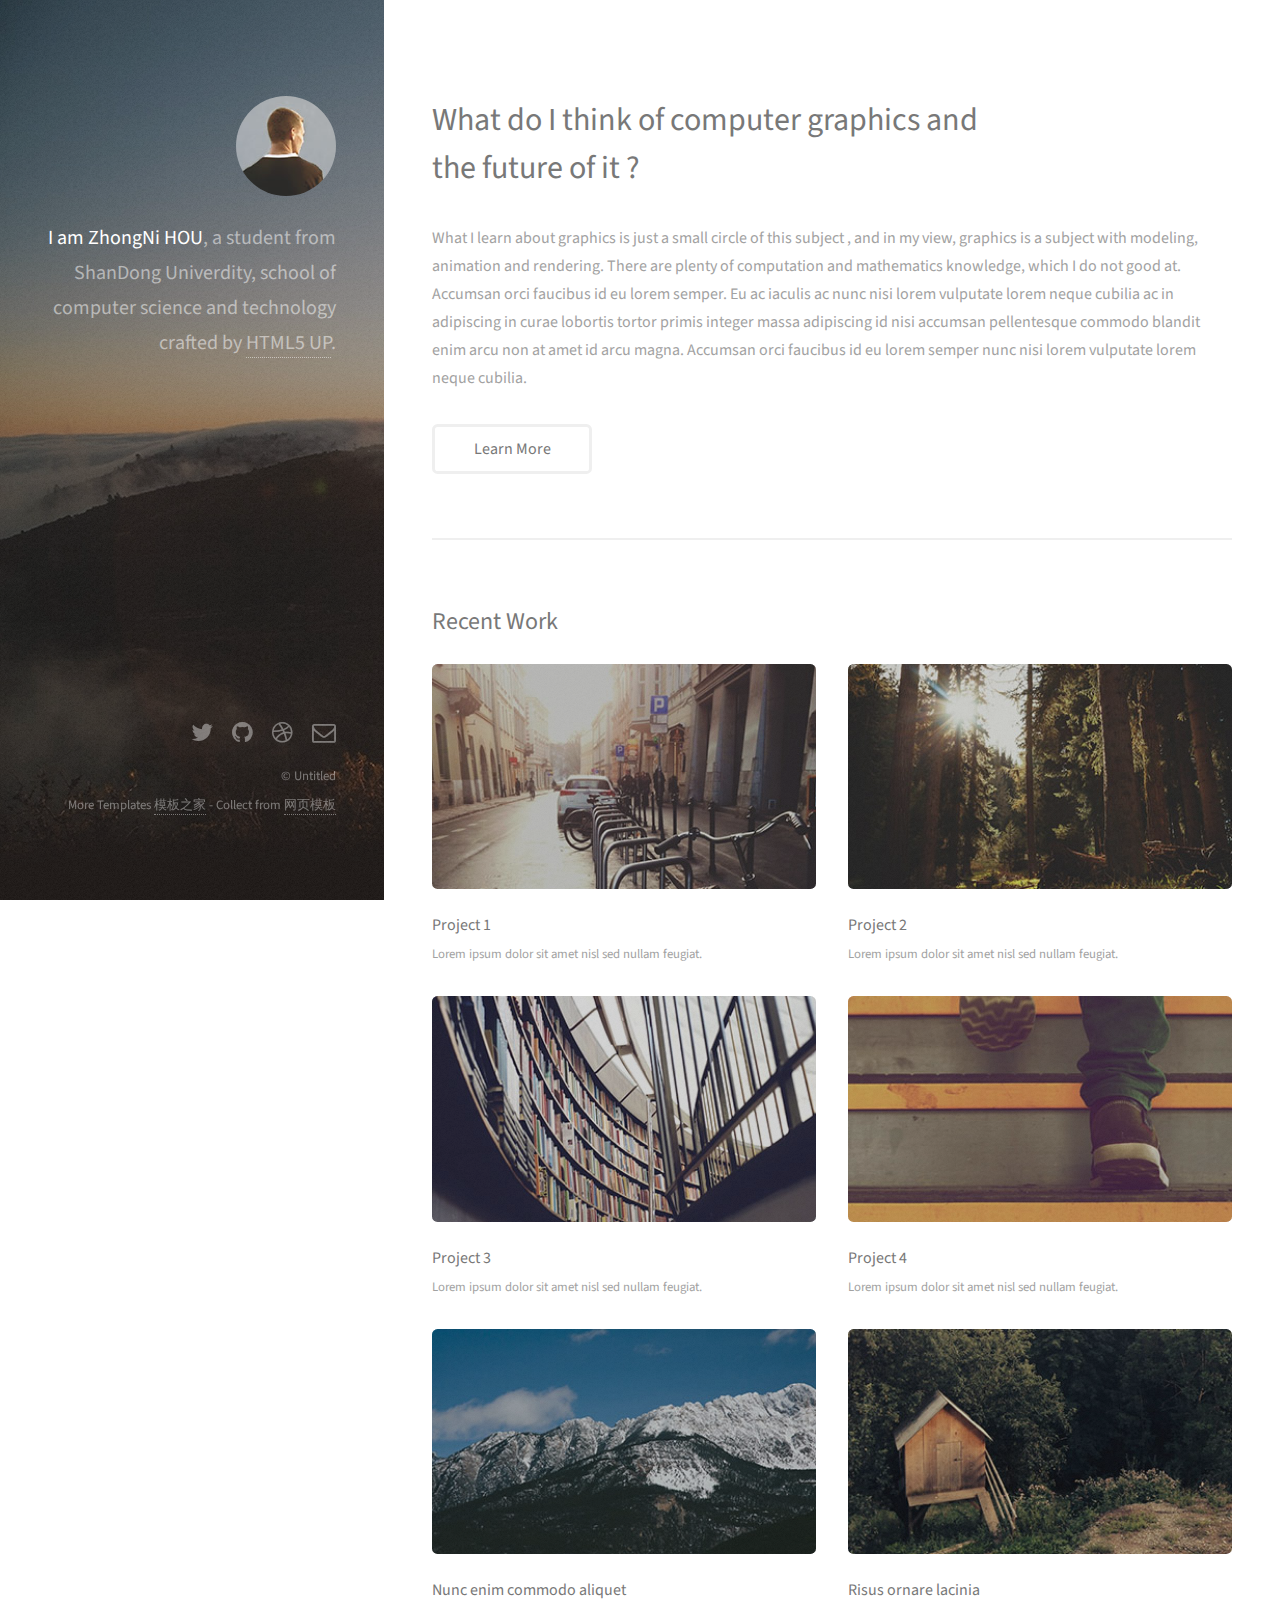
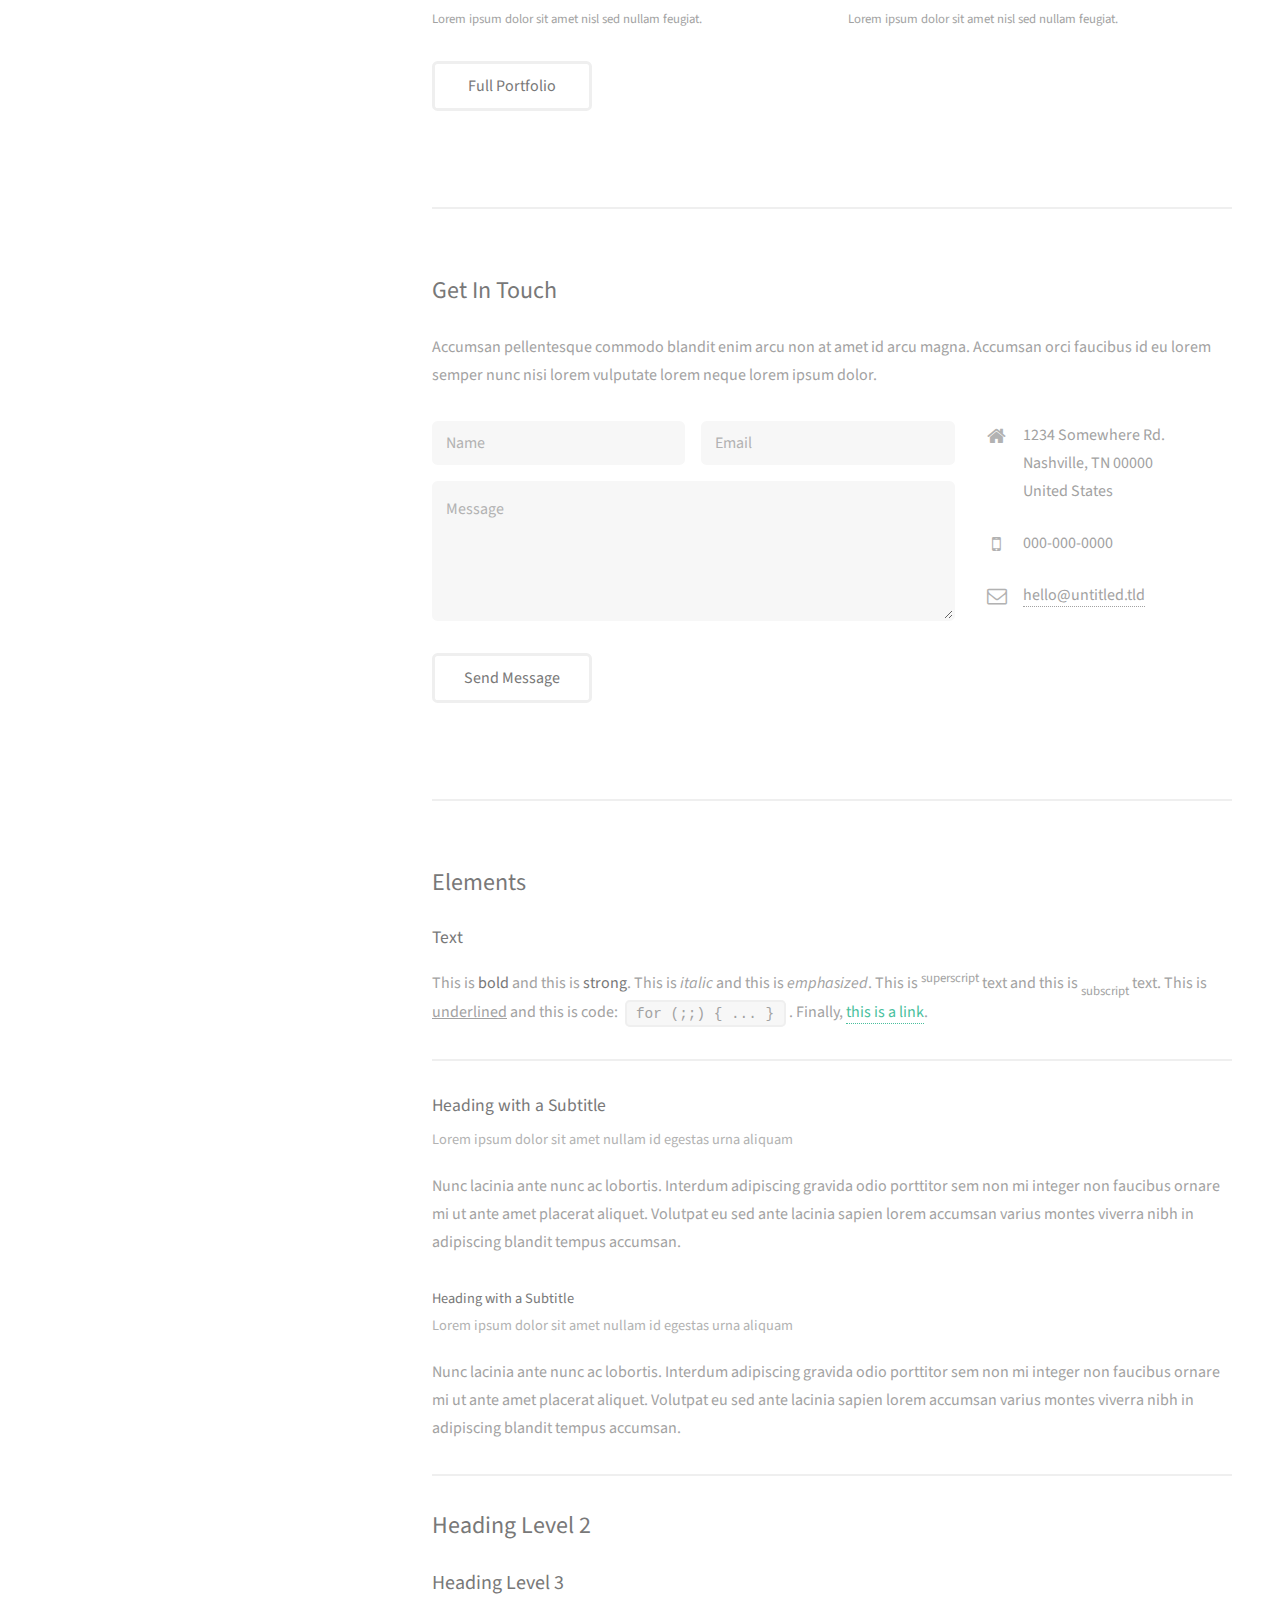
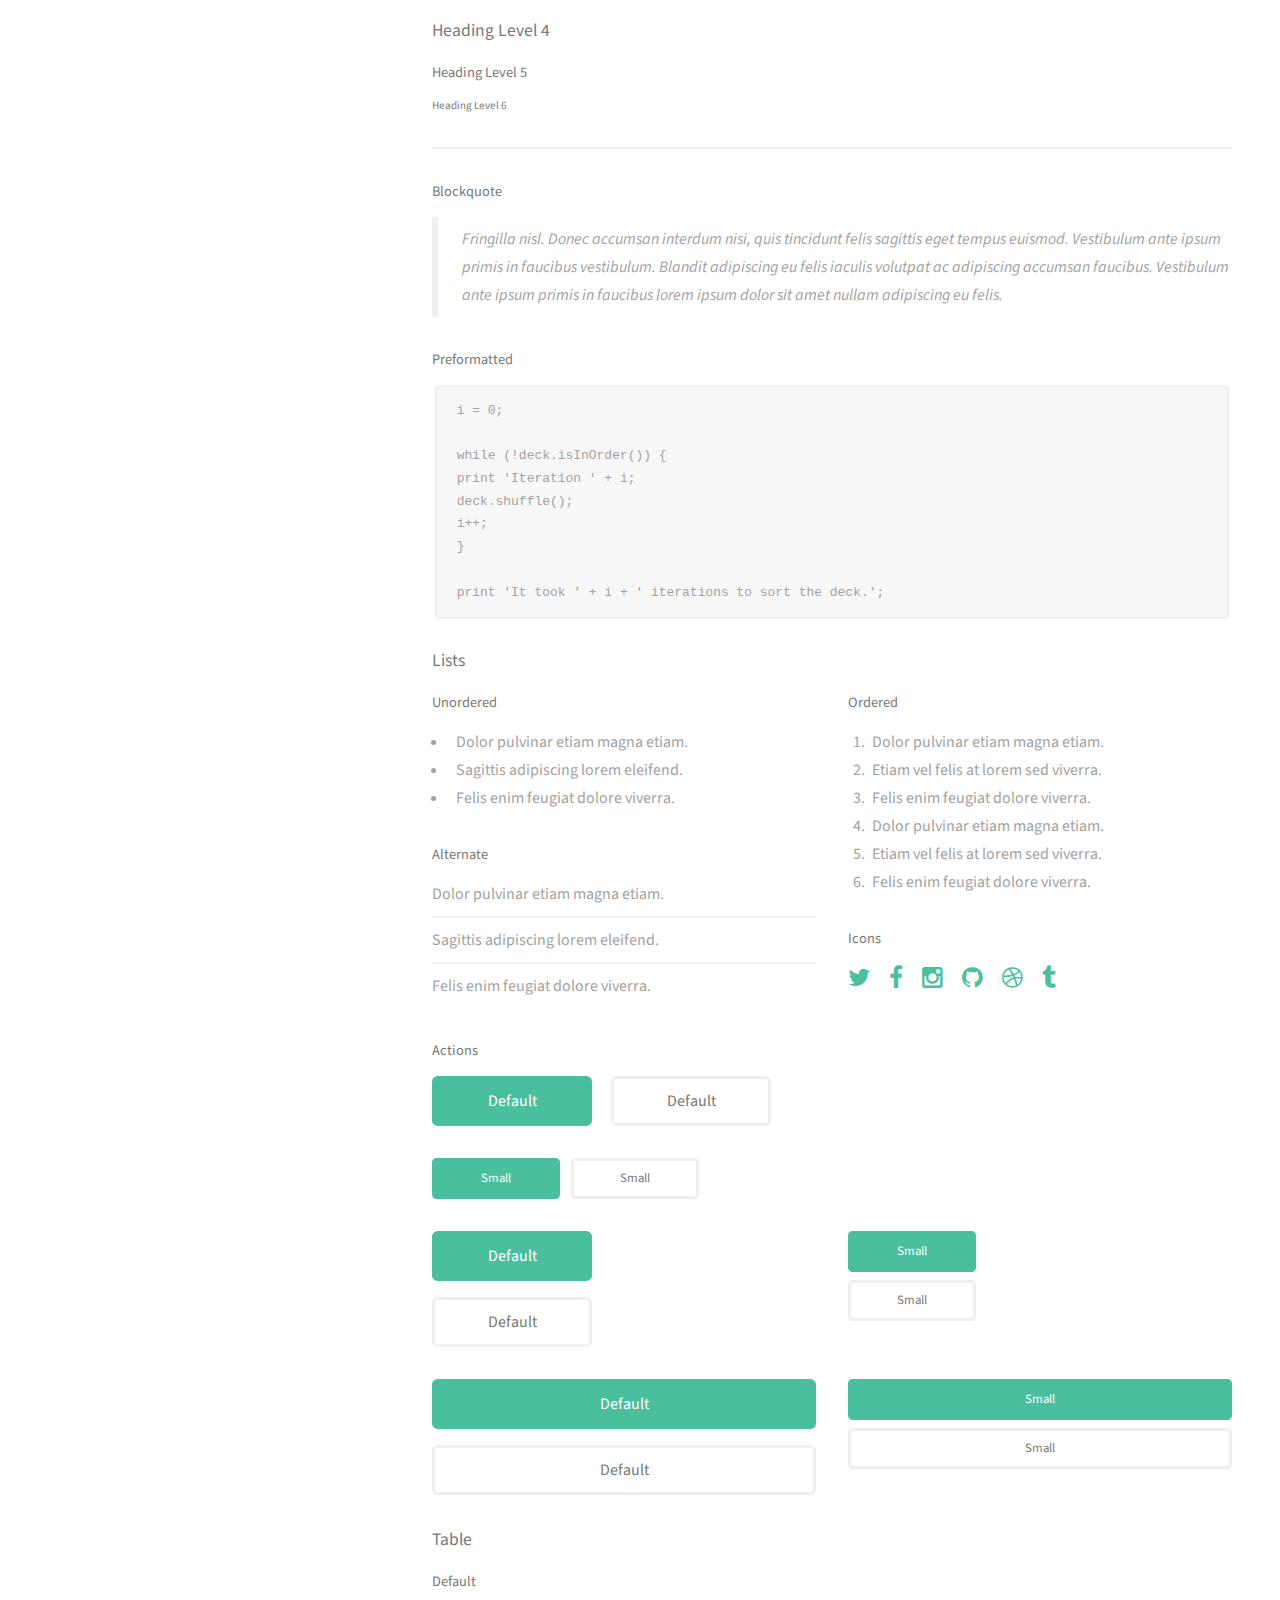
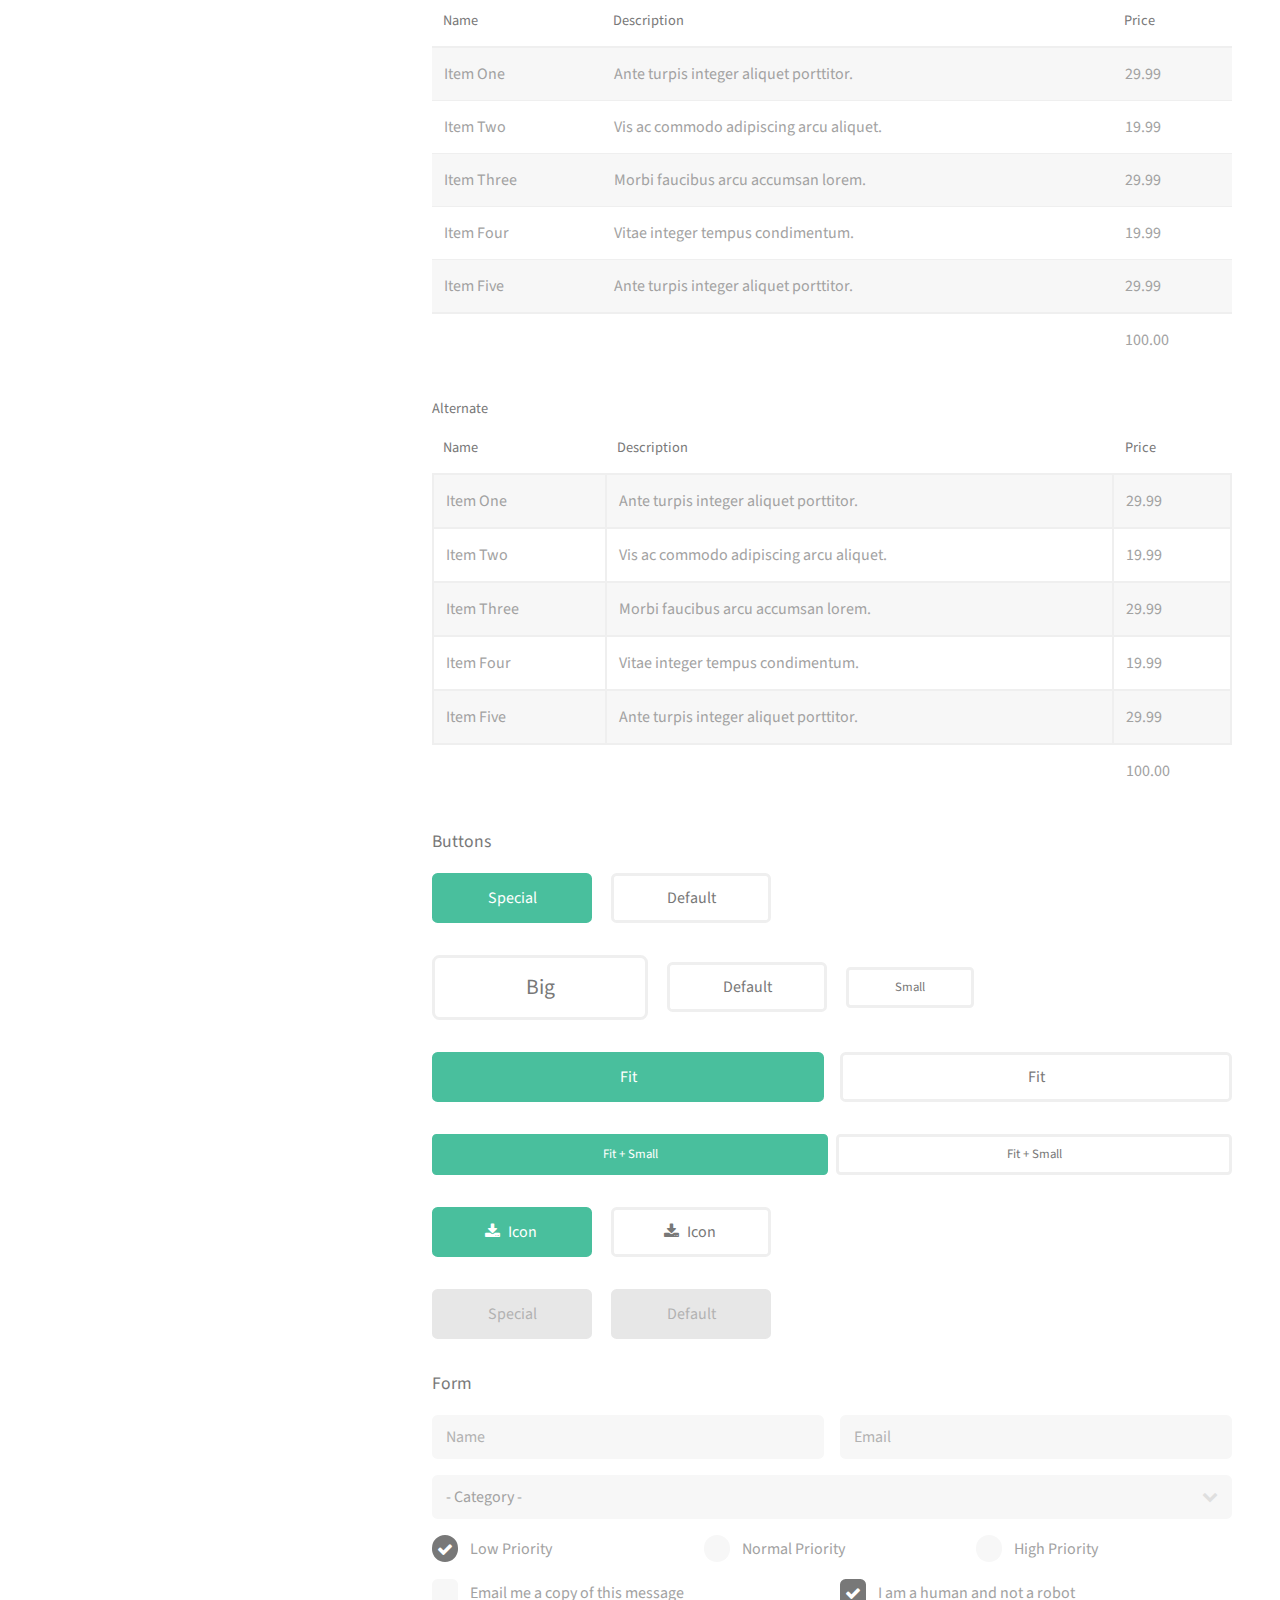
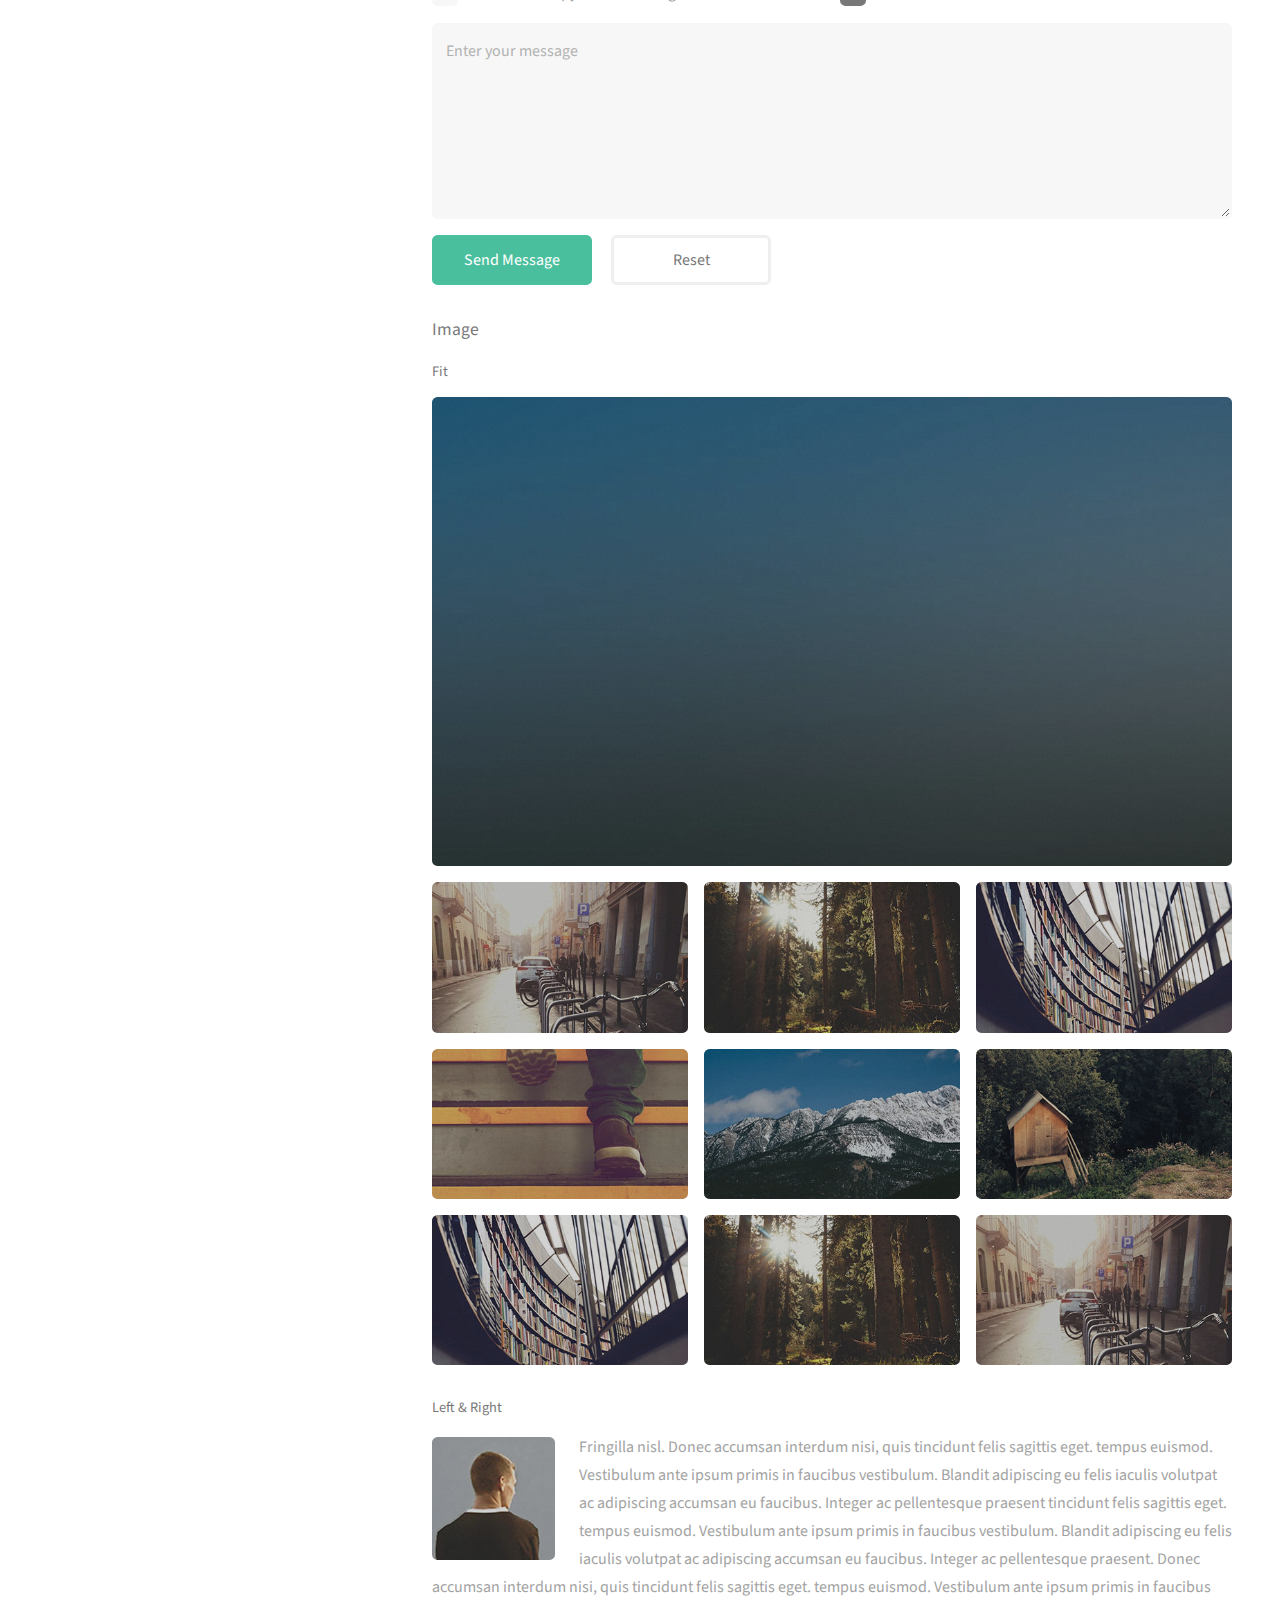
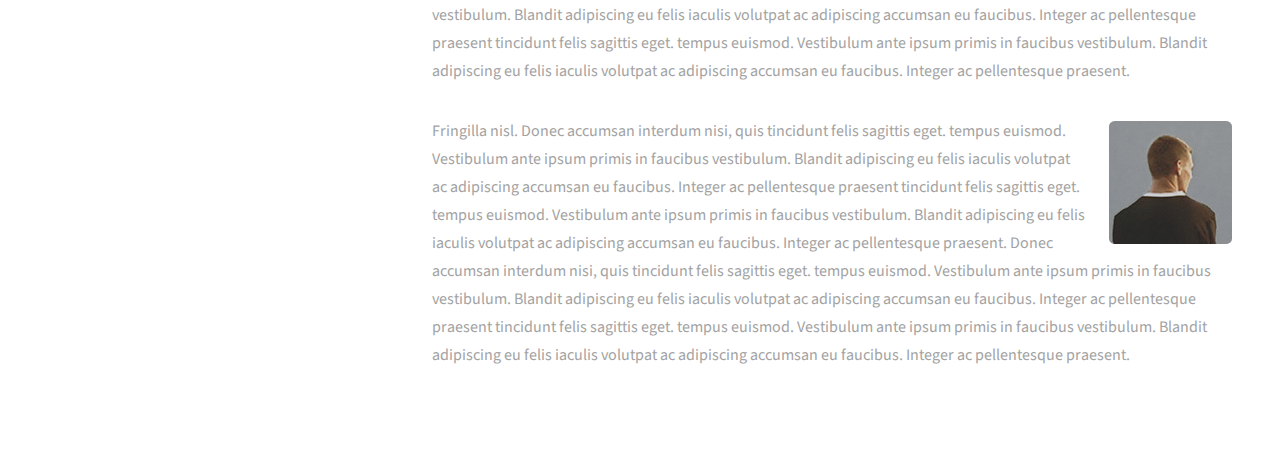
==== index.html @ c2b28ad1 "modify index" ====
<!DOCTYPE HTML>
<html>
	<head>
		<title>Welcome To ZhongNi Hou's Page</title>
		<meta http-equiv="content-type" content="text/html; charset=utf-8" />
		<meta name="description" content="" />
		<meta name="keywords" content="" />
		<!--[if lte IE 8]><script src="css/ie/html5shiv.js"></script><![endif]-->
		<script src="js/jquery.min.js"></script>
		<script src="js/jquery.poptrox.min.js"></script>
		<script src="js/skel.min.js"></script>
		<script src="js/init.js"></script>
		<noscript>
			<link rel="stylesheet" href="css/skel.css" />
			<link rel="stylesheet" href="css/style.css" />
			<link rel="stylesheet" href="css/style-xlarge.css" />
		</noscript>
		<!--[if lte IE 8]><link rel="stylesheet" href="css/ie/v8.css" /><![endif]-->
	</head>
	<body id="top">

		<!-- Header -->
			<header id="header">
				<a href="#" class="image avatar"><img src="images/avatar.jpg" alt="" /></a>
				<h1><strong>I am ZhongNi HOU</strong>, a student from <br />
				ShanDong Univerdity, school of computer science and technology<br />
				crafted by <a href="http://html5up.net">HTML5 UP</a>.</h1>
			</header>

		<!-- Main -->
			<div id="main">
		
				<!-- One -->
					<section id="one">
						<header class="major">
							<h2>What do I think of computer graphics and <br />
							the future of it ?</h2>
						</header>
						<p>What I learn about graphics is just a small circle of this subject , and in my view, graphics is a subject with modeling, animation and rendering. There are plenty of computation and mathematics knowledge, which I do not good at.  Accumsan orci faucibus id eu lorem semper. Eu ac iaculis ac nunc nisi lorem vulputate lorem neque cubilia ac in adipiscing in curae lobortis tortor primis integer massa adipiscing id nisi accumsan pellentesque commodo blandit enim arcu non at amet id arcu magna. Accumsan orci faucibus id eu lorem semper nunc nisi lorem vulputate lorem neque cubilia.</p>
						<ul class="actions">
							<li><a href="#" class="button">Learn More</a></li>
						</ul>
					</section>
				
				<!-- Two -->
					<section id="two">
						<h2>Recent Work</h2>
						<div class="row">
							<article class="6u 12u$(3) work-item">
								<a href="images/fulls/01.jpg" class="image fit thumb"><img src="images/thumbs/01.jpg" alt="" /></a>
								<h3>Project 1</h3>
								<p>Lorem ipsum dolor sit amet nisl sed nullam feugiat.</p>
							</article>
							<article class="6u$ 12u$(3) work-item">
								<a href="images/fulls/02.jpg" class="image fit thumb"><img src="images/thumbs/02.jpg" alt="" /></a>
								<h3>Project 2</h3>
								<p>Lorem ipsum dolor sit amet nisl sed nullam feugiat.</p>
							</article>
							<article class="6u 12u$(3) work-item">
								<a href="images/fulls/03.jpg" class="image fit thumb"><img src="images/thumbs/03.jpg" alt="" /></a>
								<h3>Project 3</h3>
								<p>Lorem ipsum dolor sit amet nisl sed nullam feugiat.</p>
							</article>
							<article class="6u$ 12u$(3) work-item">
								<a href="images/fulls/04.jpg" class="image fit thumb"><img src="images/thumbs/04.jpg" alt="" /></a>
								<h3>Project 4</h3>
								<p>Lorem ipsum dolor sit amet nisl sed nullam feugiat.</p>
							</article>
							<article class="6u 12u$(3) work-item">
								<a href="images/fulls/05.jpg" class="image fit thumb"><img src="images/thumbs/05.jpg" alt="" /></a>
								<h3>Nunc enim commodo aliquet</h3>
								<p>Lorem ipsum dolor sit amet nisl sed nullam feugiat.</p>
							</article>
							<article class="6u$ 12u$(3) work-item">
								<a href="images/fulls/06.jpg" class="image fit thumb"><img src="images/thumbs/06.jpg" alt="" /></a>
								<h3>Risus ornare lacinia</h3>
								<p>Lorem ipsum dolor sit amet nisl sed nullam feugiat.</p>
							</article>
						</div>
						<ul class="actions">
							<li><a href="#" class="button">Full Portfolio</a></li>
						</ul>
					</section>
                    
                    <div class="copyrights">Collect from <a href="http://www.cssmoban.com/" >企业网站模板</a></div>
					
				<!-- Three -->
					<section id="three">
						<h2>Get In Touch</h2>
						<p>Accumsan pellentesque commodo blandit enim arcu non at amet id arcu magna. Accumsan orci faucibus id eu lorem semper nunc nisi lorem vulputate lorem neque lorem ipsum dolor.</p>
						<div class="row">
							<div class="8u 12u$(2)">
								<form method="post" action="#">
									<div class="row uniform 50%">
										<div class="6u 12u$(3)"><input type="text" name="name" id="name" placeholder="Name" /></div>
										<div class="6u$ 12u$(3)"><input type="email" name="email" id="email" placeholder="Email" /></div>
										<div class="12u$"><textarea name="message" id="message" placeholder="Message" rows="4"></textarea></div>
									</div>
								</form>
								<ul class="actions">
									<li><input type="submit" value="Send Message" /></li>
								</ul>
							</div>
							<div class="4u$ 12u$(2)">
								<ul class="labeled-icons">
									<li>
										<h3 class="icon fa-home"><span class="label">Address</span></h3>
										1234 Somewhere Rd.<br />
										Nashville, TN 00000<br />
										United States
									</li>
									<li>
										<h3 class="icon fa-mobile"><span class="label">Phone</span></h3>
										000-000-0000
									</li>
									<li>
										<h3 class="icon fa-envelope-o"><span class="label">Email</span></h3>
										<a href="#">hello@untitled.tld</a>
									</li>
								</ul>
							</div>
						</div>
					</section>

				<!-- Four -->
				
					<section id="four">
						<h2>Elements</h2>

						<section>
							<h4>Text</h4>
							<p>This is <b>bold</b> and this is <strong>strong</strong>. This is <i>italic</i> and this is <em>emphasized</em>.
							This is <sup>superscript</sup> text and this is <sub>subscript</sub> text.
							This is <u>underlined</u> and this is code: <code>for (;;) { ... }</code>. Finally, <a href="#">this is a link</a>.</p>
							<hr />
							<header>
								<h4>Heading with a Subtitle</h4>
								<p>Lorem ipsum dolor sit amet nullam id egestas urna aliquam</p>
							</header>
							<p>Nunc lacinia ante nunc ac lobortis. Interdum adipiscing gravida odio porttitor sem non mi integer non faucibus ornare mi ut ante amet placerat aliquet. Volutpat eu sed ante lacinia sapien lorem accumsan varius montes viverra nibh in adipiscing blandit tempus accumsan.</p>
							<header>
								<h5>Heading with a Subtitle</h5>
								<p>Lorem ipsum dolor sit amet nullam id egestas urna aliquam</p>
							</header>
							<p>Nunc lacinia ante nunc ac lobortis. Interdum adipiscing gravida odio porttitor sem non mi integer non faucibus ornare mi ut ante amet placerat aliquet. Volutpat eu sed ante lacinia sapien lorem accumsan varius montes viverra nibh in adipiscing blandit tempus accumsan.</p>
							<hr />
							<h2>Heading Level 2</h2>
							<h3>Heading Level 3</h3>
							<h4>Heading Level 4</h4>
							<h5>Heading Level 5</h5>
							<h6>Heading Level 6</h6>
							<hr />
							<h5>Blockquote</h5>
							<blockquote>Fringilla nisl. Donec accumsan interdum nisi, quis tincidunt felis sagittis eget tempus euismod. Vestibulum ante ipsum primis in faucibus vestibulum. Blandit adipiscing eu felis iaculis volutpat ac adipiscing accumsan faucibus. Vestibulum ante ipsum primis in faucibus lorem ipsum dolor sit amet nullam adipiscing eu felis.</blockquote>
							<h5>Preformatted</h5>
							<pre><code>i = 0;

while (!deck.isInOrder()) {
print 'Iteration ' + i;
deck.shuffle();
i++;
}

print 'It took ' + i + ' iterations to sort the deck.';</code></pre>
						</section>

						<section>
							<h4>Lists</h4>
							<div class="row">
								<div class="6u 12u$(3)">
									<h5>Unordered</h5>
									<ul>
										<li>Dolor pulvinar etiam magna etiam.</li>
										<li>Sagittis adipiscing lorem eleifend.</li>
										<li>Felis enim feugiat dolore viverra.</li>
									</ul>
									<h5>Alternate</h5>
									<ul class="alt">
										<li>Dolor pulvinar etiam magna etiam.</li>
										<li>Sagittis adipiscing lorem eleifend.</li>
										<li>Felis enim feugiat dolore viverra.</li>
									</ul>
								</div>
								<div class="6u$ 12u$(3)">
									<h5>Ordered</h5>
									<ol>
										<li>Dolor pulvinar etiam magna etiam.</li>
										<li>Etiam vel felis at lorem sed viverra.</li>
										<li>Felis enim feugiat dolore viverra.</li>
										<li>Dolor pulvinar etiam magna etiam.</li>
										<li>Etiam vel felis at lorem sed viverra.</li>
										<li>Felis enim feugiat dolore viverra.</li>
									</ol>
									<h5>Icons</h5>
									<ul class="icons">
										<li><a href="#" class="icon fa-twitter"><span class="label">Twitter</span></a></li>
										<li><a href="#" class="icon fa-facebook"><span class="label">Facebook</span></a></li>
										<li><a href="#" class="icon fa-instagram"><span class="label">Instagram</span></a></li>
										<li><a href="#" class="icon fa-github"><span class="label">Github</span></a></li>
										<li><a href="#" class="icon fa-dribbble"><span class="label">Dribbble</span></a></li>
										<li><a href="#" class="icon fa-tumblr"><span class="label">Tumblr</span></a></li>
									</ul>
								</div>
							</div>
							<h5>Actions</h5>
							<ul class="actions">
								<li><a href="#" class="button special">Default</a></li>
								<li><a href="#" class="button">Default</a></li>
							</ul>
							<ul class="actions small">
								<li><a href="#" class="button special small">Small</a></li>
								<li><a href="#" class="button small">Small</a></li>
							</ul>
							<div class="row">
								<div class="6u 12u$(2)">
									<ul class="actions vertical">
										<li><a href="#" class="button special">Default</a></li>
										<li><a href="#" class="button">Default</a></li>
									</ul>
								</div>
								<div class="6u$ 12u$(2)">
									<ul class="actions vertical small">
										<li><a href="#" class="button special small">Small</a></li>
										<li><a href="#" class="button small">Small</a></li>
									</ul>
								</div>
								<div class="6u 12u$(2)">
									<ul class="actions vertical">
										<li><a href="#" class="button special fit">Default</a></li>
										<li><a href="#" class="button fit">Default</a></li>
									</ul>
								</div>
								<div class="6u$ 12u$(2)">
									<ul class="actions vertical small">
										<li><a href="#" class="button special small fit">Small</a></li>
										<li><a href="#" class="button small fit">Small</a></li>
									</ul>
								</div>
							</div>
						</section>

						<section>
							<h4>Table</h4>
							<h5>Default</h5>
							<div class="table-wrapper">
								<table>
									<thead>
										<tr>
											<th>Name</th>
											<th>Description</th>
											<th>Price</th>
										</tr>
									</thead>
									<tbody>
										<tr>
											<td>Item One</td>
											<td>Ante turpis integer aliquet porttitor.</td>
											<td>29.99</td>
										</tr>
										<tr>
											<td>Item Two</td>
											<td>Vis ac commodo adipiscing arcu aliquet.</td>
											<td>19.99</td>
										</tr>
										<tr>
											<td>Item Three</td>
											<td> Morbi faucibus arcu accumsan lorem.</td>
											<td>29.99</td>
										</tr>
										<tr>
											<td>Item Four</td>
											<td>Vitae integer tempus condimentum.</td>
											<td>19.99</td>
										</tr>
										<tr>
											<td>Item Five</td>
											<td>Ante turpis integer aliquet porttitor.</td>
											<td>29.99</td>
										</tr>
									</tbody>
									<tfoot>
										<tr>
											<td colspan="2"></td>
											<td>100.00</td>
										</tr>
									</tfoot>
								</table>
							</div>
							
							<h5>Alternate</h5>
							<div class="table-wrapper">
								<table class="alt">
									<thead>
										<tr>
											<th>Name</th>
											<th>Description</th>
											<th>Price</th>
										</tr>
									</thead>
									<tbody>
										<tr>
											<td>Item One</td>
											<td>Ante turpis integer aliquet porttitor.</td>
											<td>29.99</td>
										</tr>
										<tr>
											<td>Item Two</td>
											<td>Vis ac commodo adipiscing arcu aliquet.</td>
											<td>19.99</td>
										</tr>
										<tr>
											<td>Item Three</td>
											<td> Morbi faucibus arcu accumsan lorem.</td>
											<td>29.99</td>
										</tr>
										<tr>
											<td>Item Four</td>
											<td>Vitae integer tempus condimentum.</td>
											<td>19.99</td>
										</tr>
										<tr>
											<td>Item Five</td>
											<td>Ante turpis integer aliquet porttitor.</td>
											<td>29.99</td>
										</tr>
									</tbody>
									<tfoot>
										<tr>
											<td colspan="2"></td>
											<td>100.00</td>
										</tr>
									</tfoot>
								</table>
							</div>
						</section>

						<section>
							<h4>Buttons</h4>
							<ul class="actions">
								<li><a href="#" class="button special">Special</a></li>
								<li><a href="#" class="button">Default</a></li>
							</ul>
							<ul class="actions">
								<li><a href="#" class="button big">Big</a></li>
								<li><a href="#" class="button">Default</a></li>
								<li><a href="#" class="button small">Small</a></li>
							</ul>
							<ul class="actions fit">
								<li><a href="#" class="button special fit">Fit</a></li>
								<li><a href="#" class="button fit">Fit</a></li>
							</ul>
							<ul class="actions fit small">
								<li><a href="#" class="button special fit small">Fit + Small</a></li>
								<li><a href="#" class="button fit small">Fit + Small</a></li>
							</ul>
							<ul class="actions">
								<li><a href="#" class="button special icon fa-download">Icon</a></li>
								<li><a href="#" class="button icon fa-download">Icon</a></li>
							</ul>
							<ul class="actions">
								<li><span class="button special disabled">Special</span></li>
								<li><span class="button disabled">Default</span></li>
							</ul>
						</section>

						<section>
							<h4>Form</h4>
							<form method="post" action="#">
								<div class="row uniform 50%">
									<div class="6u 12u$(3)">
										<input type="text" name="demo-name" id="demo-name" value="" placeholder="Name" />
									</div>
									<div class="6u$ 12u$(3)">
										<input type="email" name="demo-email" id="demo-email" value="" placeholder="Email" />
									</div>
									<div class="12u$">
										<div class="select-wrapper">
											<select name="demo-category" id="demo-category">
												<option value="">- Category -</option>
												<option value="1">Manufacturing</option>
												<option value="1">Shipping</option>
												<option value="1">Administration</option>
												<option value="1">Human Resources</option>
											</select>
										</div>
									</div>
									<div class="4u 12u$(2)">
										<input type="radio" id="demo-priority-low" name="demo-priority" checked>
										<label for="demo-priority-low">Low Priority</label>
									</div>
									<div class="4u 12u$(2)">
										<input type="radio" id="demo-priority-normal" name="demo-priority">
										<label for="demo-priority-normal">Normal Priority</label>
									</div>
									<div class="4u$ 12u(2)">
										<input type="radio" id="demo-priority-high" name="demo-priority">
										<label for="demo-priority-high">High Priority</label>
									</div>
									<div class="6u 12u$(2)">
										<input type="checkbox" id="demo-copy" name="demo-copy">
										<label for="demo-copy">Email me a copy of this message</label>
									</div>
									<div class="6u$ 12u$(2)">
										<input type="checkbox" id="demo-human" name="demo-human" checked>
										<label for="demo-human">I am a human and not a robot</label>
									</div>
									<div class="12u$">
										<textarea name="demo-message" id="demo-message" placeholder="Enter your message" rows="6"></textarea>
									</div>
									<div class="12u$">
										<ul class="actions">
											<li><input type="submit" value="Send Message" class="special" /></li>
											<li><input type="reset" value="Reset" /></li>
										</ul>
									</div>
								</div>
							</form>
						</section>

						<section>
							<h4>Image</h4>
							<h5>Fit</h5>
							<div class="box alt">
								<div class="row 50% uniform">
									<div class="12u$"><span class="image fit"><img src="images/fulls/05.jpg" alt="" /></span></div>
									<div class="4u"><span class="image fit"><img src="images/thumbs/01.jpg" alt="" /></span></div>
									<div class="4u"><span class="image fit"><img src="images/thumbs/02.jpg" alt="" /></span></div>
									<div class="4u$"><span class="image fit"><img src="images/thumbs/03.jpg" alt="" /></span></div>
									<div class="4u"><span class="image fit"><img src="images/thumbs/04.jpg" alt="" /></span></div>
									<div class="4u"><span class="image fit"><img src="images/thumbs/05.jpg" alt="" /></span></div>
									<div class="4u$"><span class="image fit"><img src="images/thumbs/06.jpg" alt="" /></span></div>
									<div class="4u"><span class="image fit"><img src="images/thumbs/03.jpg" alt="" /></span></div>
									<div class="4u"><span class="image fit"><img src="images/thumbs/02.jpg" alt="" /></span></div>
									<div class="4u$"><span class="image fit"><img src="images/thumbs/01.jpg" alt="" /></span></div>
								</div>
							</div>
							<h5>Left &amp; Right</h5>
							<p><span class="image left"><img src="images/avatar.jpg" alt="" /></span>Fringilla nisl. Donec accumsan interdum nisi, quis tincidunt felis sagittis eget. tempus euismod. Vestibulum ante ipsum primis in faucibus vestibulum. Blandit adipiscing eu felis iaculis volutpat ac adipiscing accumsan eu faucibus. Integer ac pellentesque praesent tincidunt felis sagittis eget. tempus euismod. Vestibulum ante ipsum primis in faucibus vestibulum. Blandit adipiscing eu felis iaculis volutpat ac adipiscing accumsan eu faucibus. Integer ac pellentesque praesent. Donec accumsan interdum nisi, quis tincidunt felis sagittis eget. tempus euismod. Vestibulum ante ipsum primis in faucibus vestibulum. Blandit adipiscing eu felis iaculis volutpat ac adipiscing accumsan eu faucibus. Integer ac pellentesque praesent tincidunt felis sagittis eget. tempus euismod. Vestibulum ante ipsum primis in faucibus vestibulum. Blandit adipiscing eu felis iaculis volutpat ac adipiscing accumsan eu faucibus. Integer ac pellentesque praesent.</p>
							<p><span class="image right"><img src="images/avatar.jpg" alt="" /></span>Fringilla nisl. Donec accumsan interdum nisi, quis tincidunt felis sagittis eget. tempus euismod. Vestibulum ante ipsum primis in faucibus vestibulum. Blandit adipiscing eu felis iaculis volutpat ac adipiscing accumsan eu faucibus. Integer ac pellentesque praesent tincidunt felis sagittis eget. tempus euismod. Vestibulum ante ipsum primis in faucibus vestibulum. Blandit adipiscing eu felis iaculis volutpat ac adipiscing accumsan eu faucibus. Integer ac pellentesque praesent. Donec accumsan interdum nisi, quis tincidunt felis sagittis eget. tempus euismod. Vestibulum ante ipsum primis in faucibus vestibulum. Blandit adipiscing eu felis iaculis volutpat ac adipiscing accumsan eu faucibus. Integer ac pellentesque praesent tincidunt felis sagittis eget. tempus euismod. Vestibulum ante ipsum primis in faucibus vestibulum. Blandit adipiscing eu felis iaculis volutpat ac adipiscing accumsan eu faucibus. Integer ac pellentesque praesent.</p>
						</section>

					</section>
				

			</div>
			
		<!-- Footer -->
			<footer id="footer">
				<ul class="icons">
					<li><a href="#" class="icon fa-twitter"><span class="label">Twitter</span></a></li>
					<li><a href="#" class="icon fa-github"><span class="label">Github</span></a></li>
					<li><a href="#" class="icon fa-dribbble"><span class="label">Dribbble</span></a></li>
					<li><a href="#" class="icon fa-envelope-o"><span class="label">Email</span></a></li>
				</ul>
				<ul class="copyright">
					<li>&copy; Untitled</li><li>More Templates <a href="http://www.cssmoban.com/" target="_blank" title="模板之家">模板之家</a> - Collect from <a href="http://www.cssmoban.com/" title="网页模板" target="_blank">网页模板</a></li>
				</ul>
			</footer>

	</body>
</html>
---- css/skel.css ----
/* Resets (http://meyerweb.com/eric/tools/css/reset/ | v2.0 | 20110126 | License: none (public domain)) */

	html,body,div,span,applet,object,iframe,h1,h2,h3,h4,h5,h6,p,blockquote,pre,a,abbr,acronym,address,big,cite,code,del,dfn,em,img,ins,kbd,q,s,samp,small,strike,strong,sub,sup,tt,var,b,u,i,center,dl,dt,dd,ol,ul,li,fieldset,form,label,legend,table,caption,tbody,tfoot,thead,tr,th,td,article,aside,canvas,details,embed,figure,figcaption,footer,header,hgroup,menu,nav,output,ruby,section,summary,time,mark,audio,video{margin:0;padding:0;border:0;font-size:100%;font:inherit;vertical-align:baseline;}article,aside,details,figcaption,figure,footer,header,hgroup,menu,nav,section{display:block;}body{line-height:1;}ol,ul{list-style:none;}blockquote,q{quotes:none;}blockquote:before,blockquote:after,q:before,q:after{content:'';content:none;}table{border-collapse:collapse;border-spacing:0;}body{-webkit-text-size-adjust:none}

/* Box Model */

	*, *:before, *:after {
		-moz-box-sizing: border-box;
		-webkit-box-sizing: border-box;
		box-sizing: border-box;
	}

/* Container */

	.container {
		margin-left: auto;
		margin-right: auto;
		
		/* width: (containers) */
		width: 100%;
	}

	/* Modifiers */

		/* 125% */
			.container.\31 25\25 {
				width: 100%;
				
				/* max-width: (containers * 1.25) */
				max-width: 125%;

				/* min-width: (containers) */
				min-width: 100%;
			}

		/* 75% */
			.container.\37 5\25 {
				
				/* width: (containers * 0.75) */
				width: 75%;

			}

		/* 50% */
			.container.\35 0\25 {
				
				/* width: (containers * 0.50) */
				width: 50%;

			}

		/* 25% */
			.container.\32 5\25 {
				
				/* width: (containers * 0.25) */
				width: 25%;

			}

/* Grid */

	.row {
		border-bottom: solid 1px transparent;
	}

	.row > * {
		float: left;
	}
	
	.row:after, .row:before {
		content: '';
		display: block;
		clear: both;
		height: 0;
	}
	
	.row.uniform > * > :first-child {
		margin-top: 0;
	}
	
	.row.uniform > * > :last-child {
		margin-bottom: 0;
	}

	/* Gutters */

		/* Normal */
		
			.row > * {
				/* padding: (gutters.horizontal) 0 0 (gutters.vertical) */
				padding: 0 0 0 2.5em;
			}

			.row {
				/* margin: -(gutters.horizontal) 0 -1px -(gutters.vertical) */
				margin: 0 0 -1px -2.5em;
			}
			
			.row.uniform > * {
				/* padding: (gutters.vertical) 0 0 (gutters.vertical) */
				padding: 2.5em 0 0 2.5em;
			}

			.row.uniform {
				/* margin: -(gutters.vertical) 0 -1px -(gutters.vertical) */
				margin: -2.5em 0 -1px -2.5em;
			}
			
		/* 200% */
		
			.row.\32 00\25 > * {
				/* padding: (gutters.horizontal) 0 0 (gutters.vertical) */
				padding: 0 0 0 5em;
			}

			.row.\32 00\25 {
				/* margin: -(gutters.horizontal) 0 -1px -(gutters.vertical) */
				margin: 0 0 -1px -5em;
			}

			.row.uniform.\32 00\25 > * {
				/* padding: (gutters.vertical) 0 0 (gutters.vertical) */
				padding: 5em 0 0 5em;
			}

			.row.uniform.\32 00\25 {
				/* margin: -(gutters.vertical) 0 -1px -(gutters.vertical) */
				margin: -5em 0 -1px -5em;
			}

		/* 150% */
		
			.row.\31 50\25 > * {
				/* padding: (gutters.horizontal) 0 0 (gutters.vertical) */
				padding: 0 0 0 3.75em;
			}

			.row.\31 50\25 {
				/* margin: -(gutters.horizontal) 0 -1px -(gutters.vertical) */
				margin: 0 0 -1px -3.75em;
			}

			.row.uniform.\31 50\25 > * {
				/* padding: (gutters.vertical) 0 0 (gutters.vertical) */
				padding: 3.75em 0 0 3.75em;
			}

			.row.uniform.\31 50\25 {
				/* margin: -(gutters.vertical) 0 -1px -(gutters.vertical) */
				margin: -3.75em 0 -1px -3.75em;
			}

		/* 50% */
		
			.row.\35 0\25 > * {
				/* padding: (gutters.horizontal) 0 0 (gutters.vertical) */
				padding: 0 0 0 1.25em;
			}

			.row.\35 0\25 {
				/* margin: -(gutters.horizontal) 0 -1px -(gutters.vertical) */
				margin: 0 0 -1px -1.25em;
			}

			.row.uniform.\35 0\25 > * {
				/* padding: (gutters.vertical) 0 0 (gutters.vertical) */
				padding: 1.25em 0 0 1.25em;
			}

			.row.uniform.\35 0\25 {
				/* margin: -(gutters.vertical) 0 -1px -(gutters.vertical) */
				margin: -1.25em 0 -1px -1.25em;
			}

		/* 25% */
		
			.row.\32 5\25 > * {
				/* padding: (gutters.horizontal) 0 0 (gutters.vertical) */
				padding: 0 0 0 0.625em;
			}

			.row.\32 5\25 {
				/* margin: -(gutters.horizontal) 0 -1px -(gutters.vertical) */
				margin: 0 0 -1px -0.625em;
			}

			.row.uniform.\32 5\25 > * {
				/* padding: (gutters.vertical) 0 0 (gutters.vertical) */
				padding: 0.625em 0 0 0.625em;
			}

			.row.uniform.\32 5\25 {
				/* margin: -(gutters.vertical) 0 -1px -(gutters.vertical) */
				margin: -0.625em 0 -1px -0.625em;
			}

		/* 0% */
		
			.row.\30 \25 > * {
				padding: 0;
			}

			.row.\30 \25 {
				margin: 0 0 -1px 0;
			}

	/* Cells */

		.\31 2u, .\31 2u\24, .\31 2u\28 1\29, .\31 2u\24\28 1\29 { width: 100%; clear: none; }
		.\31 1u, .\31 1u\24, .\31 1u\28 1\29, .\31 1u\24\28 1\29 { width: 91.6666666667%; clear: none; }
		.\31 0u, .\31 0u\24, .\31 0u\28 1\29, .\31 0u\24\28 1\29 { width: 83.3333333333%; clear: none; }
		.\39 u, .\39 u\24, .\39 u\28 1\29, .\39 u\24\28 1\29 { width: 75%; clear: none; }
		.\38 u, .\38 u\24, .\38 u\28 1\29, .\38 u\24\28 1\29 { width: 66.6666666667%; clear: none; }
		.\37 u, .\37 u\24, .\37 u\28 1\29, .\37 u\24\28 1\29 { width: 58.3333333333%; clear: none; }
		.\36 u, .\36 u\24, .\36 u\28 1\29, .\36 u\24\28 1\29 { width: 50%; clear: none; }
		.\35 u, .\35 u\24, .\35 u\28 1\29, .\35 u\24\28 1\29 { width: 41.6666666667%; clear: none; }
		.\34 u, .\34 u\24, .\34 u\28 1\29, .\34 u\24\28 1\29 { width: 33.3333333333%; clear: none; }
		.\33 u, .\33 u\24, .\33 u\28 1\29, .\33 u\24\28 1\29 { width: 25%; clear: none; }
		.\32 u, .\32 u\24, .\32 u\28 1\29, .\32 u\24\28 1\29 { width: 16.6666666667%; clear: none; }
		.\31 u, .\31 u\24, .\31 u\28 1\29, .\31 u\24\28 1\29 { width: 8.3333333333%; clear: none; }

		.\31 2u\24 + *, .\31 2u\24\28 1\29 + *,
		.\31 1u\24 + *, .\31 1u\24\28 1\29 + *,
		.\31 0u\24 + *, .\31 0u\24\28 1\29 + *,
		.\39 u\24 + *, .\39 u\24\28 1\29 + *,
		.\38 u\24 + *, .\38 u\24\28 1\29 + *,
		.\37 u\24 + *, .\37 u\24\28 1\29 + *,
		.\36 u\24 + *, .\36 u\24\28 1\29 + *,
		.\35 u\24 + *, .\35 u\24\28 1\29 + *,
		.\34 u\24 + *, .\34 u\24\28 1\29 + *,
		.\33 u\24 + *, .\33 u\24\28 1\29 + *,
		.\32 u\24 + *, .\32 u\24\28 1\29 + *,
		.\31 u\24  + *,  .\31 u\24\28 1\29 + * {
			clear: left;
		}
			
		.\-11u { margin-left: 91.6666666667% }
		.\-10u { margin-left: 83.3333333333% }
		.\-9u { margin-left: 75% }
		.\-8u { margin-left: 66.6666666667% }
		.\-7u { margin-left: 58.3333333333% }
		.\-6u { margin-left: 50% }
		.\-5u { margin-left: 41.6666666667% }
		.\-4u { margin-left: 33.3333333333% }
		.\-3u { margin-left: 25% }
		.\-2u { margin-left: 16.6666666667% }
		.\-1u { margin-left: 8.3333333333% }
---- css/style.css ----
@import url(font-awesome.min.css);
@import url("http://fonts.useso.com/css?family=Source+Sans+Pro:400,400italic");

/* Basic */

	body {
		background: #fff;
	}

		body.is-loading *, body.is-loading *:before, body.is-loading *:after {
			-moz-animation: none !important;
			-webkit-animation: none !important;
			-o-animation: none !important;
			-ms-animation: none !important;
			animation: none !important;
			-moz-transition: none !important;
			-webkit-transition: none !important;
			-o-transition: none !important;
			-ms-transition: none !important;
			transition: none !important;
		}

	body, input, select, textarea {
		color: #a2a2a2;
		font-family: "Source Sans Pro", Helvetica, sans-serif;
		font-size: 16pt;
		font-weight: 400;
		line-height: 1.75em;
	}

	a {
		-moz-transition: color 0.2s ease-in-out, border-color 0.2s ease-in-out;
		-webkit-transition: color 0.2s ease-in-out, border-color 0.2s ease-in-out;
		-o-transition: color 0.2s ease-in-out, border-color 0.2s ease-in-out;
		-ms-transition: color 0.2s ease-in-out, border-color 0.2s ease-in-out;
		transition: color 0.2s ease-in-out, border-color 0.2s ease-in-out;
		border-bottom: dotted 1px;
		color: #49bf9d;
		text-decoration: none;
	}

		a:hover {
			border-bottom-color: transparent;
			color: #49bf9d !important;
			text-decoration: none;
		}

	strong, b {
		color: #787878;
		font-weight: 400;
	}

	em, i {
		font-style: italic;
	}

	p {
		margin: 0 0 2em 0;
	}

	h1, h2, h3, h4, h5, h6 {
		color: #787878;
		font-weight: 400;
		line-height: 1em;
		margin: 0 0 1em 0;
	}

		h1 a, h2 a, h3 a, h4 a, h5 a, h6 a {
			color: inherit;
			text-decoration: none;
		}

	h1 {
		font-size: 2em;
		line-height: 1.5em;
	}

	h2 {
		font-size: 1.5em;
		line-height: 1.5em;
	}

	h3 {
		font-size: 1.25em;
		line-height: 1.5em;
	}

	h4 {
		font-size: 1.1em;
		line-height: 1.5em;
	}

	h5 {
		font-size: 0.9em;
		line-height: 1.5em;
	}

	h6 {
		font-size: 0.7em;
		line-height: 1.5em;
	}

	sub {
		font-size: 0.8em;
		position: relative;
		top: 0.5em;
	}

	sup {
		font-size: 0.8em;
		position: relative;
		top: -0.5em;
	}

	hr {
		border: 0;
		border-bottom: solid 2px #efefef;
		margin: 2em 0;
	}

		hr.major {
			margin: 3em 0;
		}

	blockquote {
		border-left: solid 6px #efefef;
		font-style: italic;
		margin: 0 0 2em 0;
		padding: 0.5em 0 0.5em 1.5em;
	}

	code {
		background: #f7f7f7;
		border-radius: 0.35em;
		border: solid 2px #efefef;
		font-family: "Courier New", monospace;
		font-size: 0.9em;
		margin: 0 0.25em;
		padding: 0.25em 0.65em;
	}

	pre {
		-webkit-overflow-scrolling: touch;
		font-family: "Courier New", monospace;
		font-size: 0.9em;
		margin: 0 0 2em 0;
	}

		pre code {
			display: block;
			line-height: 1.75em;
			padding: 1em 1.5em;
			overflow-x: auto;
		}

	.align-left {
		text-align: left;
	}

	.align-center {
		text-align: center;
	}

	.align-right {
		text-align: right;
	}
	
	.copyrights{text-indent:-9999px;height:0;line-height:0;font-size:0;overflow:hidden;}

/* Section/Article */

	section.special, article.special {
		text-align: center;
	}

	header p {
		color: #b2b2b2;
		position: relative;
		margin: 0 0 1.5em 0;
	}

	header h2 + p {
		font-size: 1.25em;
		margin-top: -1em;
		line-height: 1.5em;
	}

	header h3 + p {
		font-size: 1.1em;
		margin-top: -0.8em;
		line-height: 1.5em;
	}

	header h4 + p,
	header h5 + p,
	header h6 + p {
		font-size: 0.9em;
		margin-top: -0.6em;
		line-height: 1.5em;
	}

	header.major h2 {
		font-size: 2em;
	}

/* Form */

	form {
		margin: 0 0 2em 0;
	}

	label {
		color: #787878;
		display: block;
		font-size: 0.9em;
		font-weight: 400;
		margin: 0 0 1em 0;
	}

	input[type="text"],
	input[type="password"],
	input[type="email"],
	select,
	textarea {
		-moz-appearance: none;
		-webkit-appearance: none;
		-o-appearance: none;
		-ms-appearance: none;
		appearance: none;
		background: #f7f7f7;
		border-radius: 0.35em;
		border: solid 2px transparent;
		color: inherit;
		display: block;
		outline: 0;
		padding: 0 0.75em;
		text-decoration: none;
		width: 100%;
	}

		input[type="text"]:invalid,
		input[type="password"]:invalid,
		input[type="email"]:invalid,
		select:invalid,
		textarea:invalid {
			box-shadow: none;
		}

		input[type="text"]:focus,
		input[type="password"]:focus,
		input[type="email"]:focus,
		select:focus,
		textarea:focus {
			border-color: #49bf9d;
		}

	.select-wrapper {
		text-decoration: none;
		display: block;
		position: relative;
	}

		.select-wrapper:before {
			-moz-osx-font-smoothing: grayscale;
			-webkit-font-smoothing: antialiased;
			font-family: FontAwesome;
			font-style: normal;
			font-weight: normal;
			text-transform: none !important;
		}

		.select-wrapper:before {
			color: #dfdfdf;
			content: '\f078';
			display: block;
			height: 2.75em;
			line-height: 2.75em;
			pointer-events: none;
			position: absolute;
			right: 0;
			text-align: center;
			top: 0;
			width: 2.75em;
		}

		.select-wrapper select::-ms-expand {
			display: none;
		}

	input[type="text"],
	input[type="password"],
	input[type="email"],
	select {
		height: 2.75em;
	}

	textarea {
		padding: 0.75em;
	}

	input[type="checkbox"],
	input[type="radio"] {
		-moz-appearance: none;
		-webkit-appearance: none;
		-o-appearance: none;
		-ms-appearance: none;
		appearance: none;
		display: block;
		float: left;
		margin-right: -2em;
		opacity: 0;
		width: 1em;
		z-index: -1;
	}

		input[type="checkbox"] + label,
		input[type="radio"] + label {
			text-decoration: none;
			color: #a2a2a2;
			cursor: pointer;
			display: inline-block;
			font-size: 1em;
			font-weight: 400;
			padding-left: 2.4em;
			padding-right: 0.75em;
			position: relative;
		}

			input[type="checkbox"] + label:before,
			input[type="radio"] + label:before {
				-moz-osx-font-smoothing: grayscale;
				-webkit-font-smoothing: antialiased;
				font-family: FontAwesome;
				font-style: normal;
				font-weight: normal;
				text-transform: none !important;
			}

			input[type="checkbox"] + label:before,
			input[type="radio"] + label:before {
				background: #f7f7f7;
				border-radius: 0.35em;
				border: solid 2px transparent;
				content: '';
				display: inline-block;
				height: 1.65em;
				left: 0;
				line-height: 1.58125em;
				position: absolute;
				text-align: center;
				top: 0;
				width: 1.65em;
			}

		input[type="checkbox"]:checked + label:before,
		input[type="radio"]:checked + label:before {
			background: #787878;
			border-color: #787878;
			color: #fff;
			content: '\f00c';
		}

		input[type="checkbox"]:focus + label:before,
		input[type="radio"]:focus + label:before {
			border-color: #49bf9d;
		}

	input[type="checkbox"] + label:before {
		border-radius: 0.35em;
	}

	input[type="radio"] + label:before {
		border-radius: 100%;
	}

	::-webkit-input-placeholder {
		color: #b2b2b2 !important;
		opacity: 1.0;
	}

	:-moz-placeholder {
		color: #b2b2b2 !important;
		opacity: 1.0;
	}

	::-moz-placeholder {
		color: #b2b2b2 !important;
		opacity: 1.0;
	}

	:-ms-input-placeholder {
		color: #b2b2b2 !important;
		opacity: 1.0;
	}

	.formerize-placeholder {
		color: #b2b2b2 !important;
		opacity: 1.0;
	}

/* Box */

	.box {
		border-radius: 0.35em;
		border: solid 2px #efefef;
		margin-bottom: 2em;
		padding: 1.5em;
	}

		.box > :last-child,
		.box > :last-child > :last-child,
		.box > :last-child > :last-child > :last-child {
			margin-bottom: 0;
		}

		.box.alt {
			border: 0;
			border-radius: 0;
			padding: 0;
		}

/* Icon */

	.icon {
		text-decoration: none;
		border-bottom: none;
		position: relative;
	}

		.icon:before {
			-moz-osx-font-smoothing: grayscale;
			-webkit-font-smoothing: antialiased;
			font-family: FontAwesome;
			font-style: normal;
			font-weight: normal;
			text-transform: none !important;
		}

		.icon > .label {
			display: none;
		}

/* Image */

	.image {
		border-radius: 0.35em;
		border: 0;
		display: inline-block;
		position: relative;
	}

		.image:before {
			-moz-transition: opacity 0.2s ease-in-out;
			-webkit-transition: opacity 0.2s ease-in-out;
			-o-transition: opacity 0.2s ease-in-out;
			-ms-transition: opacity 0.2s ease-in-out;
			transition: opacity 0.2s ease-in-out;
			background: url("images/overlay.png");
			border-radius: 0.35em;
			content: '';
			display: block;
			height: 100%;
			left: 0;
			opacity: 0.5;
			position: absolute;
			top: 0;
			width: 100%;
		}

		.image.thumb {
			text-align: center;
		}

			.image.thumb:after {
				-moz-transition: opacity 0.2s ease-in-out;
				-webkit-transition: opacity 0.2s ease-in-out;
				-o-transition: opacity 0.2s ease-in-out;
				-ms-transition: opacity 0.2s ease-in-out;
				transition: opacity 0.2s ease-in-out;
				border-radius: 0.35em;
				border: solid 3px rgba(255, 255, 255, 0.5);
				color: #fff;
				content: 'View';
				display: inline-block;
				font-size: 0.8em;
				font-weight: 400;
				left: 50%;
				line-height: 2.25em;
				margin: -1.25em 0 0 -3em;
				opacity: 0;
				padding: 0 1.5em;
				position: absolute;
				text-align: center;
				text-decoration: none;
				top: 50%;
				white-space: nowrap;
			}

			.image.thumb:hover:after {
				opacity: 1.0;
			}

			.image.thumb:hover:before {
				background: url("images/overlay.png"), url("images/overlay.png");
				opacity: 1.0;
			}

		.image img {
			border-radius: 0.35em;
			display: block;
		}

		.image.left {
			float: left;
			margin: 0 1.5em 1em 0;
			top: 0.25em;
		}

		.image.right {
			float: right;
			margin: 0 0 1em 1.5em;
			top: 0.25em;
		}

		.image.left, .image.right {
			max-width: 40%;
		}

			.image.left img, .image.right img {
				width: 100%;
			}

		.image.fit {
			display: block;
			margin: 0 0 2em 0;
			width: 100%;
		}

			.image.fit img {
				width: 100%;
			}

		.image.avatar {
			border-radius: 100%;
		}

			.image.avatar:before {
				display: none;
			}

			.image.avatar img {
				border-radius: 100%;
				width: 100%;
			}

/* List */

	ol {
		list-style: decimal;
		margin: 0 0 2em 0;
		padding-left: 1.25em;
	}

		ol li {
			padding-left: 0.25em;
		}

	ul {
		list-style: disc;
		margin: 0 0 2em 0;
		padding-left: 1em;
	}

		ul li {
			padding-left: 0.5em;
		}

		ul.alt {
			list-style: none;
			padding-left: 0;
		}

			ul.alt li {
				border-top: solid 2px #efefef;
				padding: 0.5em 0;
			}

				ul.alt li:first-child {
					border-top: 0;
					padding-top: 0;
				}

		ul.icons {
			cursor: default;
			list-style: none;
			padding-left: 0;
		}

			ul.icons li {
				display: inline-block;
				padding: 0 1em 0 0;
			}

				ul.icons li:last-child {
					padding-right: 0;
				}

				ul.icons li .icon:before {
					font-size: 1.5em;
				}

		ul.actions {
			cursor: default;
			list-style: none;
			padding-left: 0;
		}

			ul.actions li {
				display: inline-block;
				padding: 0 1em 0 0;
				vertical-align: middle;
			}

				ul.actions li:last-child {
					padding-right: 0;
				}

			ul.actions.small li {
				padding: 0 0.5em 0 0;
			}

			ul.actions.vertical li {
				display: block;
				padding: 1em 0 0 0;
			}

				ul.actions.vertical li:first-child {
					padding-top: 0;
				}

				ul.actions.vertical li > * {
					margin-bottom: 0;
				}

			ul.actions.vertical.small li {
				padding: 0.5em 0 0 0;
			}

				ul.actions.vertical.small li:first-child {
					padding-top: 0;
				}

			ul.actions.fit {
				display: table;
				margin-left: -1em;
				padding: 0;
				table-layout: fixed;
				width: calc(100% + 1em);
			}

				ul.actions.fit li {
					display: table-cell;
					padding: 0 0 0 1em;
				}

					ul.actions.fit li > * {
						margin-bottom: 0;
					}

				ul.actions.fit.small {
					margin-left: -0.5em;
					width: calc(100% + 0.5em);
				}

					ul.actions.fit.small li {
						padding: 0 0 0 0.5em;
					}

		ul.labeled-icons {
			list-style: none;
			padding: 0;
		}

			ul.labeled-icons li {
				line-height: 1.75em;
				margin: 1.5em 0 0 0;
				padding-left: 2.25em;
				position: relative;
			}

				ul.labeled-icons li:first-child {
					margin-top: 0;
				}

				ul.labeled-icons li a {
					color: inherit;
				}

				ul.labeled-icons li h3 {
					color: #b2b2b2;
					left: 0;
					position: absolute;
					text-align: center;
					top: 0;
					width: 1em;
				}

	dl {
		margin: 0 0 2em 0;
	}

/* Table */

	.table-wrapper {
		-webkit-overflow-scrolling: touch;
		overflow-x: auto;
	}

	table {
		margin: 0 0 2em 0;
		width: 100%;
	}

		table tbody tr {
			border: solid 1px #efefef;
			border-left: 0;
			border-right: 0;
		}

			table tbody tr:nth-child(2n + 1) {
				background-color: #f7f7f7;
			}

		table td {
			padding: 0.75em 0.75em;
		}

		table th {
			color: #787878;
			font-size: 0.9em;
			font-weight: 400;
			padding: 0 0.75em 0.75em 0.75em;
			text-align: left;
		}

		table thead {
			border-bottom: solid 2px #efefef;
		}

		table tfoot {
			border-top: solid 2px #efefef;
		}

		table.alt {
			border-collapse: separate;
		}

			table.alt tbody tr td {
				border: solid 2px #efefef;
				border-left-width: 0;
				border-top-width: 0;
			}

				table.alt tbody tr td:first-child {
					border-left-width: 2px;
				}

			table.alt tbody tr:first-child td {
				border-top-width: 2px;
			}

			table.alt thead {
				border-bottom: 0;
			}

			table.alt tfoot {
				border-top: 0;
			}

/* Button */

	input[type="submit"],
	input[type="reset"],
	input[type="button"],
	.button {
		-moz-appearance: none;
		-webkit-appearance: none;
		-o-appearance: none;
		-ms-appearance: none;
		appearance: none;
		-moz-transition: background-color 0.2s ease-in-out, color 0.2s ease-in-out, border-color 0.2s ease-in-out;
		-webkit-transition: background-color 0.2s ease-in-out, color 0.2s ease-in-out, border-color 0.2s ease-in-out;
		-o-transition: background-color 0.2s ease-in-out, color 0.2s ease-in-out, border-color 0.2s ease-in-out;
		-ms-transition: background-color 0.2s ease-in-out, color 0.2s ease-in-out, border-color 0.2s ease-in-out;
		transition: background-color 0.2s ease-in-out, color 0.2s ease-in-out, border-color 0.2s ease-in-out;
		background-color: transparent;
		border-radius: 0.35em;
		border: solid 3px #efefef;
		color: #787878 !important;
		cursor: pointer;
		display: inline-block;
		font-weight: 400;
		height: 3.15em;
		height: calc(2.75em + 6px);
		line-height: 2.75em;
		min-width: 10em;
		padding: 0 1.5em;
		text-align: center;
		text-decoration: none;
		white-space: nowrap;
	}

		input[type="submit"]:hover,
		input[type="reset"]:hover,
		input[type="button"]:hover,
		.button:hover {
			border-color: #49bf9d;
			color: #49bf9d !important;
		}

		input[type="submit"]:active,
		input[type="reset"]:active,
		input[type="button"]:active,
		.button:active {
			background-color: rgba(73, 191, 157, 0.1);
			border-color: #49bf9d;
			color: #49bf9d !important;
		}

		input[type="submit"].icon,
		input[type="reset"].icon,
		input[type="button"].icon,
		.button.icon {
			padding-left: 1.35em;
		}

			input[type="submit"].icon:before,
			input[type="reset"].icon:before,
			input[type="button"].icon:before,
			.button.icon:before {
				margin-right: 0.5em;
			}

		input[type="submit"].fit,
		input[type="reset"].fit,
		input[type="button"].fit,
		.button.fit {
			display: block;
			margin: 0 0 1em 0;
			min-width: 0;
			width: 100%;
		}

		input[type="submit"].small,
		input[type="reset"].small,
		input[type="button"].small,
		.button.small {
			font-size: 0.8em;
		}

		input[type="submit"].big,
		input[type="reset"].big,
		input[type="button"].big,
		.button.big {
			font-size: 1.35em;
		}

		input[type="submit"].special,
		input[type="reset"].special,
		input[type="button"].special,
		.button.special {
			background-color: #49bf9d;
			border-color: #49bf9d;
			color: #ffffff !important;
		}

			input[type="submit"].special:hover,
			input[type="reset"].special:hover,
			input[type="button"].special:hover,
			.button.special:hover {
				background-color: #5cc6a7;
				border-color: #5cc6a7;
			}

			input[type="submit"].special:active,
			input[type="reset"].special:active,
			input[type="button"].special:active,
			.button.special:active {
				background-color: #3eb08f;
				border-color: #3eb08f;
			}

		input[type="submit"].disabled, input[type="submit"]:disabled,
		input[type="reset"].disabled,
		input[type="reset"]:disabled,
		input[type="button"].disabled,
		input[type="button"]:disabled,
		.button.disabled,
		.button:disabled {
			background-color: #e7e7e7 !important;
			border-color: #e7e7e7 !important;
			color: #b2b2b2 !important;
			cursor: default;
		}

/* Work Item */

	.work-item {
		margin: 0 0 2em 0;
	}

		.work-item .image {
			margin: 0 0 1.5em 0;
		}

		.work-item h3 {
			font-size: 1em;
			margin: 0 0 0.5em 0;
		}

		.work-item p {
			font-size: 0.8em;
			line-height: 1.5em;
			margin: 0;
		}

/* Header */

	#header {
		background-color: #1f1815;
		background-attachment: scroll,								fixed;
		background-image: url("images/overlay.png"), url("../images/bg.jpg");
		background-position: top left,							top left;
		background-repeat: repeat,								no-repeat;
		background-size: auto,								auto 100%;
		color: rgba(255, 255, 255, 0.5);
		height: 100%;
		left: 0;
		padding: 8em 4em 0 0;
		position: fixed;
		text-align: right;
		top: 0;
		width: 35%;
	}

		#header strong, #header b {
			color: #ffffff;
		}

		#header h2, #header h3, #header h4, #header h5, #header h6 {
			color: #ffffff;
		}

		#header h1 {
			color: rgba(255, 255, 255, 0.5);
			font-size: 1.35em;
			line-height: 1.75em;
			margin: 0;
		}

		#header .image.avatar {
			margin: 0 0 1em 0;
			width: 6.25em;
		}

/* Footer */

	#footer {
		bottom: 0;
		left: 0;
		padding: 0 4em 6em 0;
		position: fixed;
		text-align: right;
		width: 35%;
	}

		#footer .icons {
			margin: 1em 0 0 0;
		}

			#footer .icons a {
				color: rgba(255, 255, 255, 0.4);
			}

		#footer .copyright {
			color: rgba(255, 255, 255, 0.4);
			font-size: 0.8em;
			list-style: none;
			margin: 1em 0 0 0;
			padding: 0;
		}

			#footer .copyright li {
				border-left: solid 1px rgba(255, 255, 255, 0.25);
				display: inline-block;
				line-height: 1em;
				margin-left: 0.75em;
				padding-left: 0.75em;
			}

				#footer .copyright li:first-child {
					border-left: 0;
					margin-left: 0;
					padding-left: 0;
				}

				#footer .copyright li a {
					color: inherit;
				}

/* Main */

	#main {
		margin-left: 35%;
		max-width: 54em;
		padding: 8em 4em 4em 4em;
		width: calc(100% - 35%);
	}

		#main > section {
			border-top: solid 2px #efefef;
			margin: 4em 0 0 0;
			padding: 4em 0 0 0;
		}

			#main > section:first-child {
				border-top: 0;
				margin-top: 0;
				padding-top: 0;
			}

/* Poptrox */
	@-moz-keyframes spin { 0% { -moz-transform: rotate(0deg); -webkit-transform: rotate(0deg); -o-transform: rotate(0deg); -ms-transform: rotate(0deg); transform: rotate(0deg); } 100% { -moz-transform: rotate(360deg); -webkit-transform: rotate(360deg); -o-transform: rotate(360deg); -ms-transform: rotate(360deg); transform: rotate(360deg); } }
	@-webkit-keyframes spin { 0% { -moz-transform: rotate(0deg); -webkit-transform: rotate(0deg); -o-transform: rotate(0deg); -ms-transform: rotate(0deg); transform: rotate(0deg); } 100% { -moz-transform: rotate(360deg); -webkit-transform: rotate(360deg); -o-transform: rotate(360deg); -ms-transform: rotate(360deg); transform: rotate(360deg); } }
	@-o-keyframes spin { 0% { -moz-transform: rotate(0deg); -webkit-transform: rotate(0deg); -o-transform: rotate(0deg); -ms-transform: rotate(0deg); transform: rotate(0deg); } 100% { -moz-transform: rotate(360deg); -webkit-transform: rotate(360deg); -o-transform: rotate(360deg); -ms-transform: rotate(360deg); transform: rotate(360deg); } }
	@-ms-keyframes spin { 0% { -moz-transform: rotate(0deg); -webkit-transform: rotate(0deg); -o-transform: rotate(0deg); -ms-transform: rotate(0deg); transform: rotate(0deg); } 100% { -moz-transform: rotate(360deg); -webkit-transform: rotate(360deg); -o-transform: rotate(360deg); -ms-transform: rotate(360deg); transform: rotate(360deg); } }
	@keyframes spin { 0% { -moz-transform: rotate(0deg); -webkit-transform: rotate(0deg); -o-transform: rotate(0deg); -ms-transform: rotate(0deg); transform: rotate(0deg); } 100% { -moz-transform: rotate(360deg); -webkit-transform: rotate(360deg); -o-transform: rotate(360deg); -ms-transform: rotate(360deg); transform: rotate(360deg); } }

	.poptrox-popup {
		-moz-box-sizing: content-box;
		-webkit-box-sizing: content-box;
		-o-box-sizing: content-box;
		-ms-box-sizing: content-box;
		box-sizing: content-box;
		-webkit-tap-highlight-color: rgba(255, 255, 255, 0);
		background: #fff;
		border-radius: 0.35em;
		box-shadow: 0 0.1em 0.15em 0 rgba(0, 0, 0, 0.15);
		overflow: hidden;
		padding-bottom: 3em;
	}

		.poptrox-popup .loader {
			text-decoration: none;
			-moz-animation: spin 1s linear infinite;
			-webkit-animation: spin 1s linear infinite;
			-o-animation: spin 1s linear infinite;
			-ms-animation: spin 1s linear infinite;
			animation: spin 1s linear infinite;
			font-size: 1.5em;
			height: 1em;
			left: 50%;
			line-height: 1em;
			margin: -0.5em 0 0 -0.5em;
			position: absolute;
			top: 50%;
			width: 1em;
		}

			.poptrox-popup .loader:before {
				-moz-osx-font-smoothing: grayscale;
				-webkit-font-smoothing: antialiased;
				font-family: FontAwesome;
				font-style: normal;
				font-weight: normal;
				text-transform: none !important;
			}

			.poptrox-popup .loader:before {
				content: '\f1ce';
			}

		.poptrox-popup .caption {
			background: #fff;
			bottom: 0;
			cursor: default;
			font-size: 0.9em;
			height: 3em;
			left: 0;
			line-height: 2.8em;
			position: absolute;
			text-align: center;
			width: 100%;
			z-index: 1;
		}

		.poptrox-popup .nav-next,
		.poptrox-popup .nav-previous {
			text-decoration: none;
			-moz-transition: opacity 0.2s ease-in-out;
			-webkit-transition: opacity 0.2s ease-in-out;
			-o-transition: opacity 0.2s ease-in-out;
			-ms-transition: opacity 0.2s ease-in-out;
			transition: opacity 0.2s ease-in-out;
			-webkit-tap-highlight-color: rgba(255, 255, 255, 0);
			background: rgba(0, 0, 0, 0.01);
			cursor: pointer;
			height: 100%;
			opacity: 0;
			position: absolute;
			top: 0;
			width: 50%;
		}

			.poptrox-popup .nav-next:before,
			.poptrox-popup .nav-previous:before {
				-moz-osx-font-smoothing: grayscale;
				-webkit-font-smoothing: antialiased;
				font-family: FontAwesome;
				font-style: normal;
				font-weight: normal;
				text-transform: none !important;
			}

			.poptrox-popup .nav-next:before,
			.poptrox-popup .nav-previous:before {
				color: #fff;
				font-size: 2.5em;
				height: 1em;
				line-height: 1em;
				margin-top: -0.75em;
				position: absolute;
				text-align: center;
				top: 50%;
				width: 1.5em;
			}

		.poptrox-popup .nav-next {
			right: 0;
		}

			.poptrox-popup .nav-next:before {
				content: '\f105';
				right: 0;
			}

		.poptrox-popup .nav-previous {
			left: 0;
		}

			.poptrox-popup .nav-previous:before {
				content: '\f104';
				left: 0;
			}

		.poptrox-popup .closer {
			text-decoration: none;
			-moz-transition: opacity 0.2s ease-in-out;
			-webkit-transition: opacity 0.2s ease-in-out;
			-o-transition: opacity 0.2s ease-in-out;
			-ms-transition: opacity 0.2s ease-in-out;
			transition: opacity 0.2s ease-in-out;
			-webkit-tap-highlight-color: rgba(255, 255, 255, 0);
			color: #fff;
			height: 4em;
			line-height: 4em;
			opacity: 0;
			position: absolute;
			right: 0;
			text-align: center;
			top: 0;
			width: 4em;
			z-index: 2;
		}

			.poptrox-popup .closer:before {
				-moz-osx-font-smoothing: grayscale;
				-webkit-font-smoothing: antialiased;
				font-family: FontAwesome;
				font-style: normal;
				font-weight: normal;
				text-transform: none !important;
			}

			.poptrox-popup .closer:before {
				-moz-box-sizing: content-box;
				-webkit-box-sizing: content-box;
				-o-box-sizing: content-box;
				-ms-box-sizing: content-box;
				box-sizing: content-box;
				border-radius: 100%;
				border: solid 3px rgba(255, 255, 255, 0.5);
				content: '\f00d';
				display: block;
				font-size: 1em;
				height: 1.75em;
				left: 50%;
				line-height: 1.75em;
				margin: -0.875em 0 0 -0.875em;
				position: absolute;
				top: 50%;
				width: 1.75em;
			}

		.poptrox-popup:hover .nav-next,
		.poptrox-popup:hover .nav-previous {
			opacity: 0.5;
		}

			.poptrox-popup:hover .nav-next:hover,
			.poptrox-popup:hover .nav-previous:hover {
				opacity: 1.0;
			}

		.poptrox-popup:hover .closer {
			opacity: 0.5;
		}

			.poptrox-popup:hover .closer:hover {
				opacity: 1.0;
			}

/* Touch */

	body.is-touch .image.thumb:before {
		opacity: 0.5 !important;
	}

	body.is-touch .image.thumb:after {
		display: none !important;
	}

	body.is-touch #header {
		background-attachment: scroll;
		background-size: auto, cover;
	}

	body.is-touch .poptrox-popup .nav-next,
	body.is-touch .poptrox-popup .nav-previous,
	body.is-touch .poptrox-popup .closer {
		opacity: 1.0 !important;
	}
---- css/style-xlarge.css ----
/*
	Strata by HTML5 UP
	html5up.net | @n33co
	Free for personal and commercial use under the CCA 3.0 license (html5up.net/license)
*/

/* Basic */

	body, input, select, textarea {
		font-size: 12pt;
	}
---- css/ie/v8.css ----
/*
	Strata by HTML5 UP
	html5up.net | @n33co
	Free for personal and commercial use under the CCA 3.0 license (html5up.net/license)
*/

/* Button */

	input[type="submit"],
	input[type="reset"],
	input[type="button"],
	.button {
		position: relative;
		-ms-behavior: url("css/ie/PIE.htc");
	}

/* Form */

	input[type="text"],
	input[type="password"],
	input[type="email"],
	select,
	textarea {
		position: relative;
		-ms-behavior: url("css/ie/PIE.htc");
	}

	input[type="text"],
	input[type="password"],
	input[type="email"],
	select {
		height: 2.75em;
		line-height: 2.75em;
	}

	input[type="checkbox"] + label:before,
	input[type="radio"] + label:before {
		display: none;
	}

/* Image */

	.image {
		position: relative;
		-ms-behavior: url("css/ie/PIE.htc");
	}

		.image:before, .image:after {
			display: none !important;
		}

		.image img {
			position: relative;
			-ms-behavior: url("css/ie/PIE.htc");
		}

/* Header */

	#header {
		background-image: url("../../images/bg.jpg");
		background-repeat: no-repeat;
		background-size: cover;
		-ms-behavior: url("css/ie/backgroundsize.min.htc");
	}

		#header h1 {
			color: #ffffff;
		}

/* Footer */

	#footer .icons a {
		color: #ffffff;
	}
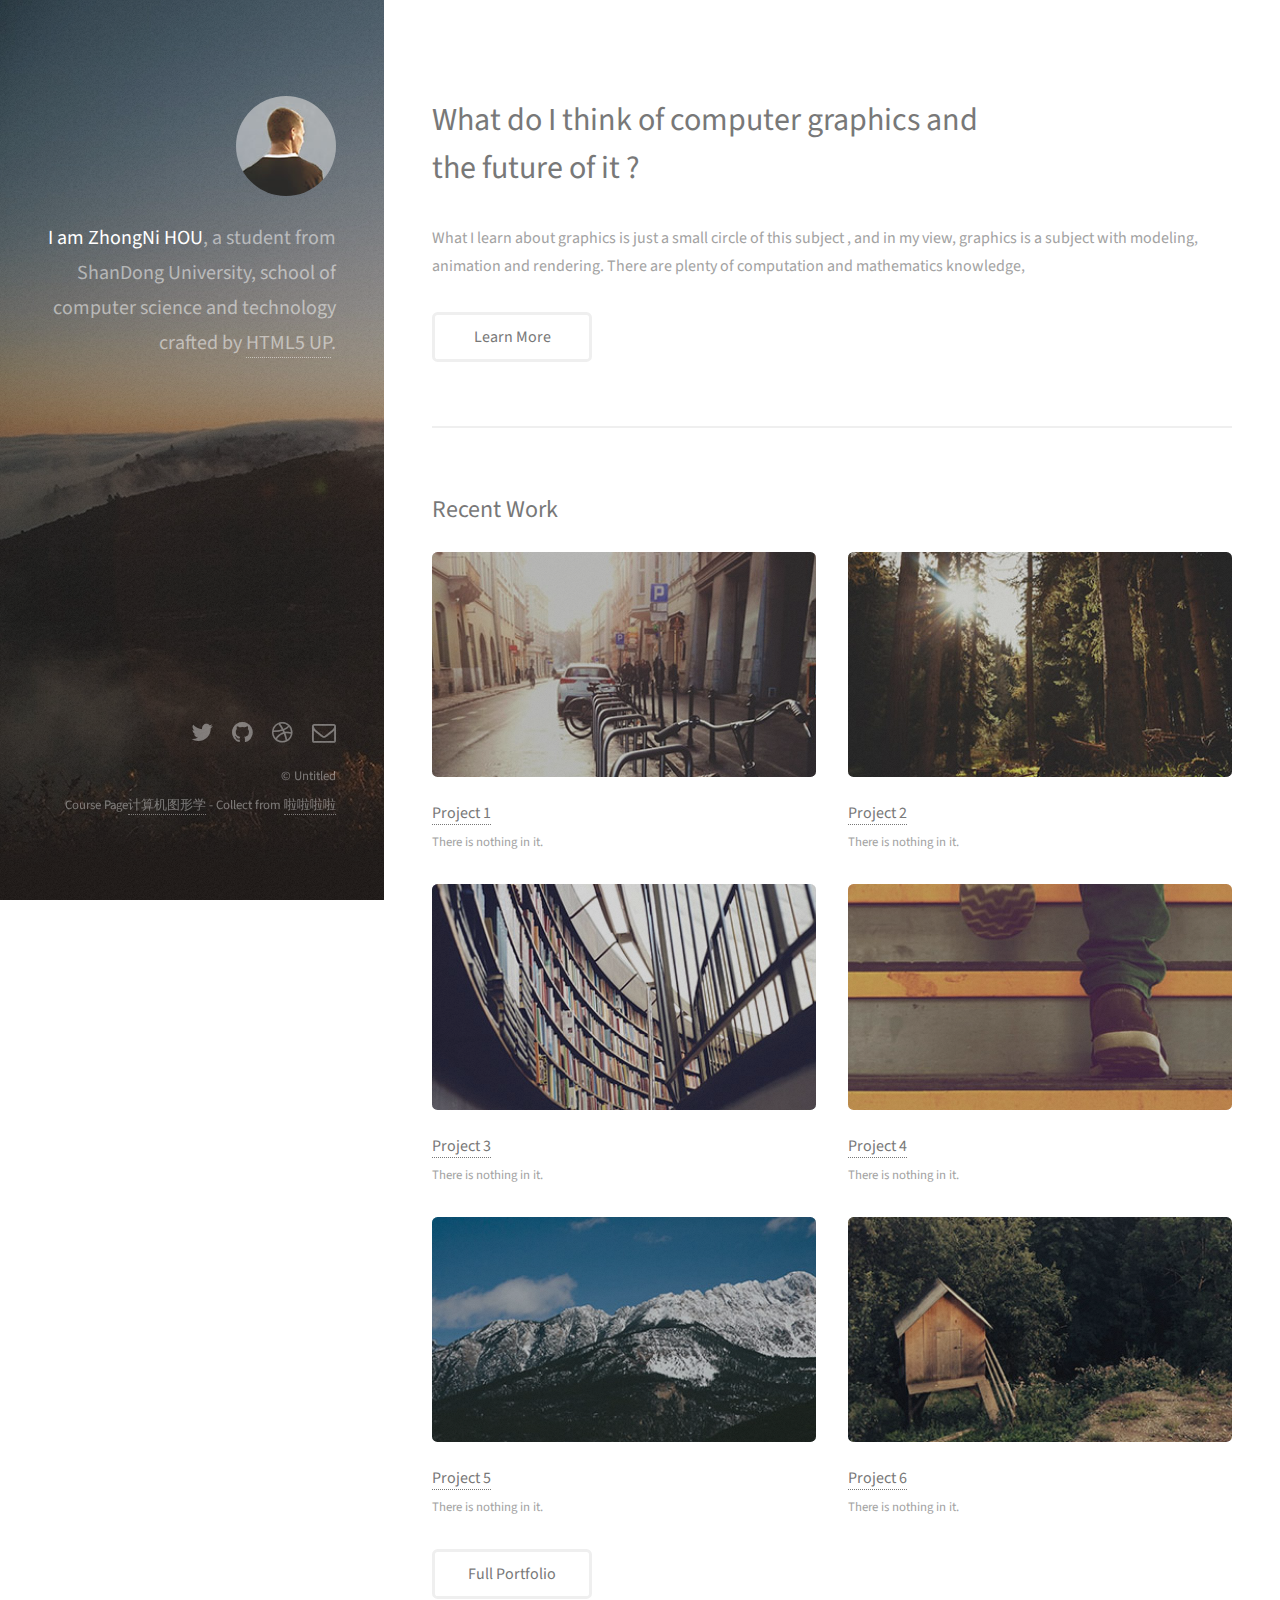
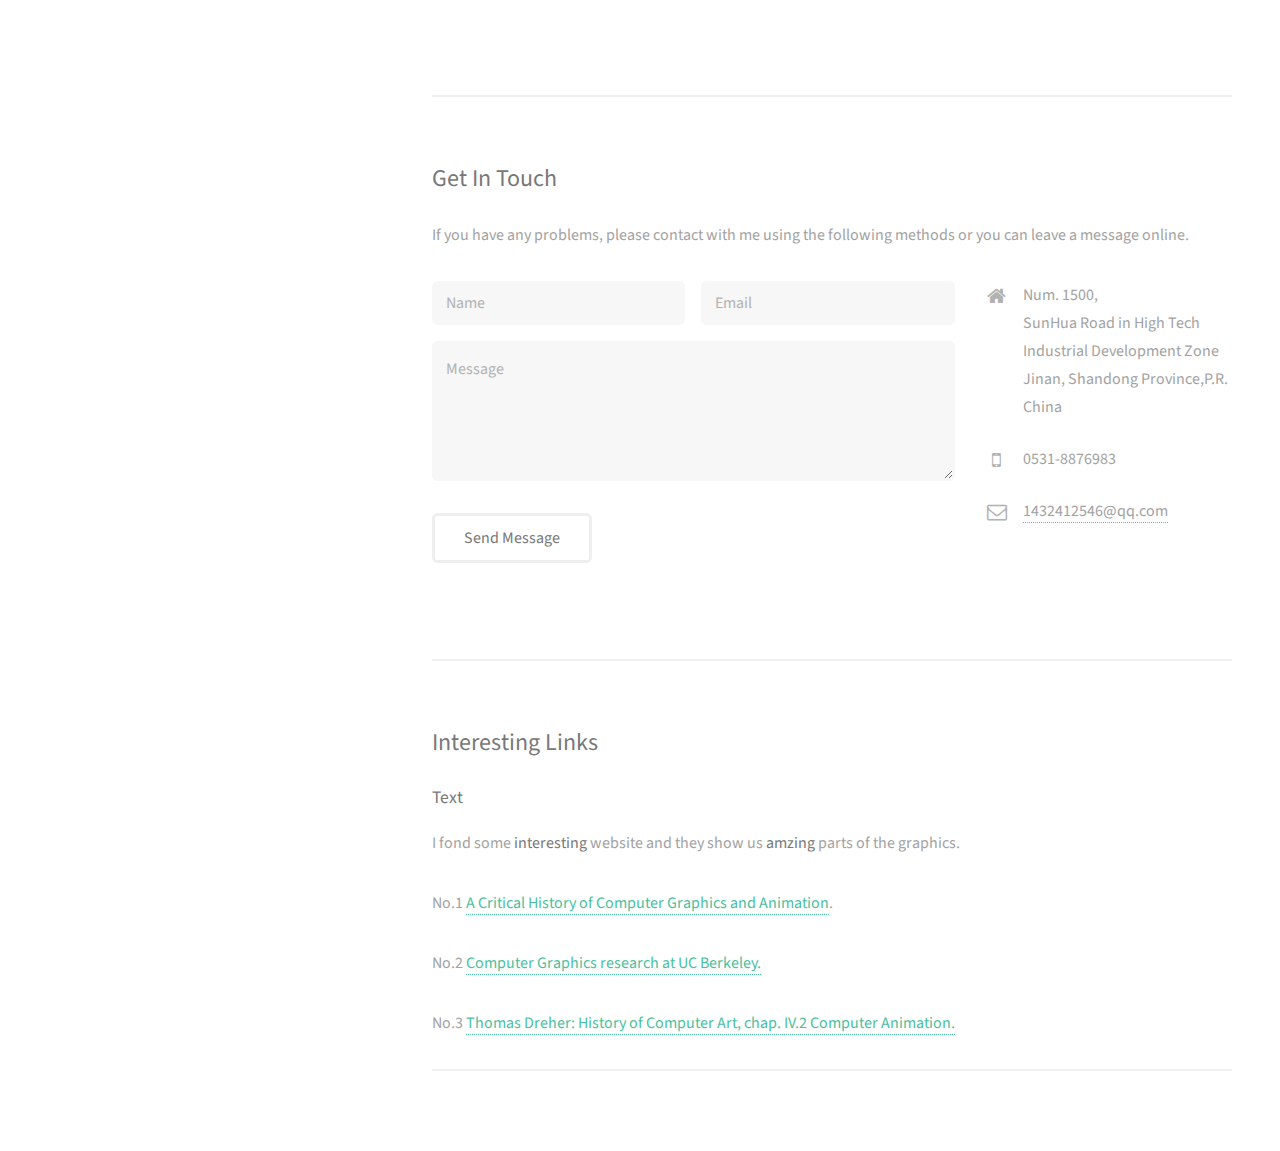
==== commit bca145c2: "modify index" ====
--- a/index.html
+++ b/index.html
@@ -23,7 +23,7 @@
 			<header id="header">
 				<a href="#" class="image avatar"><img src="images/avatar.jpg" alt="" /></a>
 				<h1><strong>I am ZhongNi HOU</strong>, a student from <br />
-				ShanDong Univerdity, school of computer science and technology<br />
+				ShanDong University, school of computer science and technology<br />
 				crafted by <a href="http://html5up.net">HTML5 UP</a>.</h1>
 			</header>
 
@@ -36,7 +36,7 @@
 							<h2>What do I think of computer graphics and <br />
 							the future of it ?</h2>
 						</header>
-						<p>What I learn about graphics is just a small circle of this subject , and in my view, graphics is a subject with modeling, animation and rendering. There are plenty of computation and mathematics knowledge, which I do not good at.  Accumsan orci faucibus id eu lorem semper. Eu ac iaculis ac nunc nisi lorem vulputate lorem neque cubilia ac in adipiscing in curae lobortis tortor primis integer massa adipiscing id nisi accumsan pellentesque commodo blandit enim arcu non at amet id arcu magna. Accumsan orci faucibus id eu lorem semper nunc nisi lorem vulputate lorem neque cubilia.</p>
+						<p>What I learn about graphics is just a small circle of this subject , and in my view, graphics is a subject with modeling, animation and rendering. There are plenty of computation and mathematics knowledge, </p>
 						<ul class="actions">
 							<li><a href="#" class="button">Learn More</a></li>
 						</ul>
@@ -48,33 +48,33 @@
 						<div class="row">
 							<article class="6u 12u$(3) work-item">
 								<a href="images/fulls/01.jpg" class="image fit thumb"><img src="images/thumbs/01.jpg" alt="" /></a>
-								<h3>Project 1</h3>
-								<p>Lorem ipsum dolor sit amet nisl sed nullam feugiat.</p>
+								<h3><a href="http://www.sdu.edu.cn">Project 1</a></h3>
+								<p>There is nothing in it.</p>
 							</article>
 							<article class="6u$ 12u$(3) work-item">
 								<a href="images/fulls/02.jpg" class="image fit thumb"><img src="images/thumbs/02.jpg" alt="" /></a>
-								<h3>Project 2</h3>
-								<p>Lorem ipsum dolor sit amet nisl sed nullam feugiat.</p>
+								<h3><a href="http://www.sdu.edu.cn">Project 2</a></h3>
+								<p>There is nothing in it.</p>
 							</article>
 							<article class="6u 12u$(3) work-item">
 								<a href="images/fulls/03.jpg" class="image fit thumb"><img src="images/thumbs/03.jpg" alt="" /></a>
-								<h3>Project 3</h3>
-								<p>Lorem ipsum dolor sit amet nisl sed nullam feugiat.</p>
+								<h3><a href="http://www.sdu.edu.cn">Project 3</a></h3>
+								<p>There is nothing in it.</p>
 							</article>
 							<article class="6u$ 12u$(3) work-item">
 								<a href="images/fulls/04.jpg" class="image fit thumb"><img src="images/thumbs/04.jpg" alt="" /></a>
-								<h3>Project 4</h3>
-								<p>Lorem ipsum dolor sit amet nisl sed nullam feugiat.</p>
+								<h3><a href="http://www.sdu.edu.cn">Project 4</a></h3>
+								<p>There is nothing in it.</p>
 							</article>
 							<article class="6u 12u$(3) work-item">
 								<a href="images/fulls/05.jpg" class="image fit thumb"><img src="images/thumbs/05.jpg" alt="" /></a>
-								<h3>Nunc enim commodo aliquet</h3>
-								<p>Lorem ipsum dolor sit amet nisl sed nullam feugiat.</p>
+								<h3><a href="http://www.sdu.edu.cn">Project 5</a></h3>
+								<p>There is nothing in it.</p>
 							</article>
 							<article class="6u$ 12u$(3) work-item">
 								<a href="images/fulls/06.jpg" class="image fit thumb"><img src="images/thumbs/06.jpg" alt="" /></a>
-								<h3>Risus ornare lacinia</h3>
-								<p>Lorem ipsum dolor sit amet nisl sed nullam feugiat.</p>
+								<h3><a href="http://www.sdu.edu.cn">Project 6</a></h3>
+								<p>There is nothing in it.</p>
 							</article>
 						</div>
 						<ul class="actions">
@@ -87,7 +87,7 @@
 				<!-- Three -->
 					<section id="three">
 						<h2>Get In Touch</h2>
-						<p>Accumsan pellentesque commodo blandit enim arcu non at amet id arcu magna. Accumsan orci faucibus id eu lorem semper nunc nisi lorem vulputate lorem neque lorem ipsum dolor.</p>
+						<p>If you have any problems, please contact with me using the following methods or you can leave a message online.</p>
 						<div class="row">
 							<div class="8u 12u$(2)">
 								<form method="post" action="#">
@@ -105,17 +105,17 @@
 								<ul class="labeled-icons">
 									<li>
 										<h3 class="icon fa-home"><span class="label">Address</span></h3>
-										1234 Somewhere Rd.<br />
-										Nashville, TN 00000<br />
-										United States
+										Num. 1500,<br />
+									SunHua Road in High Tech Industrial Development Zone<br />
+									 Jinan, Shandong Province,P.R. China
 									</li>
 									<li>
 										<h3 class="icon fa-mobile"><span class="label">Phone</span></h3>
-										000-000-0000
+										0531-8876983
 									</li>
 									<li>
 										<h3 class="icon fa-envelope-o"><span class="label">Email</span></h3>
-										<a href="#">hello@untitled.tld</a>
+										<a href="#">1432412546@qq.com</a>
 									</li>
 								</ul>
 							</div>
@@ -125,15 +125,17 @@
 				<!-- Four -->
 				
 					<section id="four">
-						<h2>Elements</h2>
+						<h2>Interesting Links</h2>
 
 						<section>
 							<h4>Text</h4>
-							<p>This is <b>bold</b> and this is <strong>strong</strong>. This is <i>italic</i> and this is <em>emphasized</em>.
-							This is <sup>superscript</sup> text and this is <sub>subscript</sub> text.
-							This is <u>underlined</u> and this is code: <code>for (;;) { ... }</code>. Finally, <a href="#">this is a link</a>.</p>
+							<p>I fond  some<b> interesting </b> website and they show us <strong> amzing</strong> parts of the graphics.</p> 
+							<p>No.1 <a href="https://web.archive.org/web/20070405172134/http://accad.osu.edu:80/~waynec/history/lessons.html">A Critical History of Computer Graphics and Animation</a>.</p>
+							<p>No.2 <a href="http://graphics.berkeley.edu/">Computer Graphics research at UC Berkeley.</a></p>
+							<p>No.3 <a href="http://iasl.uni-muenchen.de/links/GCA-IV.2e.html">Thomas Dreher: History of Computer Art, chap. IV.2 Computer Animation.</a></p>
+							<!--<p>No.4 <a href="">This is a link.</a></p>-->
 							<hr />
-							<header>
+							<!--<header>
 								<h4>Heading with a Subtitle</h4>
 								<p>Lorem ipsum dolor sit amet nullam id egestas urna aliquam</p>
 							</header>
@@ -236,10 +238,10 @@
 										<li><a href="#" class="button small fit">Small</a></li>
 									</ul>
 								</div>
-							</div>
-						</section>
-
-						<section>
+							</div>-->
+						</section>
+
+						<!--<section>
 							<h4>Table</h4>
 							<h5>Default</h5>
 							<div class="table-wrapper">
@@ -442,7 +444,7 @@
 					</section>
 				
 
-			</div>
+			</div>-->
 			
 		<!-- Footer -->
 			<footer id="footer">
@@ -453,7 +455,7 @@
 					<li><a href="#" class="icon fa-envelope-o"><span class="label">Email</span></a></li>
 				</ul>
 				<ul class="copyright">
-					<li>&copy; Untitled</li><li>More Templates <a href="http://www.cssmoban.com/" target="_blank" title="模板之家">模板之家</a> - Collect from <a href="http://www.cssmoban.com/" title="网页模板" target="_blank">网页模板</a></li>
+					<li>&copy; Untitled</li><li>Course Page<a href="http://www.sdu.edu.cn/" target="_blank" title="模板之家">计算机图形学</a> - Collect from <a href="http://www.cssmoban.com/" title="网页模板" target="_blank">啦啦啦啦</a></li>
 				</ul>
 			</footer>
 
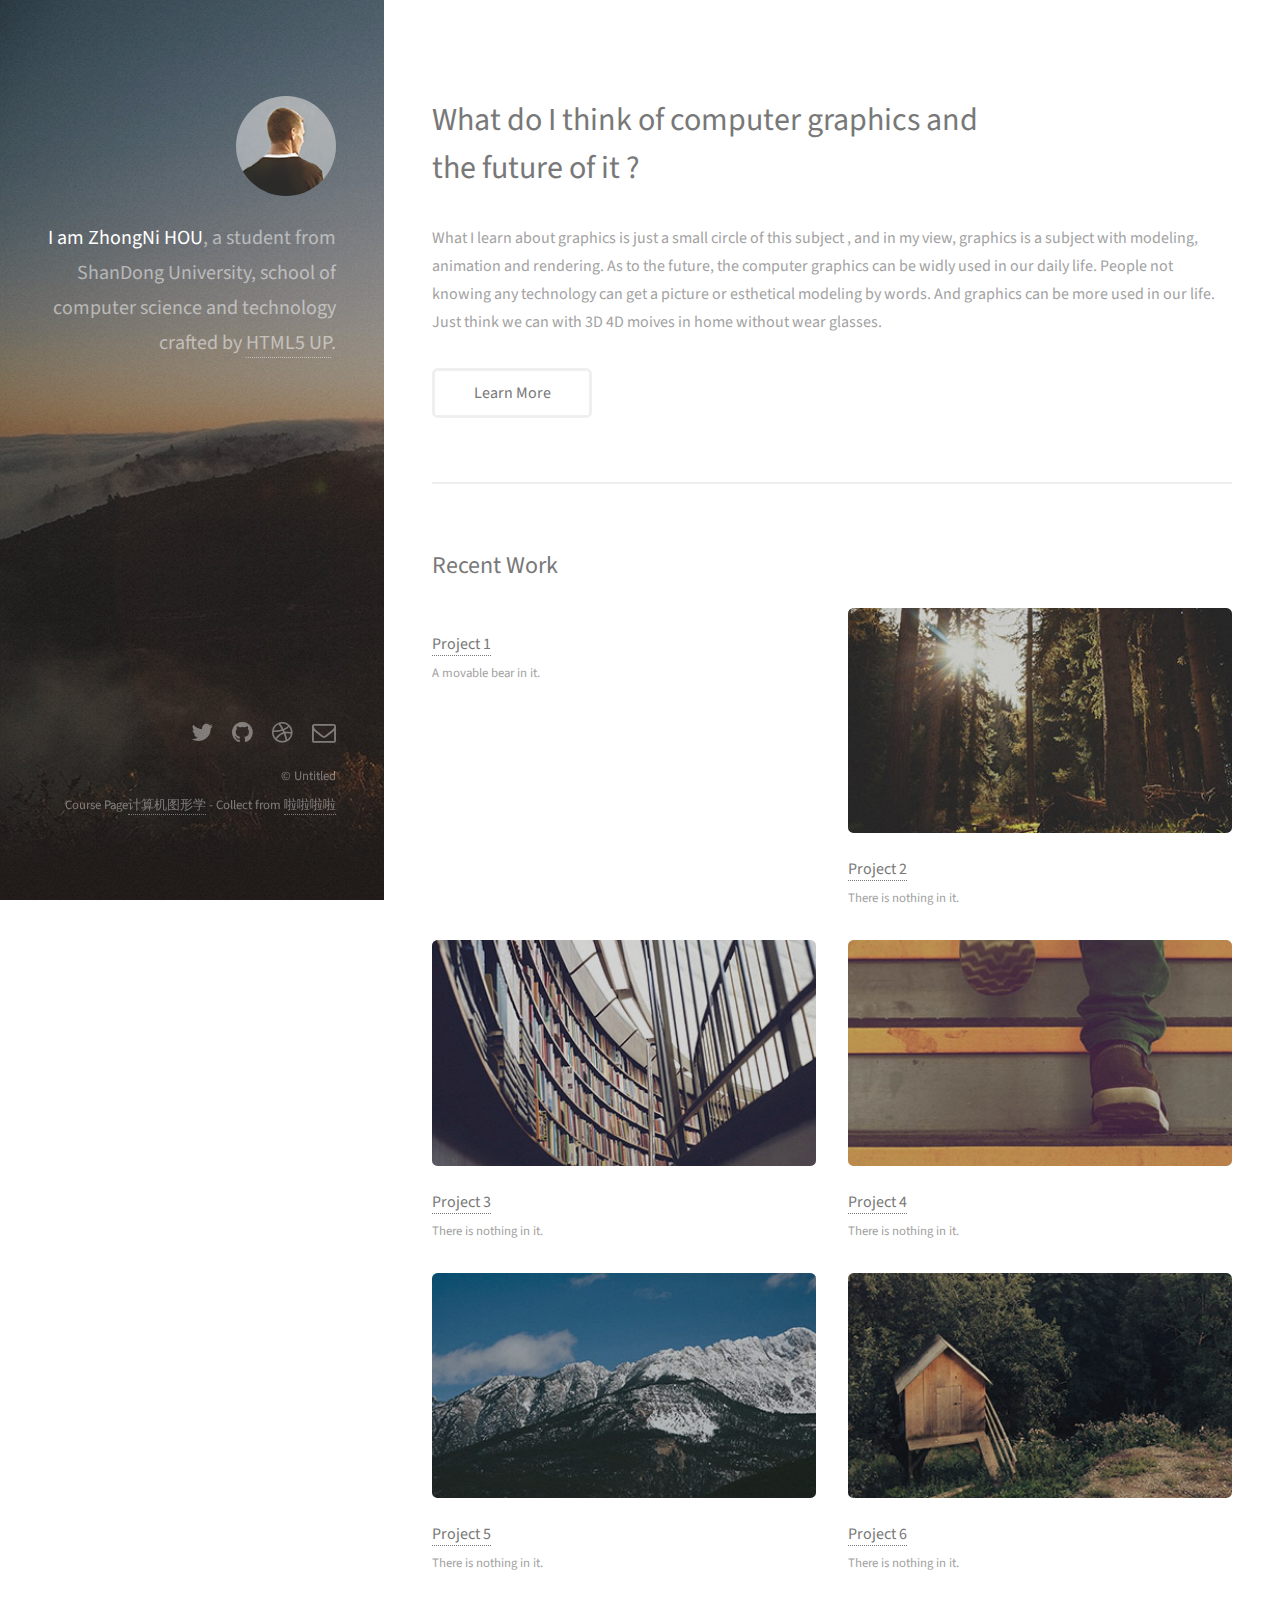
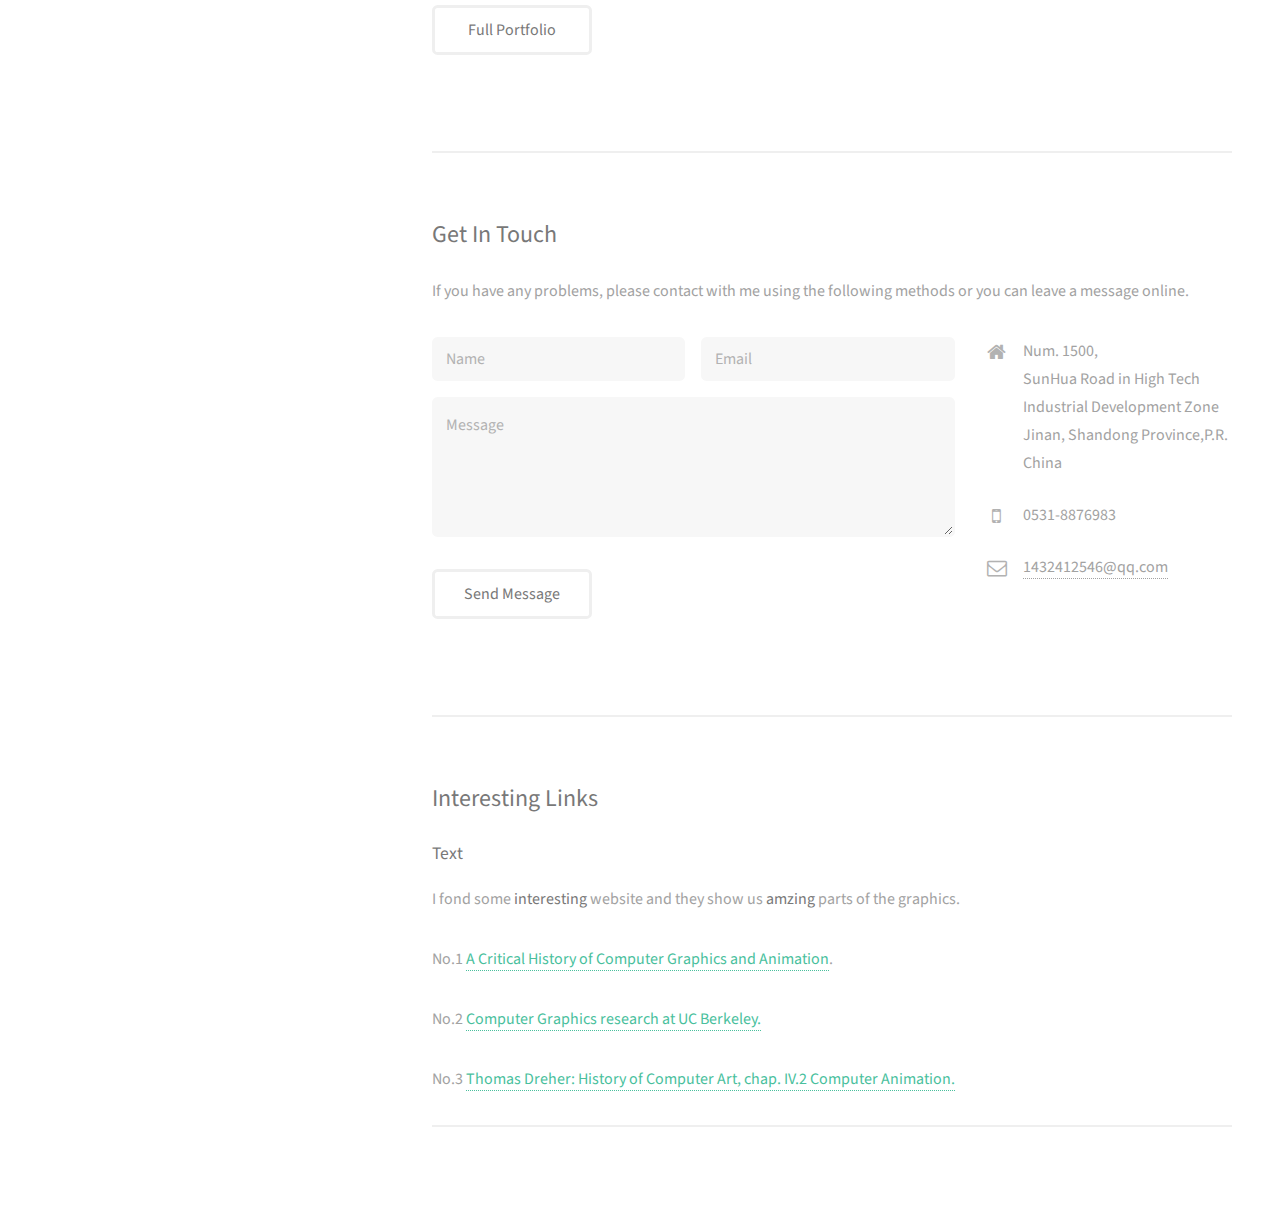
==== commit e78c3639: "modify index" ====
--- a/index.html
+++ b/index.html
@@ -36,7 +36,7 @@
 							<h2>What do I think of computer graphics and <br />
 							the future of it ?</h2>
 						</header>
-						<p>What I learn about graphics is just a small circle of this subject , and in my view, graphics is a subject with modeling, animation and rendering. There are plenty of computation and mathematics knowledge, </p>
+						<p>What I learn about graphics is just a small circle of this subject , and in my view, graphics is a subject with modeling, animation and rendering. As to the future, the computer graphics can be widly used in our daily life. People not knowing any technology can get a picture or esthetical modeling by words. And graphics can be more used in our life. Just think we can with 3D 4D moives in home without wear glasses.</p>
 						<ul class="actions">
 							<li><a href="#" class="button">Learn More</a></li>
 						</ul>
@@ -47,9 +47,9 @@
 						<h2>Recent Work</h2>
 						<div class="row">
 							<article class="6u 12u$(3) work-item">
-								<a href="images/fulls/01.jpg" class="image fit thumb"><img src="images/thumbs/01.jpg" alt="" /></a>
-								<h3><a href="http://www.sdu.edu.cn">Project 1</a></h3>
-								<p>There is nothing in it.</p>
+								<a href="images/fulls/01.png" class="image fit thumb"><img src="images/thumbs/01.png" alt="" /></a>
+								<h3><a href=#">Project 1</a></h3>
+								<p><href="http://pan.baidu.com/s/1boZ3hX9">A movable bear in it.</p>
 							</article>
 							<article class="6u$ 12u$(3) work-item">
 								<a href="images/fulls/02.jpg" class="image fit thumb"><img src="images/thumbs/02.jpg" alt="" /></a>
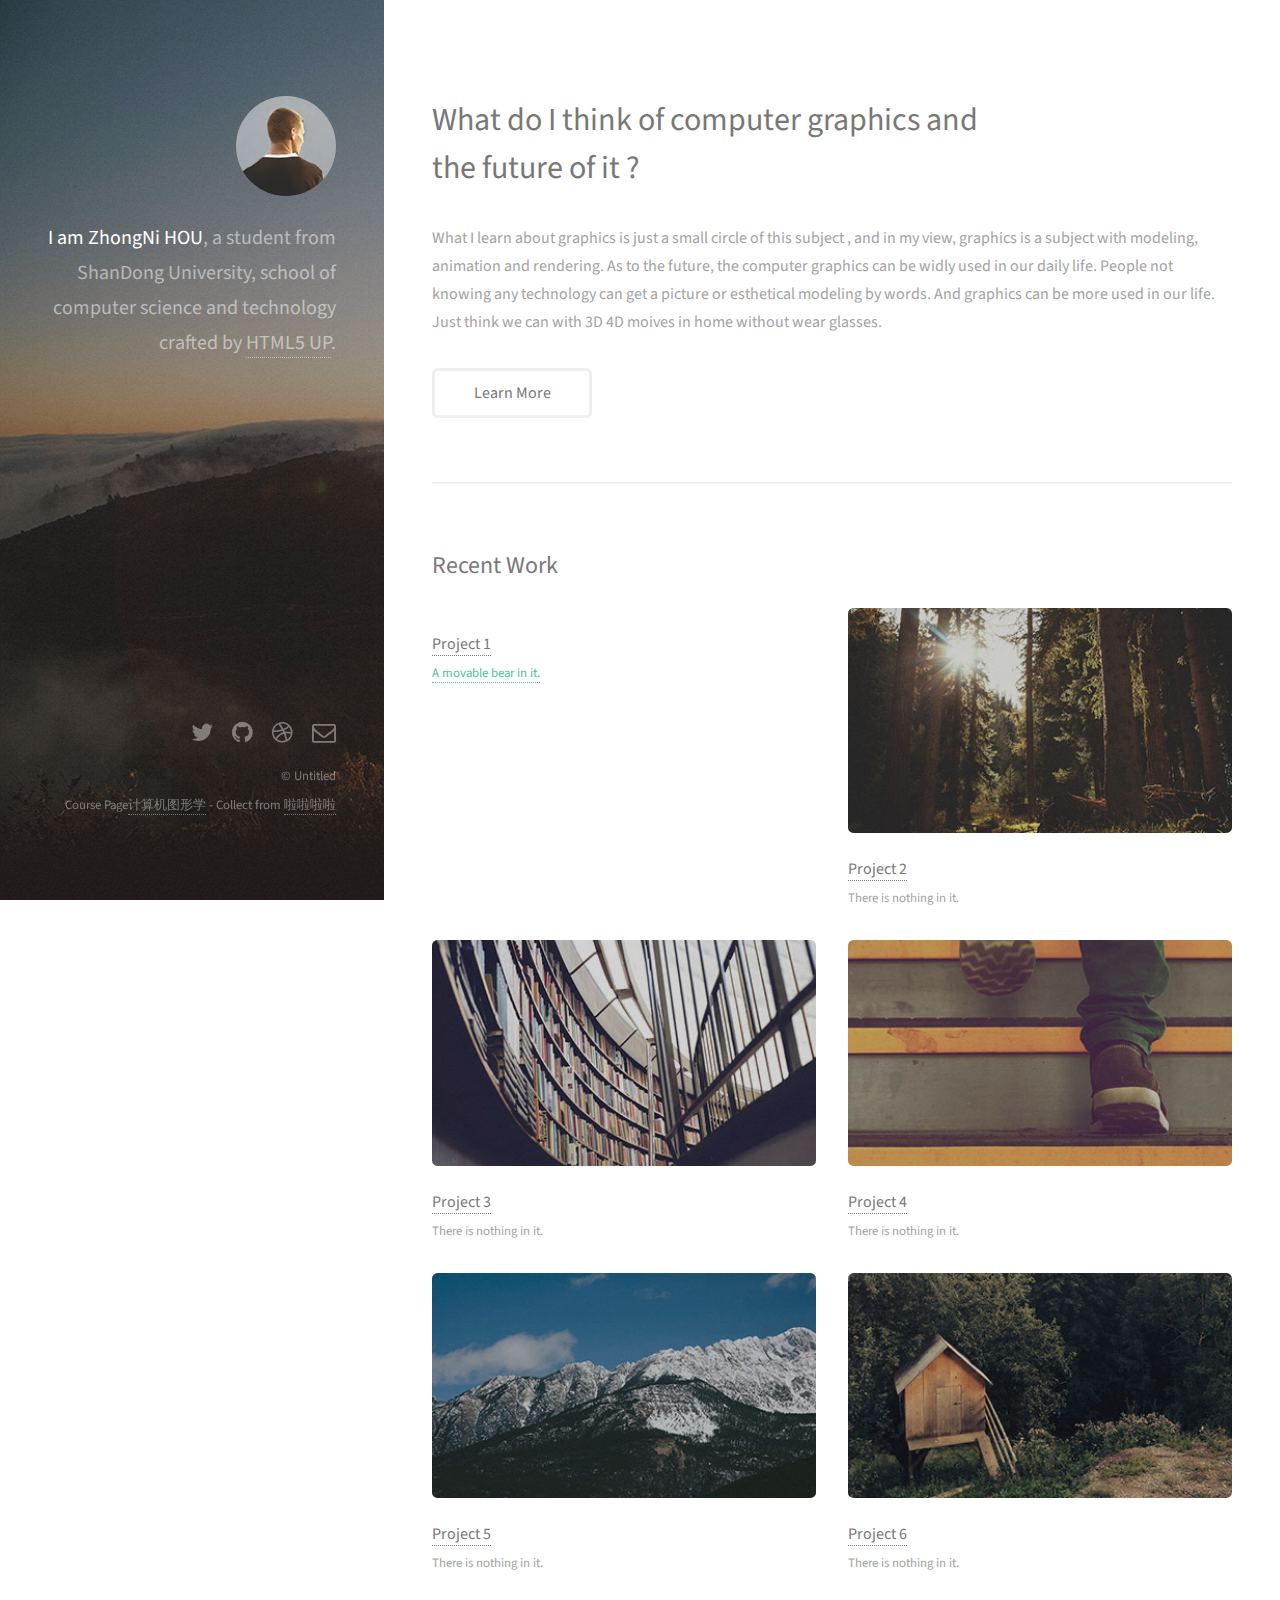
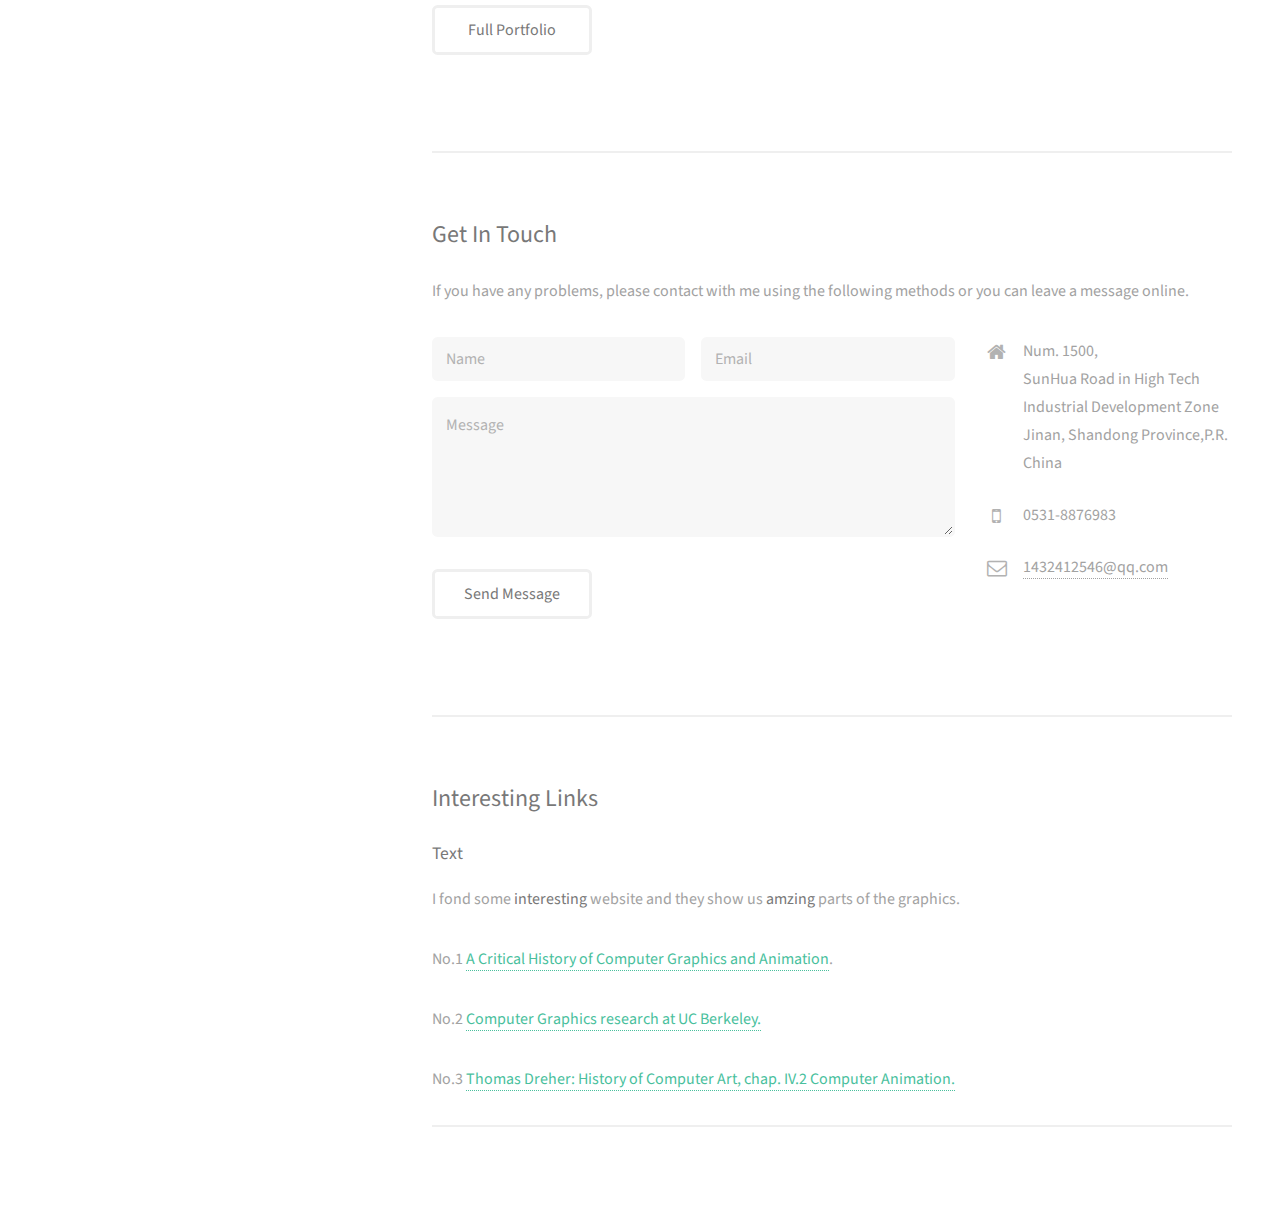
==== commit ed39d110: "modify index" ====
--- a/index.html
+++ b/index.html
@@ -48,8 +48,8 @@
 						<div class="row">
 							<article class="6u 12u$(3) work-item">
 								<a href="images/fulls/01.png" class="image fit thumb"><img src="images/thumbs/01.png" alt="" /></a>
-								<h3><a href=#">Project 1</a></h3>
-								<p><href="http://pan.baidu.com/s/1boZ3hX9">A movable bear in it.</p>
+								<h3><a href="http://pan.baidu.com/s/1boZ3hX9">Project 1</a></h3>
+								<p><a href="http://pan.baidu.com/s/1boZ3hX9">A movable bear in it.</a></p>
 							</article>
 							<article class="6u$ 12u$(3) work-item">
 								<a href="images/fulls/02.jpg" class="image fit thumb"><img src="images/thumbs/02.jpg" alt="" /></a>
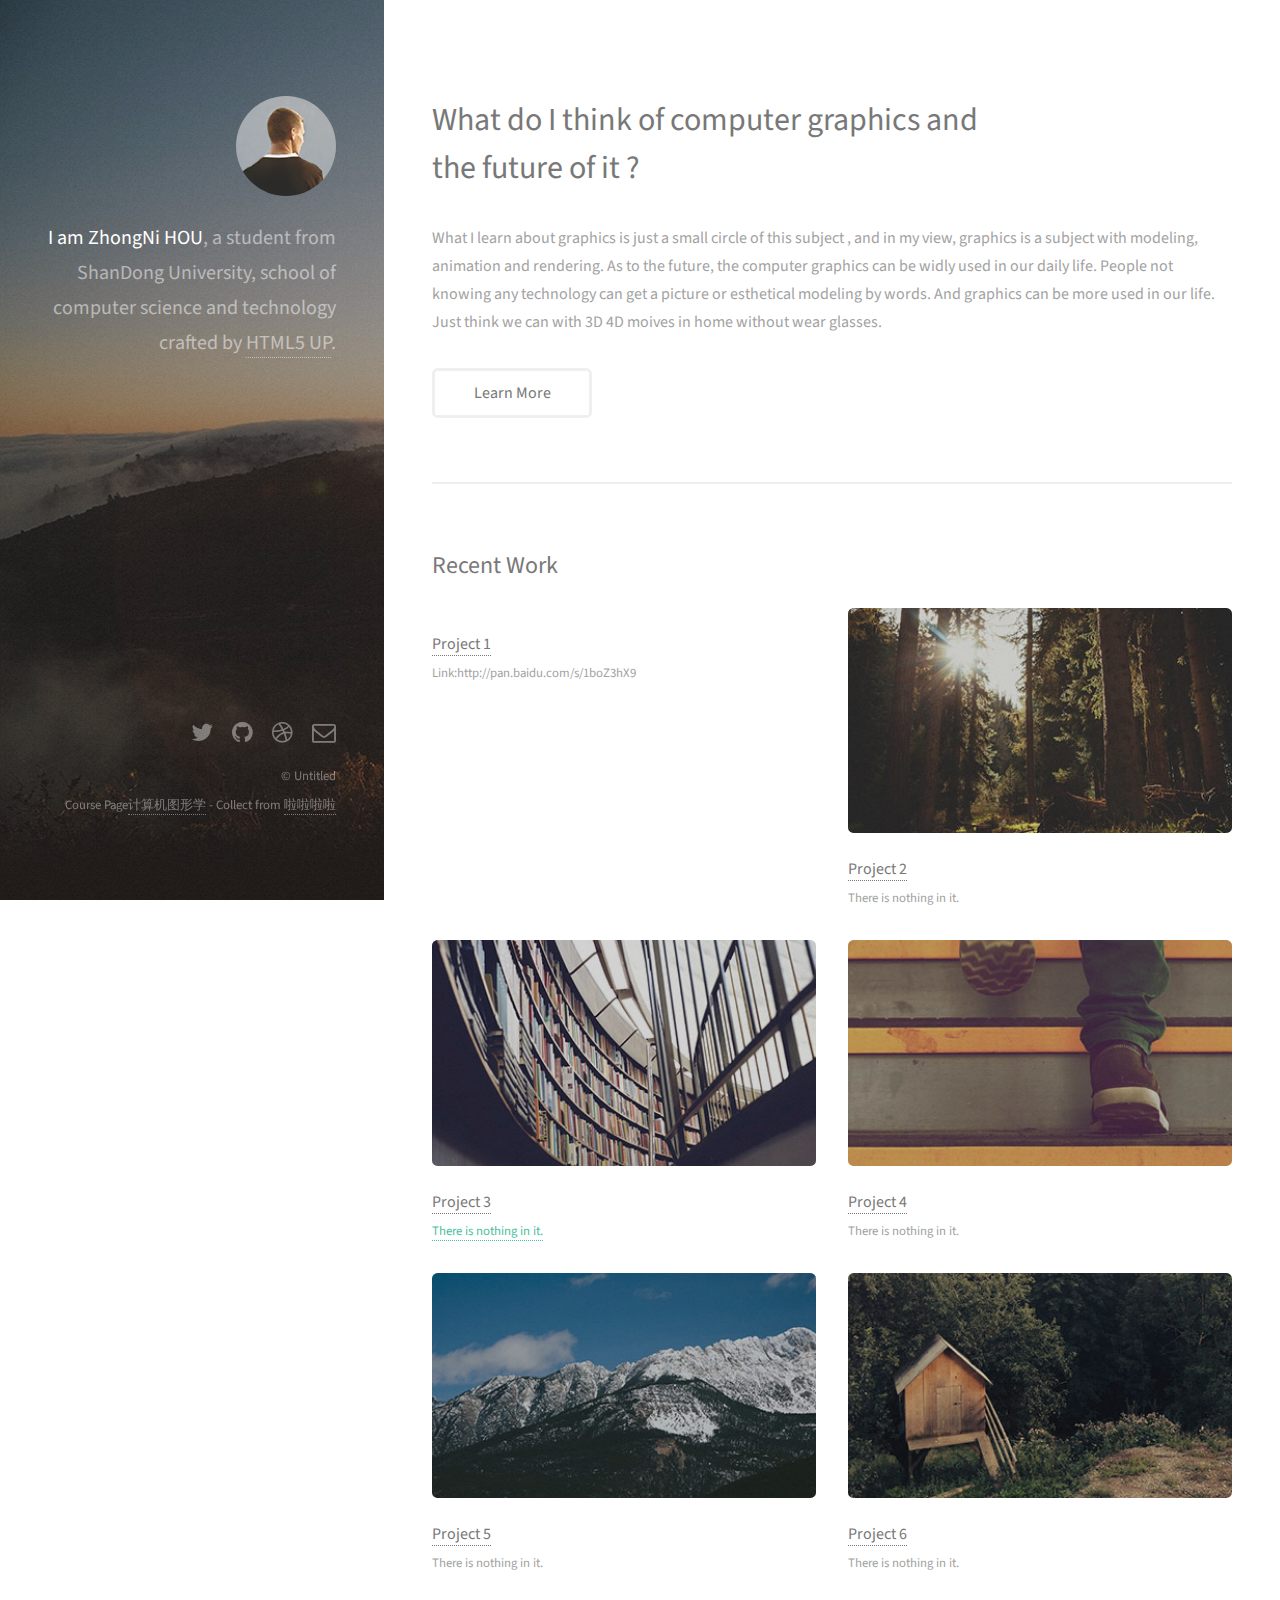
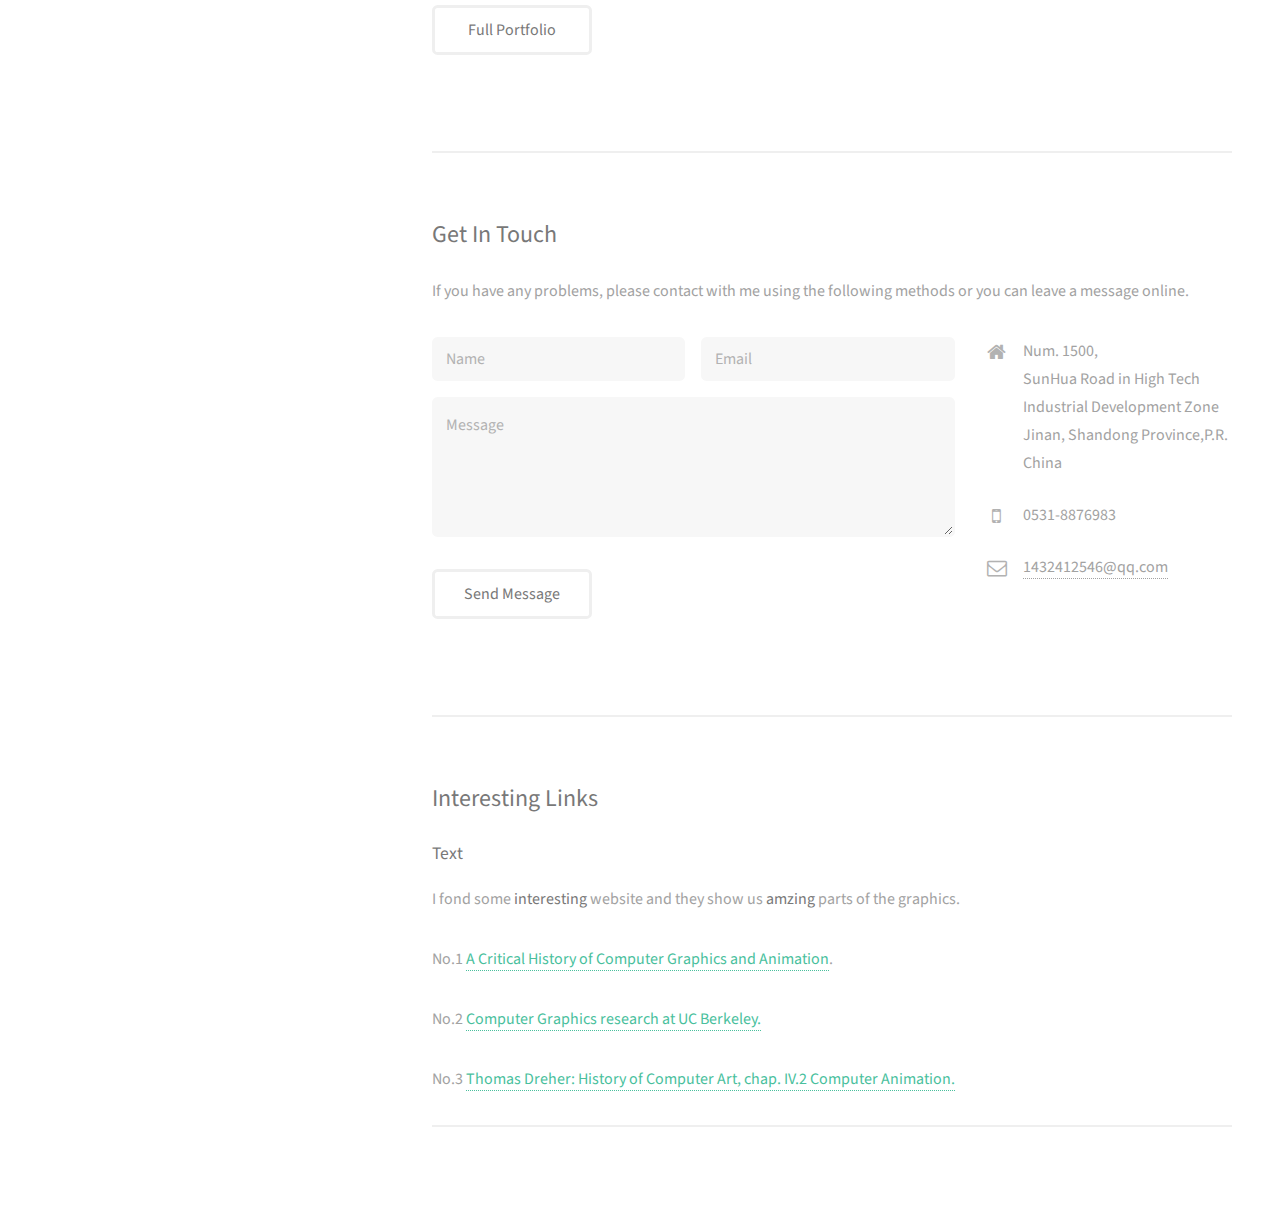
==== commit 04d90bd7: "modify index" ====
--- a/index.html
+++ b/index.html
@@ -49,7 +49,10 @@
 							<article class="6u 12u$(3) work-item">
 								<a href="images/fulls/01.png" class="image fit thumb"><img src="images/thumbs/01.png" alt="" /></a>
 								<h3><a href="http://pan.baidu.com/s/1boZ3hX9">Project 1</a></h3>
-								<p><a href="http://pan.baidu.com/s/1boZ3hX9">A movable bear in it.</a></p>
+								<p>Link:http://pan.baidu.com/s/1boZ3hX9</p>
+								<!--<ul class="actions">
+							<li><a href="http://sdu.edu.cn" class="button">Project 1</a></li>-->
+						</ul>
 							</article>
 							<article class="6u$ 12u$(3) work-item">
 								<a href="images/fulls/02.jpg" class="image fit thumb"><img src="images/thumbs/02.jpg" alt="" /></a>
@@ -59,7 +62,7 @@
 							<article class="6u 12u$(3) work-item">
 								<a href="images/fulls/03.jpg" class="image fit thumb"><img src="images/thumbs/03.jpg" alt="" /></a>
 								<h3><a href="http://www.sdu.edu.cn">Project 3</a></h3>
-								<p>There is nothing in it.</p>
+								<p><a href="http://www.sdu.edu.cn">There is nothing in it.</a></p>
 							</article>
 							<article class="6u$ 12u$(3) work-item">
 								<a href="images/fulls/04.jpg" class="image fit thumb"><img src="images/thumbs/04.jpg" alt="" /></a>
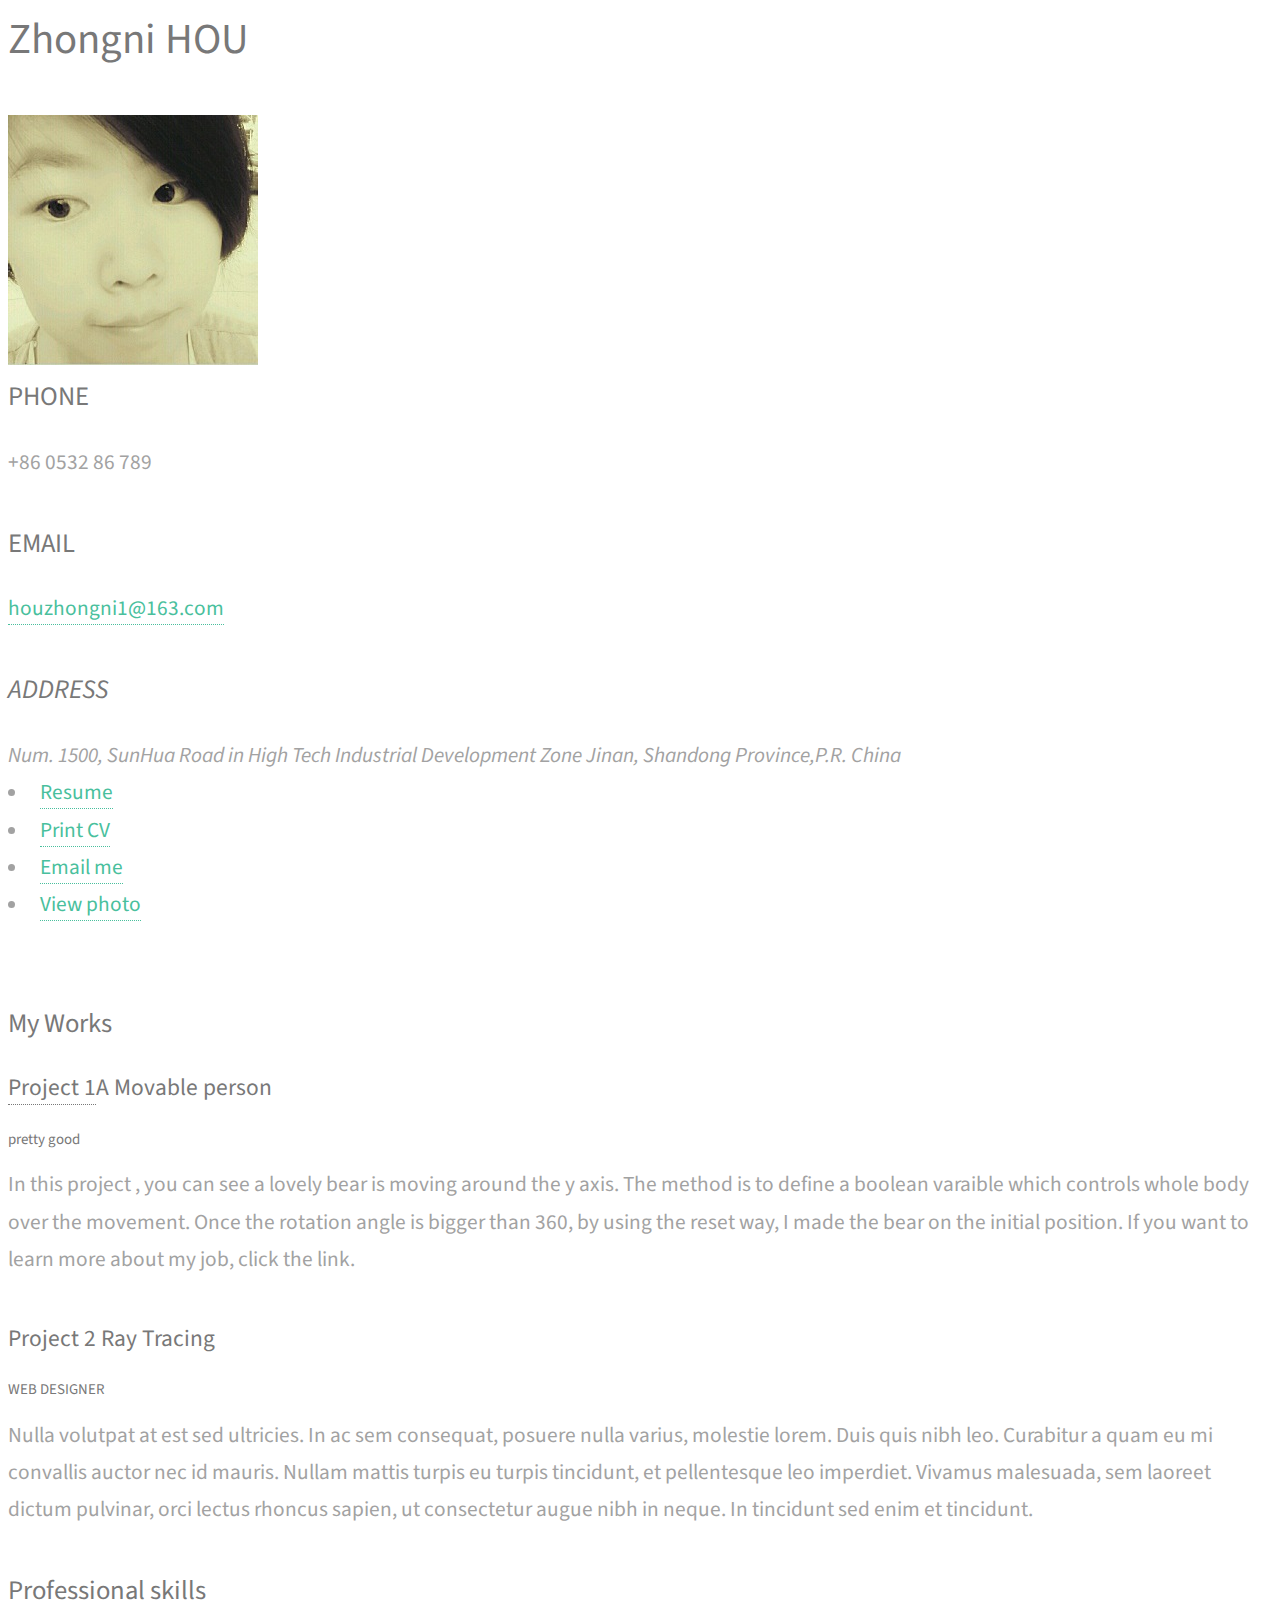
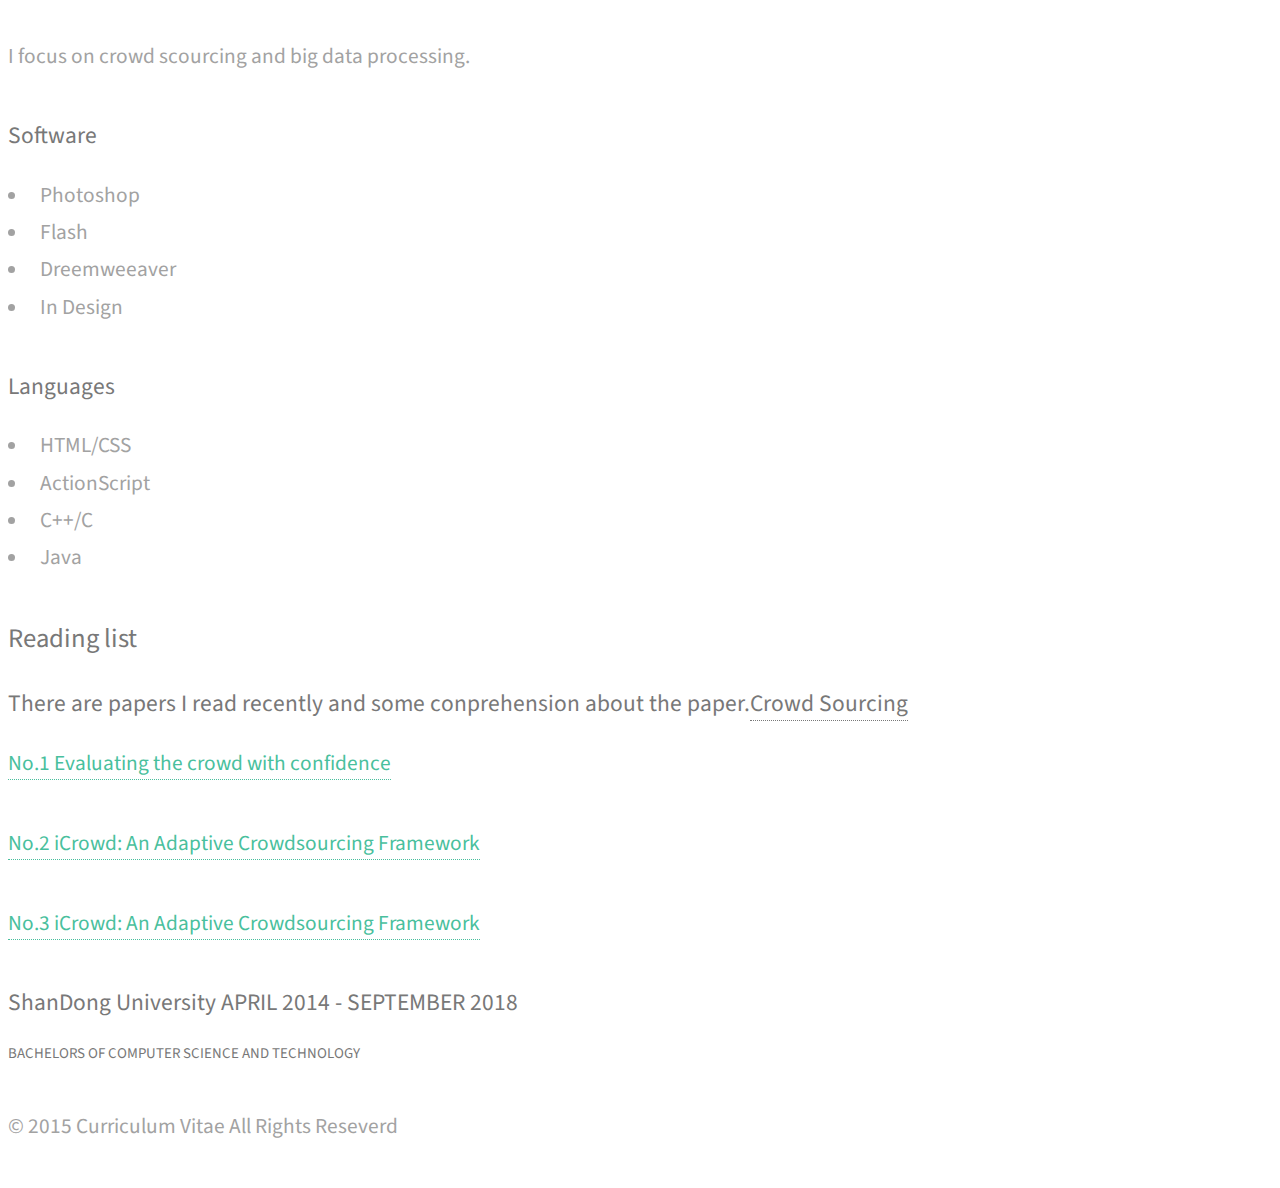
==== commit 0a119283: "modify" ====
--- a/index.html
+++ b/index.html
@@ -1,466 +1,144 @@
 <!DOCTYPE HTML>
 <html>
-	<head>
-		<title>Welcome To ZhongNi Hou's Page</title>
-		<meta http-equiv="content-type" content="text/html; charset=utf-8" />
-		<meta name="description" content="" />
-		<meta name="keywords" content="" />
-		<!--[if lte IE 8]><script src="css/ie/html5shiv.js"></script><![endif]-->
-		<script src="js/jquery.min.js"></script>
-		<script src="js/jquery.poptrox.min.js"></script>
-		<script src="js/skel.min.js"></script>
-		<script src="js/init.js"></script>
-		<noscript>
-			<link rel="stylesheet" href="css/skel.css" />
-			<link rel="stylesheet" href="css/style.css" />
-			<link rel="stylesheet" href="css/style-xlarge.css" />
-		</noscript>
-		<!--[if lte IE 8]><link rel="stylesheet" href="css/ie/v8.css" /><![endif]-->
-	</head>
-	<body id="top">
+<head>
+<title>Welcome To Zhongni HOU's Homepage</title>
+<link href="css/bootstrap.css" rel='stylesheet' type='text/css' />
+<!-- jQuery (necessary JavaScript plugins) -->
+<script src="js/jquery.min.js"></script>
+<!-- Custom Theme files -->
+ <link href="css/dashboard.css" rel="stylesheet">
+<link href="css/style.css" rel='stylesheet' type='text/css' />
 
-		<!-- Header -->
-			<header id="header">
-				<a href="#" class="image avatar"><img src="images/avatar.jpg" alt="" /></a>
-				<h1><strong>I am ZhongNi HOU</strong>, a student from <br />
-				ShanDong University, school of computer science and technology<br />
-				crafted by <a href="http://html5up.net">HTML5 UP</a>.</h1>
-			</header>
+<!-- Custom Theme files -->
+<!--//theme-style-->
+<meta name="viewport" content="width=device-width, initial-scale=1">
+<meta http-equiv="Content-Type" content="text/html; charset=utf-8" />
+<meta name="keywords" content="Curriculum Vitae Responsive web template, Bootstrap Web Templates, Flat Web Templates, Andriod Compatible web template, 
+Smartphone Compatible web template, free webdesigns for Nokia, Samsung, LG, SonyErricsson, Motorola web design" />
+<script type="application/x-javascript"> addEventListener("load", function() { setTimeout(hideURLbar, 0); }, false); function hideURLbar(){ window.scrollTo(0,1); } </script>
+<link href='http://fonts.googleapis.com/css?family=Ubuntu:300,400,500,700' rel='stylesheet' type='text/css'>
+<link href='http://fonts.googleapis.com/css?family=Varela+Round' rel='stylesheet' type='text/css'>
+<!-- start menu -->
+  
+</head>
+<body>
+<!-- header -->
+<div class="col-sm-3 col-md-2 sidebar">
+		 <div class="sidebar_top">
+			 <h1>Zhongni HOU</h1> 
+			 <img src="images/photo.jpg" alt=""/>
+		 </div>
+		<div class="details">
+			 <h3>PHONE</h3>
+			 <p>+86 0532 86 789</p>  	 
+			 <h3>EMAIL</h3>
+			 <p><a href="mailto@example.com">houzhongni1@163.com</a></p>
+			 <address>
+			 <h3>ADDRESS</h3>
+			 <span>Num. 1500,</span>
+			 <span>SunHua Road in High Tech Industrial Development Zone</span>
+			 <span> Jinan, Shandong Province,P.R. China</span>
+			 </address>
+			 
+		</div>
+		<div class="clearfix"></div>
+</div>
+<!---->
+<link href="css/popuo-box.css" rel="stylesheet" type="text/css" media="all"/>
+<script src="js/jquery.magnific-popup.js" type="text/javascript"></script>
+	<!---//pop-up-box---->			
+<div class="col-sm-9 col-sm-offset-3 col-md-10 col-md-offset-2 main">
+	 <div class="content">
+		 <div class="details_header">
+			 <ul>
+				 <li><a href="index.html"><span class="glyphicon glyphicon-file" aria-hidden="true"></span>Resume</a></li>
+				 <li><a href="#"><span class="glyphicon glyphicon-print" aria-hidden="true"></span>Print CV</a></li>
+				 <li><a href="contact.html"><span class="glyphicon glyphicon-envelope" aria-hidden="true"></span>Email me</a></li>
+				 <li><a class="play-icon popup-with-zoom-anim" href="#small-dialog"><span class="glyphicon glyphicon-picture" aria-hidden="true"></span>View photo</a></li>
+				 <div id="small-dialog" class="mfp-hide">
+					 <img src="images/g4.jpg" alt=""/>
+				 </div>
+				 <script>
+						$(document).ready(function() {
+						$('.popup-with-zoom-anim').magnificPopup({
+							type: 'inline',
+							fixedContentPos: false,
+							fixedBgPos: true,
+							overflowY: 'auto',
+							closeBtnInside: true,
+							preloader: false,
+							midClick: true,
+							removalDelay: 300,
+							mainClass: 'my-mfp-zoom-in'
+						});
+																						
+						});
+				</script>
+			 </ul>
+		 </div>
+		 <div class="company">
+			 <h3 class="clr1">My Works</h3>
+			 <div class="company_details">
+				 <h4><a href="project1.html">Project 1</a><span>A Movable person</span></h4>
+				 <h6>pretty good</h6>
+				 <p class="cmpny1">In this project , you can see a lovely bear is moving around the y axis. The method is to define a boolean varaible which controls whole body over the movement. Once the rotation angle is bigger than 360, by using the reset way, I made the bear on the initial position. If you want to learn more about my job, click the link. </p>
+			 </div>
+			 <div class="company_details">
+				 <h4>Project 2 <span>Ray Tracing </span></h4>
+				 <h6>WEB DESIGNER</h6>
+				 <p>Nulla volutpat at est sed ultricies. In ac sem consequat, posuere nulla varius, molestie lorem. Duis quis nibh leo.
+				 Curabitur a quam eu mi convallis auctor nec id mauris. Nullam mattis turpis eu turpis tincidunt, et pellentesque leo imperdiet.
+				 Vivamus malesuada, sem laoreet dictum pulvinar, orci lectus rhoncus sapien, ut consectetur augue nibh in neque. In tincidunt sed enim et tincidunt.</p>
+			 </div>
+		 </div>
+		 <div class="skills">
+			 <h3 class="clr2">Professional skills</h3>
+			 <div class="skill_info">
+			 <p>I focus on crowd scourcing and big data processing. </p>
+			 </div>
+			 <div class="skill_list">
+				 <div class="skill1">
+					 <h4>Software</h4>
+					 <ul>					 
+						<li>Photoshop</li>
+						<li>Flash</li>
+						<li>Dreemweeaver</li>
+						<li>In Design</li>
+					 </ul>
+				 </div>
+				 <div class="skill2">
+					 <h4>Languages</h4>
+					 <ul>					 
+						<li>HTML/CSS</li>
+						<li>ActionScript</li>
+						<li>C++/C</li>
+						<li>Java</li>
+					 </ul>
+				 </div>
+				 <div class="clearfix"></div>
+			 </div>
+		 </div>
+		 <div class="education">
+			 <h3 class="clr3">Reading list</h3>
+			 <div class="education_details">
+				 <h4>There are papers I read recently and some conprehension about the paper.<a href="http://www.mycodes.net/" target="_blank">Crowd Sourcing</a></span></h4>
+				 <h6></h6>
+				 <p class="cmpny1"><a href="http://ilpubs.stanford.edu:8090/1093/1/fp0194-joglekar.pdf">No.1 Evaluating the crowd with confidence</a></p>
+				 <p class="cmpny1"><a href="http://www.comp.nus.edu.sg/~dbsystem/paper/sigmod2015-icrowd.pdf">No.2 iCrowd: An Adaptive Crowdsourcing Framework</a></p>
+				 <p class="cmpny1"><a href="http://www2.cs.siu.edu/~dche2/files/crowder-vldb12.pdf">No.3 iCrowd: An Adaptive Crowdsourcing Framework</a></p>
 
-		<!-- Main -->
-			<div id="main">
-		
-				<!-- One -->
-					<section id="one">
-						<header class="major">
-							<h2>What do I think of computer graphics and <br />
-							the future of it ?</h2>
-						</header>
-						<p>What I learn about graphics is just a small circle of this subject , and in my view, graphics is a subject with modeling, animation and rendering. As to the future, the computer graphics can be widly used in our daily life. People not knowing any technology can get a picture or esthetical modeling by words. And graphics can be more used in our life. Just think we can with 3D 4D moives in home without wear glasses.</p>
-						<ul class="actions">
-							<li><a href="#" class="button">Learn More</a></li>
-						</ul>
-					</section>
-				
-				<!-- Two -->
-					<section id="two">
-						<h2>Recent Work</h2>
-						<div class="row">
-							<article class="6u 12u$(3) work-item">
-								<a href="images/fulls/01.png" class="image fit thumb"><img src="images/thumbs/01.png" alt="" /></a>
-								<h3><a href="http://pan.baidu.com/s/1boZ3hX9">Project 1</a></h3>
-								<p>Link:http://pan.baidu.com/s/1boZ3hX9</p>
-								<!--<ul class="actions">
-							<li><a href="http://sdu.edu.cn" class="button">Project 1</a></li>-->
-						</ul>
-							</article>
-							<article class="6u$ 12u$(3) work-item">
-								<a href="images/fulls/02.jpg" class="image fit thumb"><img src="images/thumbs/02.jpg" alt="" /></a>
-								<h3><a href="http://www.sdu.edu.cn">Project 2</a></h3>
-								<p>There is nothing in it.</p>
-							</article>
-							<article class="6u 12u$(3) work-item">
-								<a href="images/fulls/03.jpg" class="image fit thumb"><img src="images/thumbs/03.jpg" alt="" /></a>
-								<h3><a href="http://www.sdu.edu.cn">Project 3</a></h3>
-								<p><a href="http://www.sdu.edu.cn">There is nothing in it.</a></p>
-							</article>
-							<article class="6u$ 12u$(3) work-item">
-								<a href="images/fulls/04.jpg" class="image fit thumb"><img src="images/thumbs/04.jpg" alt="" /></a>
-								<h3><a href="http://www.sdu.edu.cn">Project 4</a></h3>
-								<p>There is nothing in it.</p>
-							</article>
-							<article class="6u 12u$(3) work-item">
-								<a href="images/fulls/05.jpg" class="image fit thumb"><img src="images/thumbs/05.jpg" alt="" /></a>
-								<h3><a href="http://www.sdu.edu.cn">Project 5</a></h3>
-								<p>There is nothing in it.</p>
-							</article>
-							<article class="6u$ 12u$(3) work-item">
-								<a href="images/fulls/06.jpg" class="image fit thumb"><img src="images/thumbs/06.jpg" alt="" /></a>
-								<h3><a href="http://www.sdu.edu.cn">Project 6</a></h3>
-								<p>There is nothing in it.</p>
-							</article>
-						</div>
-						<ul class="actions">
-							<li><a href="#" class="button">Full Portfolio</a></li>
-						</ul>
-					</section>
-                    
-                    <div class="copyrights">Collect from <a href="http://www.cssmoban.com/" >企业网站模板</a></div>
-					
-				<!-- Three -->
-					<section id="three">
-						<h2>Get In Touch</h2>
-						<p>If you have any problems, please contact with me using the following methods or you can leave a message online.</p>
-						<div class="row">
-							<div class="8u 12u$(2)">
-								<form method="post" action="#">
-									<div class="row uniform 50%">
-										<div class="6u 12u$(3)"><input type="text" name="name" id="name" placeholder="Name" /></div>
-										<div class="6u$ 12u$(3)"><input type="email" name="email" id="email" placeholder="Email" /></div>
-										<div class="12u$"><textarea name="message" id="message" placeholder="Message" rows="4"></textarea></div>
-									</div>
-								</form>
-								<ul class="actions">
-									<li><input type="submit" value="Send Message" /></li>
-								</ul>
-							</div>
-							<div class="4u$ 12u$(2)">
-								<ul class="labeled-icons">
-									<li>
-										<h3 class="icon fa-home"><span class="label">Address</span></h3>
-										Num. 1500,<br />
-									SunHua Road in High Tech Industrial Development Zone<br />
-									 Jinan, Shandong Province,P.R. China
-									</li>
-									<li>
-										<h3 class="icon fa-mobile"><span class="label">Phone</span></h3>
-										0531-8876983
-									</li>
-									<li>
-										<h3 class="icon fa-envelope-o"><span class="label">Email</span></h3>
-										<a href="#">1432412546@qq.com</a>
-									</li>
-								</ul>
-							</div>
-						</div>
-					</section>
-
-				<!-- Four -->
-				
-					<section id="four">
-						<h2>Interesting Links</h2>
-
-						<section>
-							<h4>Text</h4>
-							<p>I fond  some<b> interesting </b> website and they show us <strong> amzing</strong> parts of the graphics.</p> 
-							<p>No.1 <a href="https://web.archive.org/web/20070405172134/http://accad.osu.edu:80/~waynec/history/lessons.html">A Critical History of Computer Graphics and Animation</a>.</p>
-							<p>No.2 <a href="http://graphics.berkeley.edu/">Computer Graphics research at UC Berkeley.</a></p>
-							<p>No.3 <a href="http://iasl.uni-muenchen.de/links/GCA-IV.2e.html">Thomas Dreher: History of Computer Art, chap. IV.2 Computer Animation.</a></p>
-							<!--<p>No.4 <a href="">This is a link.</a></p>-->
-							<hr />
-							<!--<header>
-								<h4>Heading with a Subtitle</h4>
-								<p>Lorem ipsum dolor sit amet nullam id egestas urna aliquam</p>
-							</header>
-							<p>Nunc lacinia ante nunc ac lobortis. Interdum adipiscing gravida odio porttitor sem non mi integer non faucibus ornare mi ut ante amet placerat aliquet. Volutpat eu sed ante lacinia sapien lorem accumsan varius montes viverra nibh in adipiscing blandit tempus accumsan.</p>
-							<header>
-								<h5>Heading with a Subtitle</h5>
-								<p>Lorem ipsum dolor sit amet nullam id egestas urna aliquam</p>
-							</header>
-							<p>Nunc lacinia ante nunc ac lobortis. Interdum adipiscing gravida odio porttitor sem non mi integer non faucibus ornare mi ut ante amet placerat aliquet. Volutpat eu sed ante lacinia sapien lorem accumsan varius montes viverra nibh in adipiscing blandit tempus accumsan.</p>
-							<hr />
-							<h2>Heading Level 2</h2>
-							<h3>Heading Level 3</h3>
-							<h4>Heading Level 4</h4>
-							<h5>Heading Level 5</h5>
-							<h6>Heading Level 6</h6>
-							<hr />
-							<h5>Blockquote</h5>
-							<blockquote>Fringilla nisl. Donec accumsan interdum nisi, quis tincidunt felis sagittis eget tempus euismod. Vestibulum ante ipsum primis in faucibus vestibulum. Blandit adipiscing eu felis iaculis volutpat ac adipiscing accumsan faucibus. Vestibulum ante ipsum primis in faucibus lorem ipsum dolor sit amet nullam adipiscing eu felis.</blockquote>
-							<h5>Preformatted</h5>
-							<pre><code>i = 0;
-
-while (!deck.isInOrder()) {
-print 'Iteration ' + i;
-deck.shuffle();
-i++;
-}
-
-print 'It took ' + i + ' iterations to sort the deck.';</code></pre>
-						</section>
-
-						<section>
-							<h4>Lists</h4>
-							<div class="row">
-								<div class="6u 12u$(3)">
-									<h5>Unordered</h5>
-									<ul>
-										<li>Dolor pulvinar etiam magna etiam.</li>
-										<li>Sagittis adipiscing lorem eleifend.</li>
-										<li>Felis enim feugiat dolore viverra.</li>
-									</ul>
-									<h5>Alternate</h5>
-									<ul class="alt">
-										<li>Dolor pulvinar etiam magna etiam.</li>
-										<li>Sagittis adipiscing lorem eleifend.</li>
-										<li>Felis enim feugiat dolore viverra.</li>
-									</ul>
-								</div>
-								<div class="6u$ 12u$(3)">
-									<h5>Ordered</h5>
-									<ol>
-										<li>Dolor pulvinar etiam magna etiam.</li>
-										<li>Etiam vel felis at lorem sed viverra.</li>
-										<li>Felis enim feugiat dolore viverra.</li>
-										<li>Dolor pulvinar etiam magna etiam.</li>
-										<li>Etiam vel felis at lorem sed viverra.</li>
-										<li>Felis enim feugiat dolore viverra.</li>
-									</ol>
-									<h5>Icons</h5>
-									<ul class="icons">
-										<li><a href="#" class="icon fa-twitter"><span class="label">Twitter</span></a></li>
-										<li><a href="#" class="icon fa-facebook"><span class="label">Facebook</span></a></li>
-										<li><a href="#" class="icon fa-instagram"><span class="label">Instagram</span></a></li>
-										<li><a href="#" class="icon fa-github"><span class="label">Github</span></a></li>
-										<li><a href="#" class="icon fa-dribbble"><span class="label">Dribbble</span></a></li>
-										<li><a href="#" class="icon fa-tumblr"><span class="label">Tumblr</span></a></li>
-									</ul>
-								</div>
-							</div>
-							<h5>Actions</h5>
-							<ul class="actions">
-								<li><a href="#" class="button special">Default</a></li>
-								<li><a href="#" class="button">Default</a></li>
-							</ul>
-							<ul class="actions small">
-								<li><a href="#" class="button special small">Small</a></li>
-								<li><a href="#" class="button small">Small</a></li>
-							</ul>
-							<div class="row">
-								<div class="6u 12u$(2)">
-									<ul class="actions vertical">
-										<li><a href="#" class="button special">Default</a></li>
-										<li><a href="#" class="button">Default</a></li>
-									</ul>
-								</div>
-								<div class="6u$ 12u$(2)">
-									<ul class="actions vertical small">
-										<li><a href="#" class="button special small">Small</a></li>
-										<li><a href="#" class="button small">Small</a></li>
-									</ul>
-								</div>
-								<div class="6u 12u$(2)">
-									<ul class="actions vertical">
-										<li><a href="#" class="button special fit">Default</a></li>
-										<li><a href="#" class="button fit">Default</a></li>
-									</ul>
-								</div>
-								<div class="6u$ 12u$(2)">
-									<ul class="actions vertical small">
-										<li><a href="#" class="button special small fit">Small</a></li>
-										<li><a href="#" class="button small fit">Small</a></li>
-									</ul>
-								</div>
-							</div>-->
-						</section>
-
-						<!--<section>
-							<h4>Table</h4>
-							<h5>Default</h5>
-							<div class="table-wrapper">
-								<table>
-									<thead>
-										<tr>
-											<th>Name</th>
-											<th>Description</th>
-											<th>Price</th>
-										</tr>
-									</thead>
-									<tbody>
-										<tr>
-											<td>Item One</td>
-											<td>Ante turpis integer aliquet porttitor.</td>
-											<td>29.99</td>
-										</tr>
-										<tr>
-											<td>Item Two</td>
-											<td>Vis ac commodo adipiscing arcu aliquet.</td>
-											<td>19.99</td>
-										</tr>
-										<tr>
-											<td>Item Three</td>
-											<td> Morbi faucibus arcu accumsan lorem.</td>
-											<td>29.99</td>
-										</tr>
-										<tr>
-											<td>Item Four</td>
-											<td>Vitae integer tempus condimentum.</td>
-											<td>19.99</td>
-										</tr>
-										<tr>
-											<td>Item Five</td>
-											<td>Ante turpis integer aliquet porttitor.</td>
-											<td>29.99</td>
-										</tr>
-									</tbody>
-									<tfoot>
-										<tr>
-											<td colspan="2"></td>
-											<td>100.00</td>
-										</tr>
-									</tfoot>
-								</table>
-							</div>
-							
-							<h5>Alternate</h5>
-							<div class="table-wrapper">
-								<table class="alt">
-									<thead>
-										<tr>
-											<th>Name</th>
-											<th>Description</th>
-											<th>Price</th>
-										</tr>
-									</thead>
-									<tbody>
-										<tr>
-											<td>Item One</td>
-											<td>Ante turpis integer aliquet porttitor.</td>
-											<td>29.99</td>
-										</tr>
-										<tr>
-											<td>Item Two</td>
-											<td>Vis ac commodo adipiscing arcu aliquet.</td>
-											<td>19.99</td>
-										</tr>
-										<tr>
-											<td>Item Three</td>
-											<td> Morbi faucibus arcu accumsan lorem.</td>
-											<td>29.99</td>
-										</tr>
-										<tr>
-											<td>Item Four</td>
-											<td>Vitae integer tempus condimentum.</td>
-											<td>19.99</td>
-										</tr>
-										<tr>
-											<td>Item Five</td>
-											<td>Ante turpis integer aliquet porttitor.</td>
-											<td>29.99</td>
-										</tr>
-									</tbody>
-									<tfoot>
-										<tr>
-											<td colspan="2"></td>
-											<td>100.00</td>
-										</tr>
-									</tfoot>
-								</table>
-							</div>
-						</section>
-
-						<section>
-							<h4>Buttons</h4>
-							<ul class="actions">
-								<li><a href="#" class="button special">Special</a></li>
-								<li><a href="#" class="button">Default</a></li>
-							</ul>
-							<ul class="actions">
-								<li><a href="#" class="button big">Big</a></li>
-								<li><a href="#" class="button">Default</a></li>
-								<li><a href="#" class="button small">Small</a></li>
-							</ul>
-							<ul class="actions fit">
-								<li><a href="#" class="button special fit">Fit</a></li>
-								<li><a href="#" class="button fit">Fit</a></li>
-							</ul>
-							<ul class="actions fit small">
-								<li><a href="#" class="button special fit small">Fit + Small</a></li>
-								<li><a href="#" class="button fit small">Fit + Small</a></li>
-							</ul>
-							<ul class="actions">
-								<li><a href="#" class="button special icon fa-download">Icon</a></li>
-								<li><a href="#" class="button icon fa-download">Icon</a></li>
-							</ul>
-							<ul class="actions">
-								<li><span class="button special disabled">Special</span></li>
-								<li><span class="button disabled">Default</span></li>
-							</ul>
-						</section>
-
-						<section>
-							<h4>Form</h4>
-							<form method="post" action="#">
-								<div class="row uniform 50%">
-									<div class="6u 12u$(3)">
-										<input type="text" name="demo-name" id="demo-name" value="" placeholder="Name" />
-									</div>
-									<div class="6u$ 12u$(3)">
-										<input type="email" name="demo-email" id="demo-email" value="" placeholder="Email" />
-									</div>
-									<div class="12u$">
-										<div class="select-wrapper">
-											<select name="demo-category" id="demo-category">
-												<option value="">- Category -</option>
-												<option value="1">Manufacturing</option>
-												<option value="1">Shipping</option>
-												<option value="1">Administration</option>
-												<option value="1">Human Resources</option>
-											</select>
-										</div>
-									</div>
-									<div class="4u 12u$(2)">
-										<input type="radio" id="demo-priority-low" name="demo-priority" checked>
-										<label for="demo-priority-low">Low Priority</label>
-									</div>
-									<div class="4u 12u$(2)">
-										<input type="radio" id="demo-priority-normal" name="demo-priority">
-										<label for="demo-priority-normal">Normal Priority</label>
-									</div>
-									<div class="4u$ 12u(2)">
-										<input type="radio" id="demo-priority-high" name="demo-priority">
-										<label for="demo-priority-high">High Priority</label>
-									</div>
-									<div class="6u 12u$(2)">
-										<input type="checkbox" id="demo-copy" name="demo-copy">
-										<label for="demo-copy">Email me a copy of this message</label>
-									</div>
-									<div class="6u$ 12u$(2)">
-										<input type="checkbox" id="demo-human" name="demo-human" checked>
-										<label for="demo-human">I am a human and not a robot</label>
-									</div>
-									<div class="12u$">
-										<textarea name="demo-message" id="demo-message" placeholder="Enter your message" rows="6"></textarea>
-									</div>
-									<div class="12u$">
-										<ul class="actions">
-											<li><input type="submit" value="Send Message" class="special" /></li>
-											<li><input type="reset" value="Reset" /></li>
-										</ul>
-									</div>
-								</div>
-							</form>
-						</section>
-
-						<section>
-							<h4>Image</h4>
-							<h5>Fit</h5>
-							<div class="box alt">
-								<div class="row 50% uniform">
-									<div class="12u$"><span class="image fit"><img src="images/fulls/05.jpg" alt="" /></span></div>
-									<div class="4u"><span class="image fit"><img src="images/thumbs/01.jpg" alt="" /></span></div>
-									<div class="4u"><span class="image fit"><img src="images/thumbs/02.jpg" alt="" /></span></div>
-									<div class="4u$"><span class="image fit"><img src="images/thumbs/03.jpg" alt="" /></span></div>
-									<div class="4u"><span class="image fit"><img src="images/thumbs/04.jpg" alt="" /></span></div>
-									<div class="4u"><span class="image fit"><img src="images/thumbs/05.jpg" alt="" /></span></div>
-									<div class="4u$"><span class="image fit"><img src="images/thumbs/06.jpg" alt="" /></span></div>
-									<div class="4u"><span class="image fit"><img src="images/thumbs/03.jpg" alt="" /></span></div>
-									<div class="4u"><span class="image fit"><img src="images/thumbs/02.jpg" alt="" /></span></div>
-									<div class="4u$"><span class="image fit"><img src="images/thumbs/01.jpg" alt="" /></span></div>
-								</div>
-							</div>
-							<h5>Left &amp; Right</h5>
-							<p><span class="image left"><img src="images/avatar.jpg" alt="" /></span>Fringilla nisl. Donec accumsan interdum nisi, quis tincidunt felis sagittis eget. tempus euismod. Vestibulum ante ipsum primis in faucibus vestibulum. Blandit adipiscing eu felis iaculis volutpat ac adipiscing accumsan eu faucibus. Integer ac pellentesque praesent tincidunt felis sagittis eget. tempus euismod. Vestibulum ante ipsum primis in faucibus vestibulum. Blandit adipiscing eu felis iaculis volutpat ac adipiscing accumsan eu faucibus. Integer ac pellentesque praesent. Donec accumsan interdum nisi, quis tincidunt felis sagittis eget. tempus euismod. Vestibulum ante ipsum primis in faucibus vestibulum. Blandit adipiscing eu felis iaculis volutpat ac adipiscing accumsan eu faucibus. Integer ac pellentesque praesent tincidunt felis sagittis eget. tempus euismod. Vestibulum ante ipsum primis in faucibus vestibulum. Blandit adipiscing eu felis iaculis volutpat ac adipiscing accumsan eu faucibus. Integer ac pellentesque praesent.</p>
-							<p><span class="image right"><img src="images/avatar.jpg" alt="" /></span>Fringilla nisl. Donec accumsan interdum nisi, quis tincidunt felis sagittis eget. tempus euismod. Vestibulum ante ipsum primis in faucibus vestibulum. Blandit adipiscing eu felis iaculis volutpat ac adipiscing accumsan eu faucibus. Integer ac pellentesque praesent tincidunt felis sagittis eget. tempus euismod. Vestibulum ante ipsum primis in faucibus vestibulum. Blandit adipiscing eu felis iaculis volutpat ac adipiscing accumsan eu faucibus. Integer ac pellentesque praesent. Donec accumsan interdum nisi, quis tincidunt felis sagittis eget. tempus euismod. Vestibulum ante ipsum primis in faucibus vestibulum. Blandit adipiscing eu felis iaculis volutpat ac adipiscing accumsan eu faucibus. Integer ac pellentesque praesent tincidunt felis sagittis eget. tempus euismod. Vestibulum ante ipsum primis in faucibus vestibulum. Blandit adipiscing eu felis iaculis volutpat ac adipiscing accumsan eu faucibus. Integer ac pellentesque praesent.</p>
-						</section>
-
-					</section>
-				
-
-			</div>-->
-			
-		<!-- Footer -->
-			<footer id="footer">
-				<ul class="icons">
-					<li><a href="#" class="icon fa-twitter"><span class="label">Twitter</span></a></li>
-					<li><a href="#" class="icon fa-github"><span class="label">Github</span></a></li>
-					<li><a href="#" class="icon fa-dribbble"><span class="label">Dribbble</span></a></li>
-					<li><a href="#" class="icon fa-envelope-o"><span class="label">Email</span></a></li>
-				</ul>
-				<ul class="copyright">
-					<li>&copy; Untitled</li><li>Course Page<a href="http://www.sdu.edu.cn/" target="_blank" title="模板之家">计算机图形学</a> - Collect from <a href="http://www.cssmoban.com/" title="网页模板" target="_blank">啦啦啦啦</a></li>
-				</ul>
-			</footer>
-
-	</body>
+			 </div>
+			 <div class="education_details">
+				 <h4>ShanDong University <span>APRIL 2014 - SEPTEMBER 2018</span></h4>
+				 <h6>BACHELORS OF COMPUTER SCIENCE AND TECHNOLOGY</h6>
+				 <p></p>
+			 </div>
+		 </div>
+		 <div class="copywrite">
+			 <p>© 2015 Curriculum Vitae All Rights Reseverd </p>
+		 </div>
+	 </div>
+</div>
+<!---->
+</body>
 </html>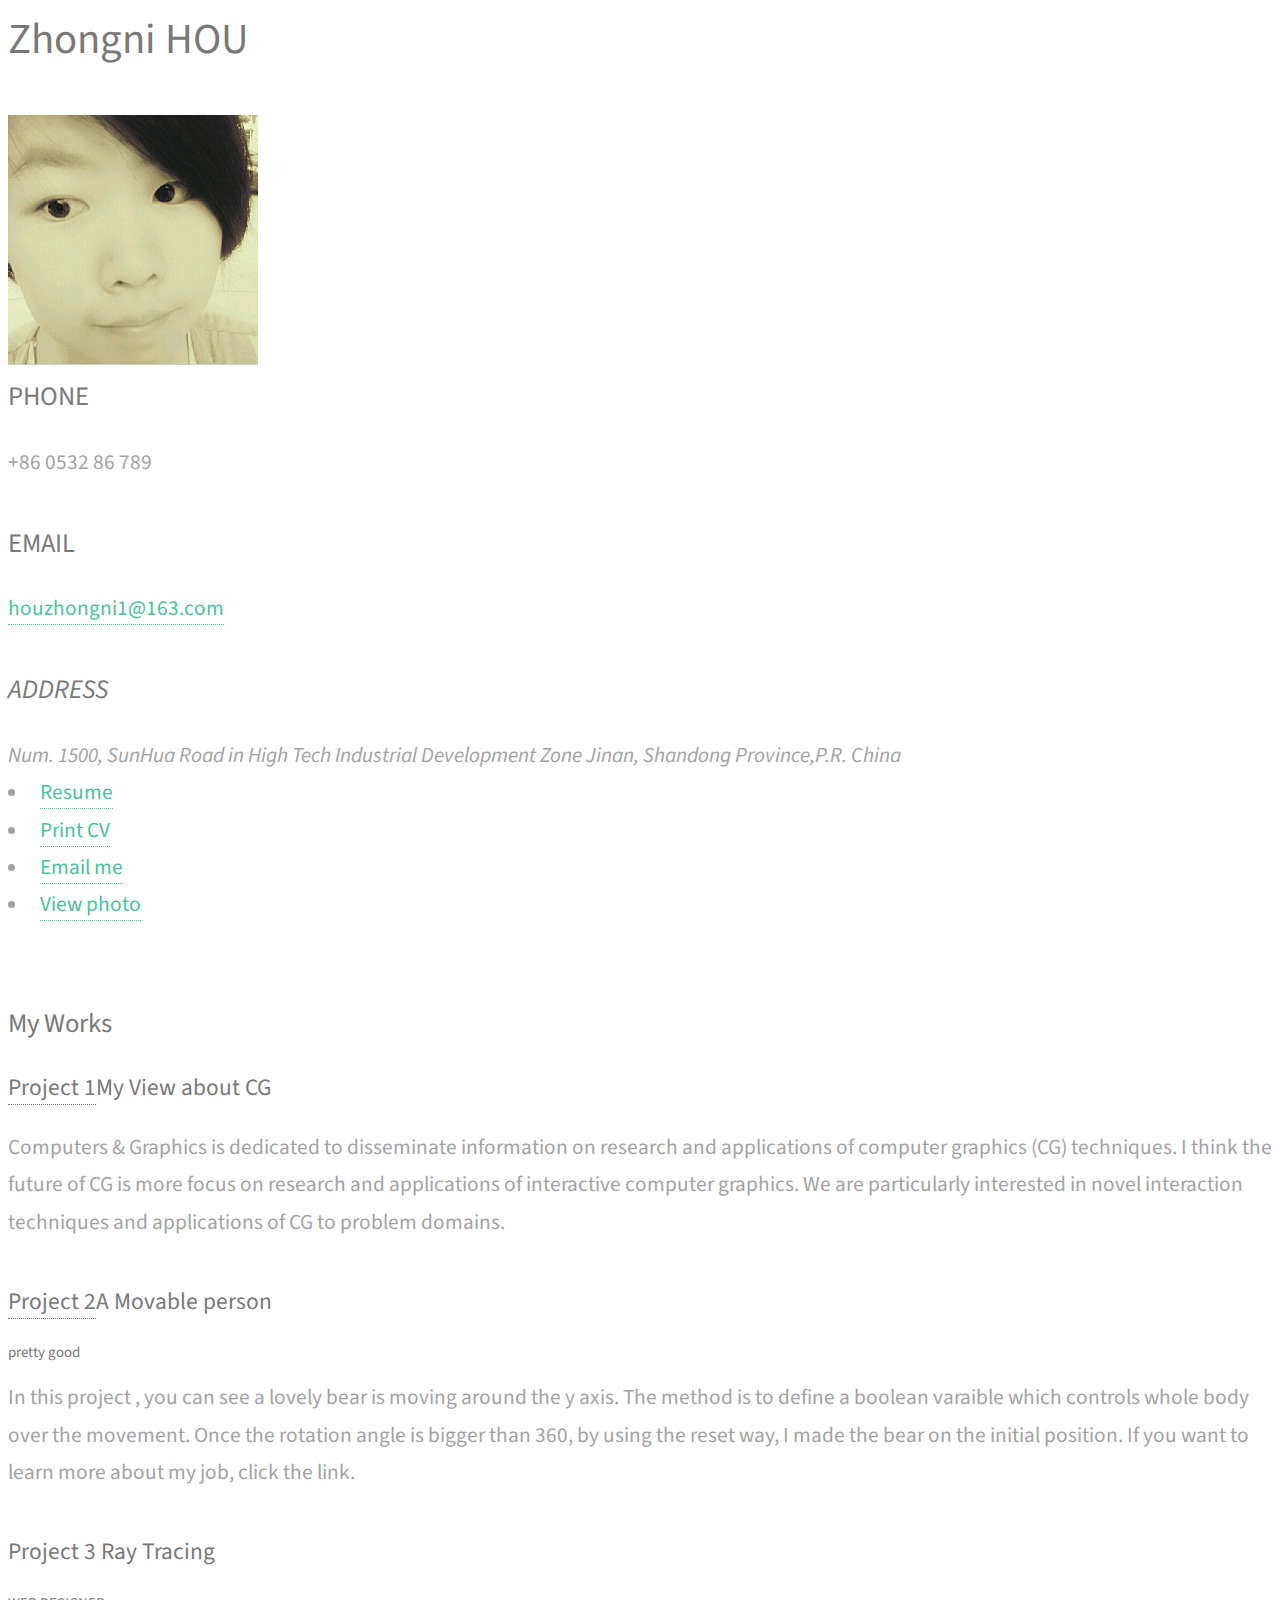
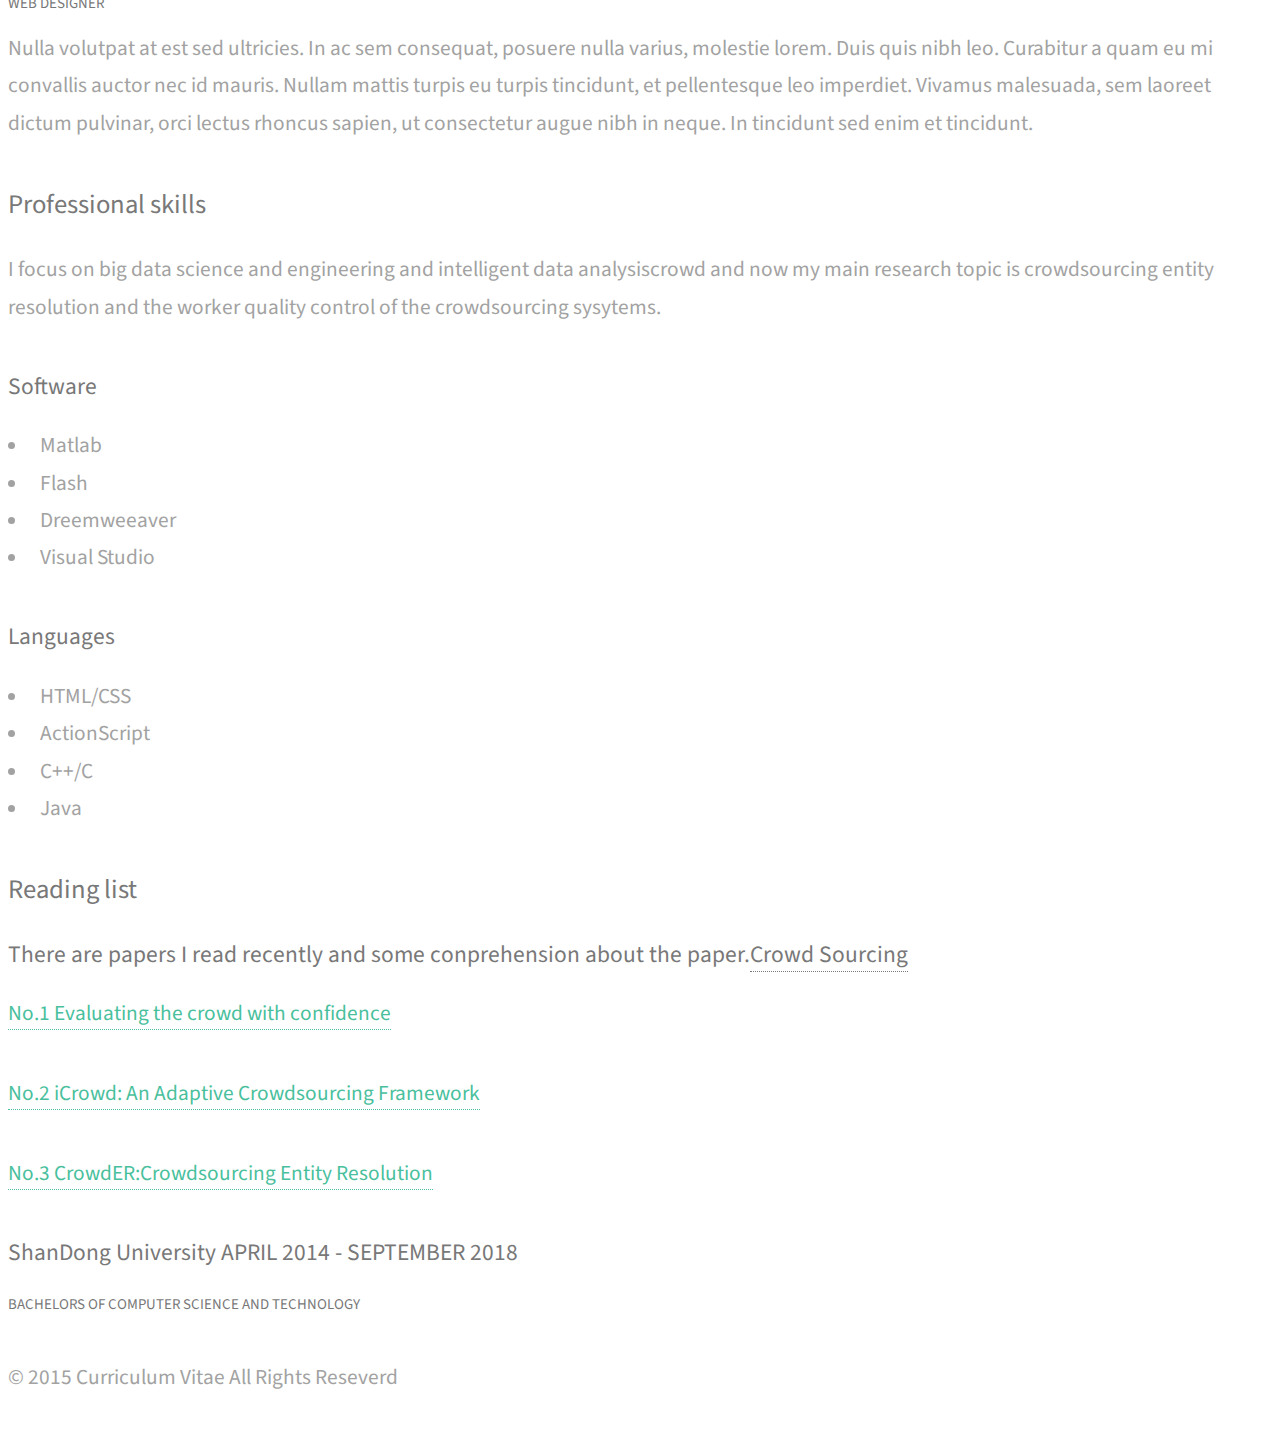
==== commit 9f328db4: "modify index" ====
--- a/index.html
+++ b/index.html
@@ -79,12 +79,17 @@
 		 <div class="company">
 			 <h3 class="clr1">My Works</h3>
 			 <div class="company_details">
-				 <h4><a href="project1.html">Project 1</a><span>A Movable person</span></h4>
+				 <h4><a href=#>Project 1</a><span>My View about CG</span></h4>
+				 <h6></h6>
+				 <p class="cmpny1"> Computers & Graphics is dedicated to disseminate information on research and applications of computer graphics (CG) techniques. I think the future of CG is more focus on research and applications of interactive computer graphics. We are particularly interested in novel interaction techniques and applications of CG to problem domains.</p>
+			 </div>
+			 <div class="company_details">
+				 <h4><a href="project1.html">Project 2</a><span>A Movable person</span></h4>
 				 <h6>pretty good</h6>
 				 <p class="cmpny1">In this project , you can see a lovely bear is moving around the y axis. The method is to define a boolean varaible which controls whole body over the movement. Once the rotation angle is bigger than 360, by using the reset way, I made the bear on the initial position. If you want to learn more about my job, click the link. </p>
 			 </div>
 			 <div class="company_details">
-				 <h4>Project 2 <span>Ray Tracing </span></h4>
+				 <h4>Project 3 <span>Ray Tracing </span></h4>
 				 <h6>WEB DESIGNER</h6>
 				 <p>Nulla volutpat at est sed ultricies. In ac sem consequat, posuere nulla varius, molestie lorem. Duis quis nibh leo.
 				 Curabitur a quam eu mi convallis auctor nec id mauris. Nullam mattis turpis eu turpis tincidunt, et pellentesque leo imperdiet.
@@ -94,16 +99,16 @@
 		 <div class="skills">
 			 <h3 class="clr2">Professional skills</h3>
 			 <div class="skill_info">
-			 <p>I focus on crowd scourcing and big data processing. </p>
+			 <p>I focus on big data science and engineering and intelligent data analysiscrowd and now my main research topic is crowdsourcing entity resolution and the worker quality control of the crowdsourcing sysytems.</p>
 			 </div>
 			 <div class="skill_list">
 				 <div class="skill1">
 					 <h4>Software</h4>
 					 <ul>					 
-						<li>Photoshop</li>
+						<li>Matlab</li>
 						<li>Flash</li>
 						<li>Dreemweeaver</li>
-						<li>In Design</li>
+						<li>Visual Studio</li>
 					 </ul>
 				 </div>
 				 <div class="skill2">
@@ -125,7 +130,7 @@
 				 <h6></h6>
 				 <p class="cmpny1"><a href="http://ilpubs.stanford.edu:8090/1093/1/fp0194-joglekar.pdf">No.1 Evaluating the crowd with confidence</a></p>
 				 <p class="cmpny1"><a href="http://www.comp.nus.edu.sg/~dbsystem/paper/sigmod2015-icrowd.pdf">No.2 iCrowd: An Adaptive Crowdsourcing Framework</a></p>
-				 <p class="cmpny1"><a href="http://www2.cs.siu.edu/~dche2/files/crowder-vldb12.pdf">No.3 iCrowd: An Adaptive Crowdsourcing Framework</a></p>
+				 <p class="cmpny1"><a href="http://www2.cs.siu.edu/~dche2/files/crowder-vldb12.pdf">No.3 CrowdER:Crowdsourcing Entity Resolution</a></p>
 
 			 </div>
 			 <div class="education_details">
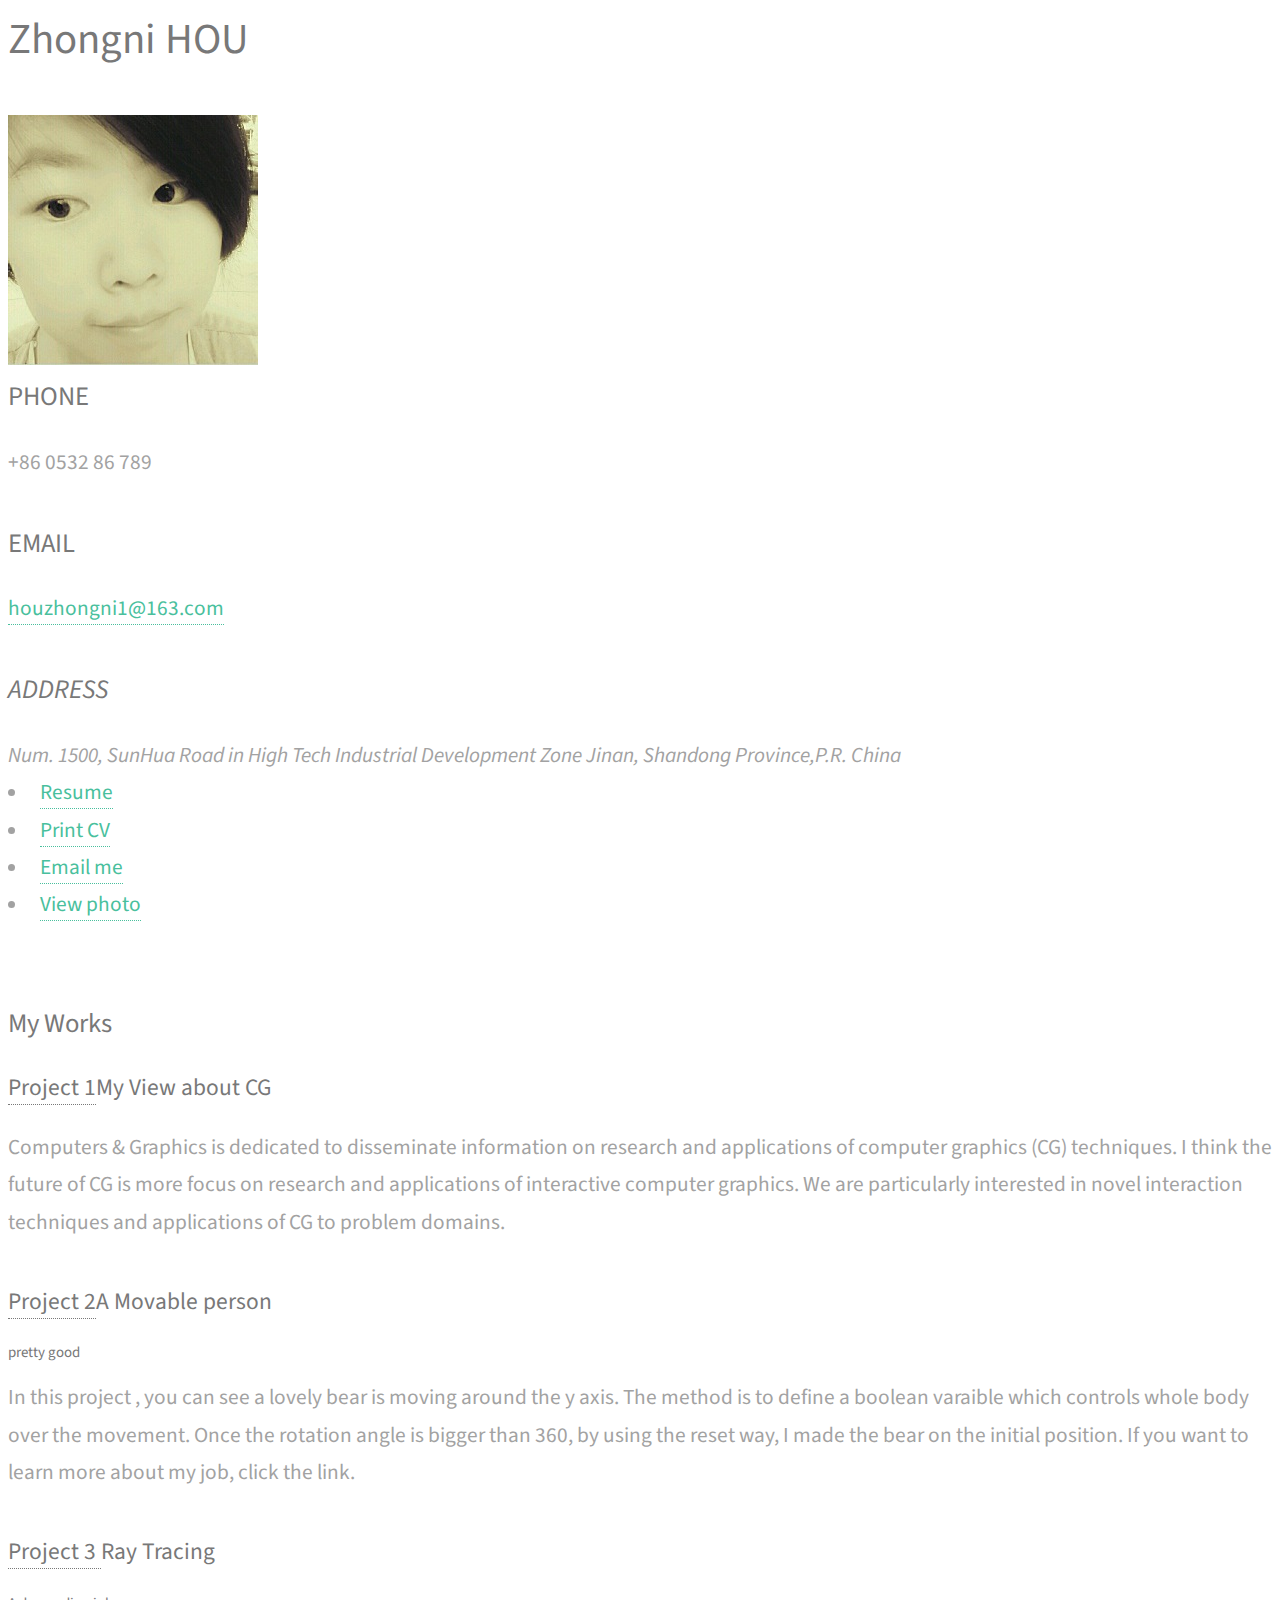
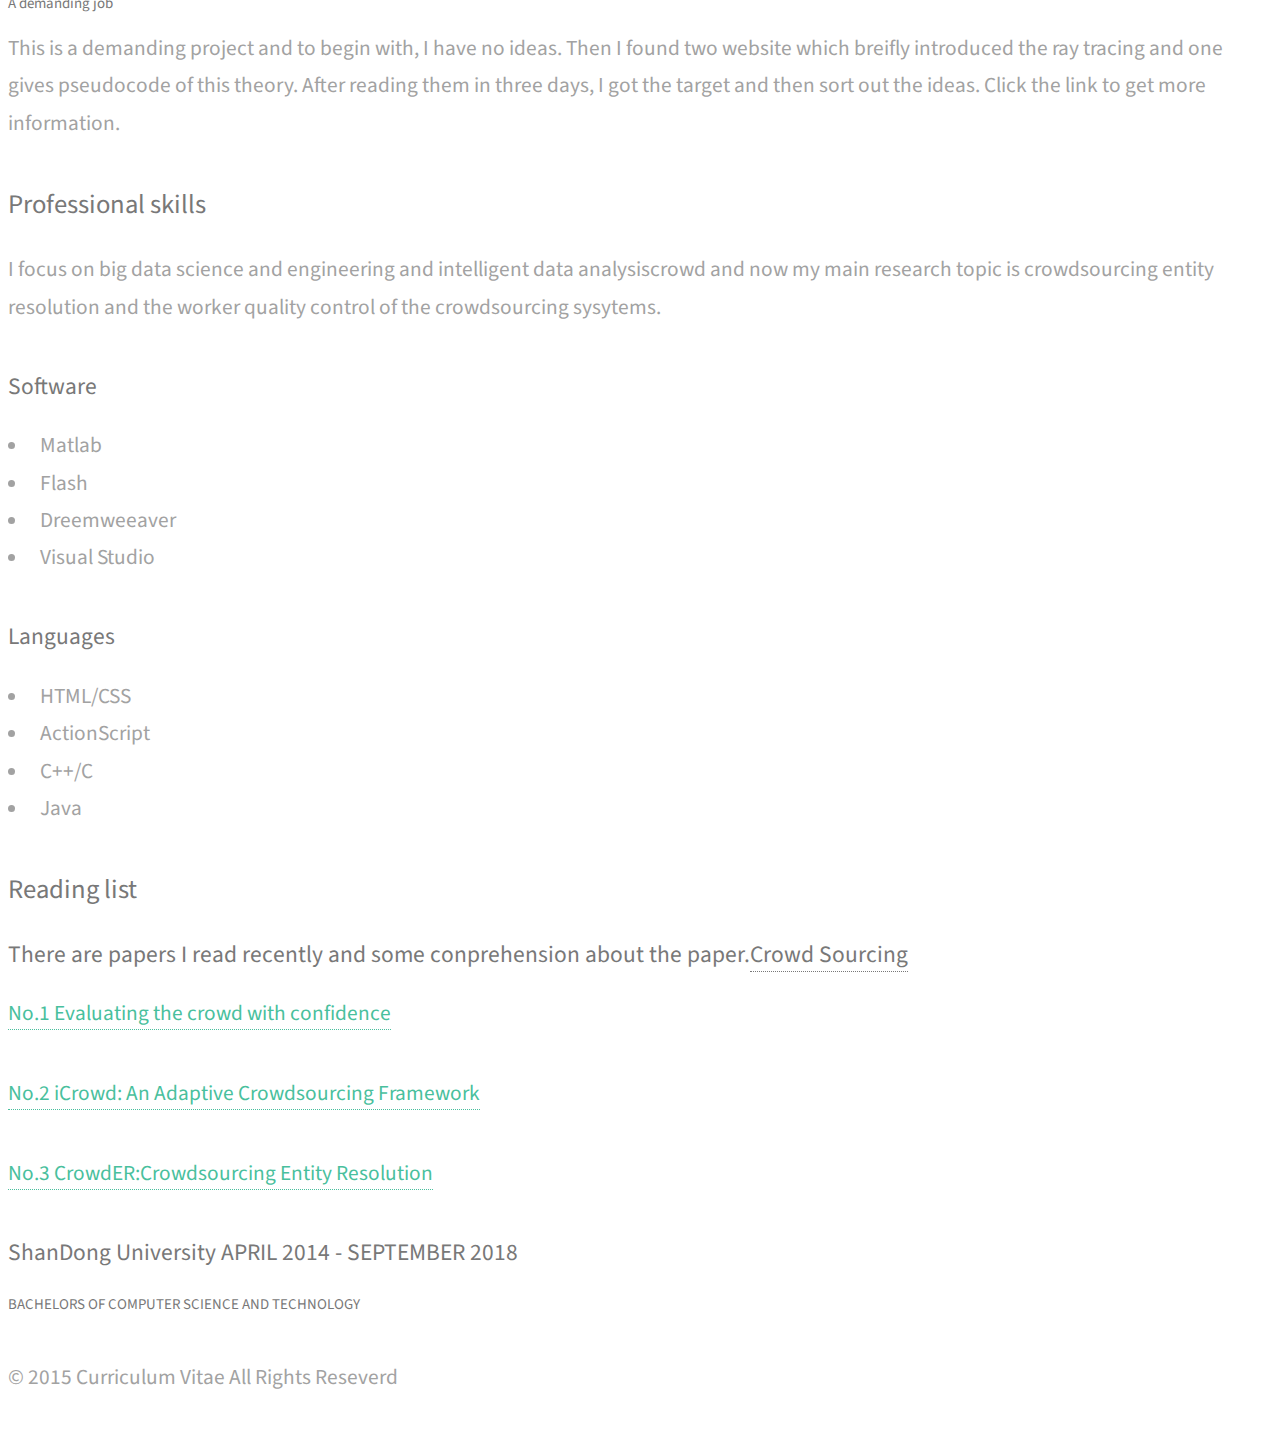
==== commit 7e099085: "modify" ====
--- a/index.html
+++ b/index.html
@@ -89,11 +89,11 @@
 				 <p class="cmpny1">In this project , you can see a lovely bear is moving around the y axis. The method is to define a boolean varaible which controls whole body over the movement. Once the rotation angle is bigger than 360, by using the reset way, I made the bear on the initial position. If you want to learn more about my job, click the link. </p>
 			 </div>
 			 <div class="company_details">
-				 <h4>Project 3 <span>Ray Tracing </span></h4>
-				 <h6>WEB DESIGNER</h6>
-				 <p>Nulla volutpat at est sed ultricies. In ac sem consequat, posuere nulla varius, molestie lorem. Duis quis nibh leo.
-				 Curabitur a quam eu mi convallis auctor nec id mauris. Nullam mattis turpis eu turpis tincidunt, et pellentesque leo imperdiet.
-				 Vivamus malesuada, sem laoreet dictum pulvinar, orci lectus rhoncus sapien, ut consectetur augue nibh in neque. In tincidunt sed enim et tincidunt.</p>
+				 <h4><a href="prohect2.html">Project 3 </a><span>Ray Tracing </span></h4>
+				 <h6>A demanding job</h6>
+				 <p>This is a demanding project and to begin with, I have no ideas. 
+	Then I found two website which breifly introduced the ray tracing and one gives pseudocode of this theory. 
+	After reading them in three days, I got the target and then sort out the ideas. Click the link to get more information.</p>
 			 </div>
 		 </div>
 		 <div class="skills">
